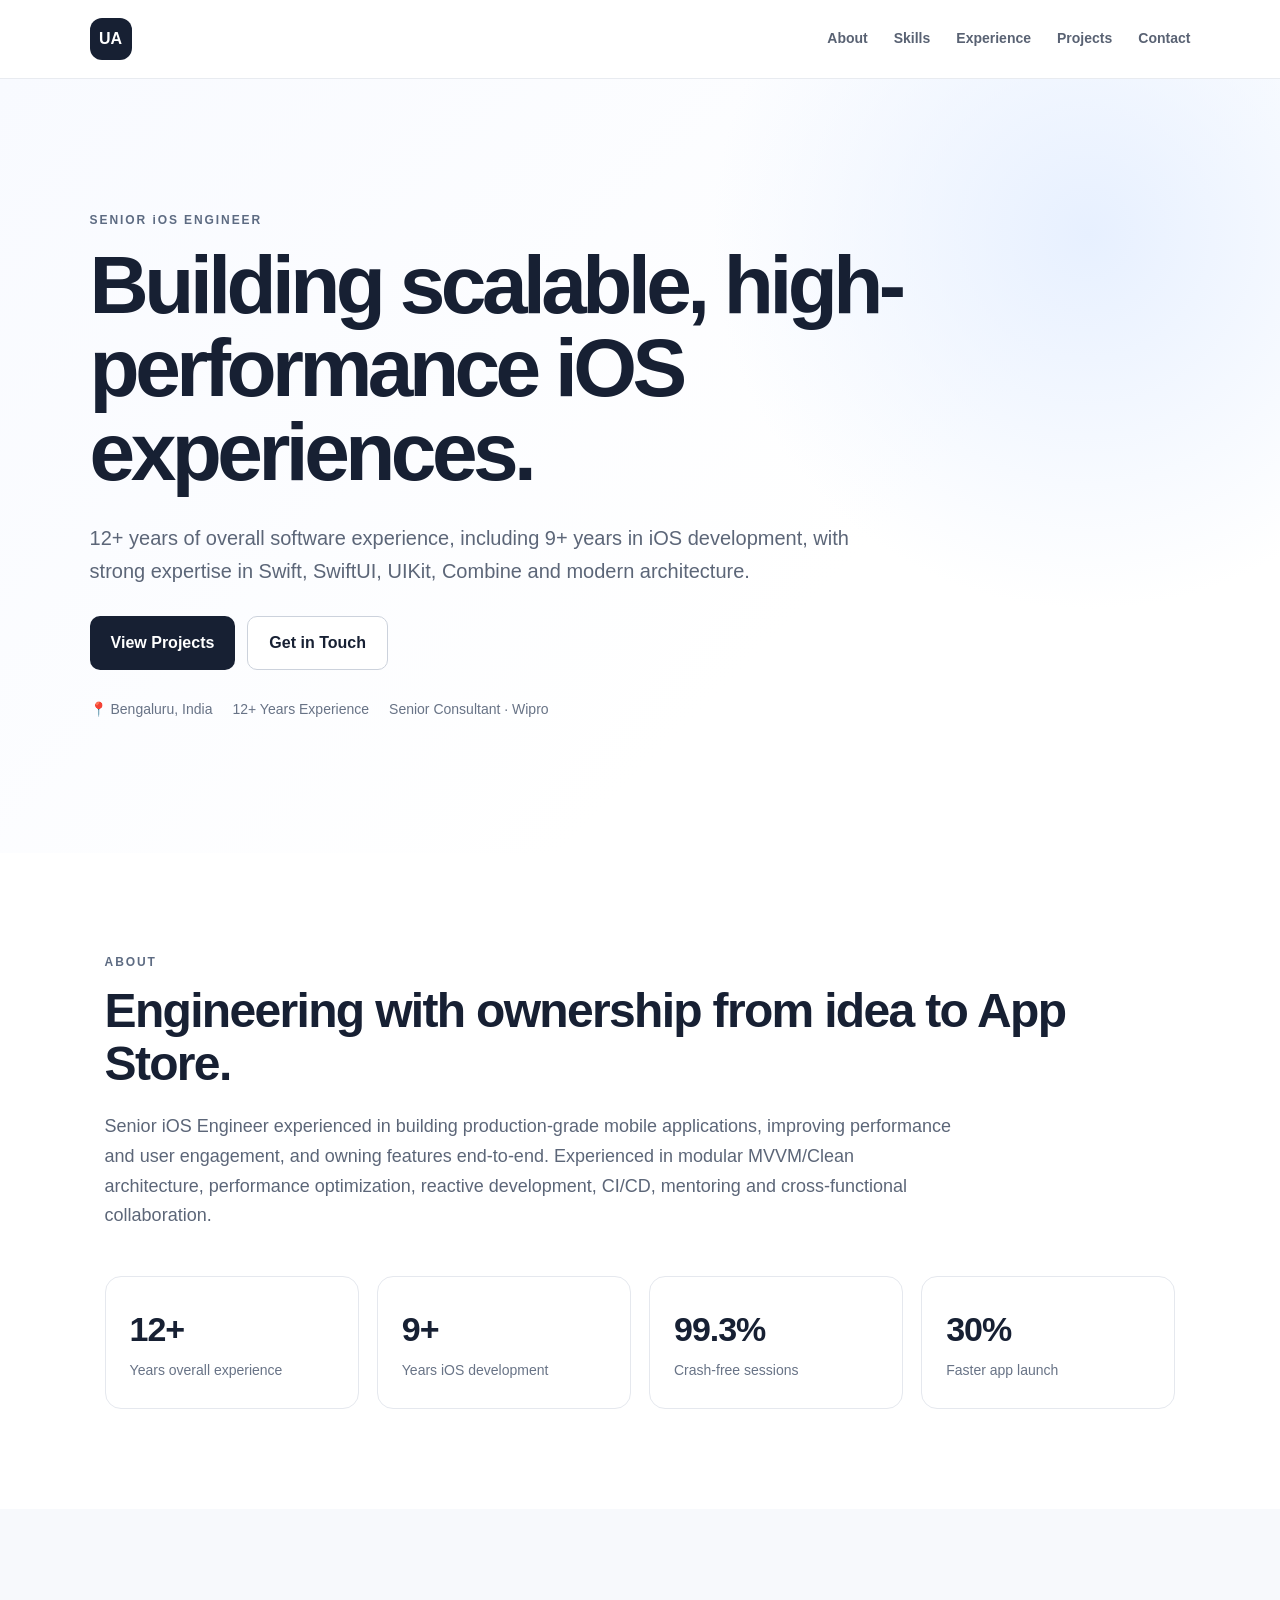
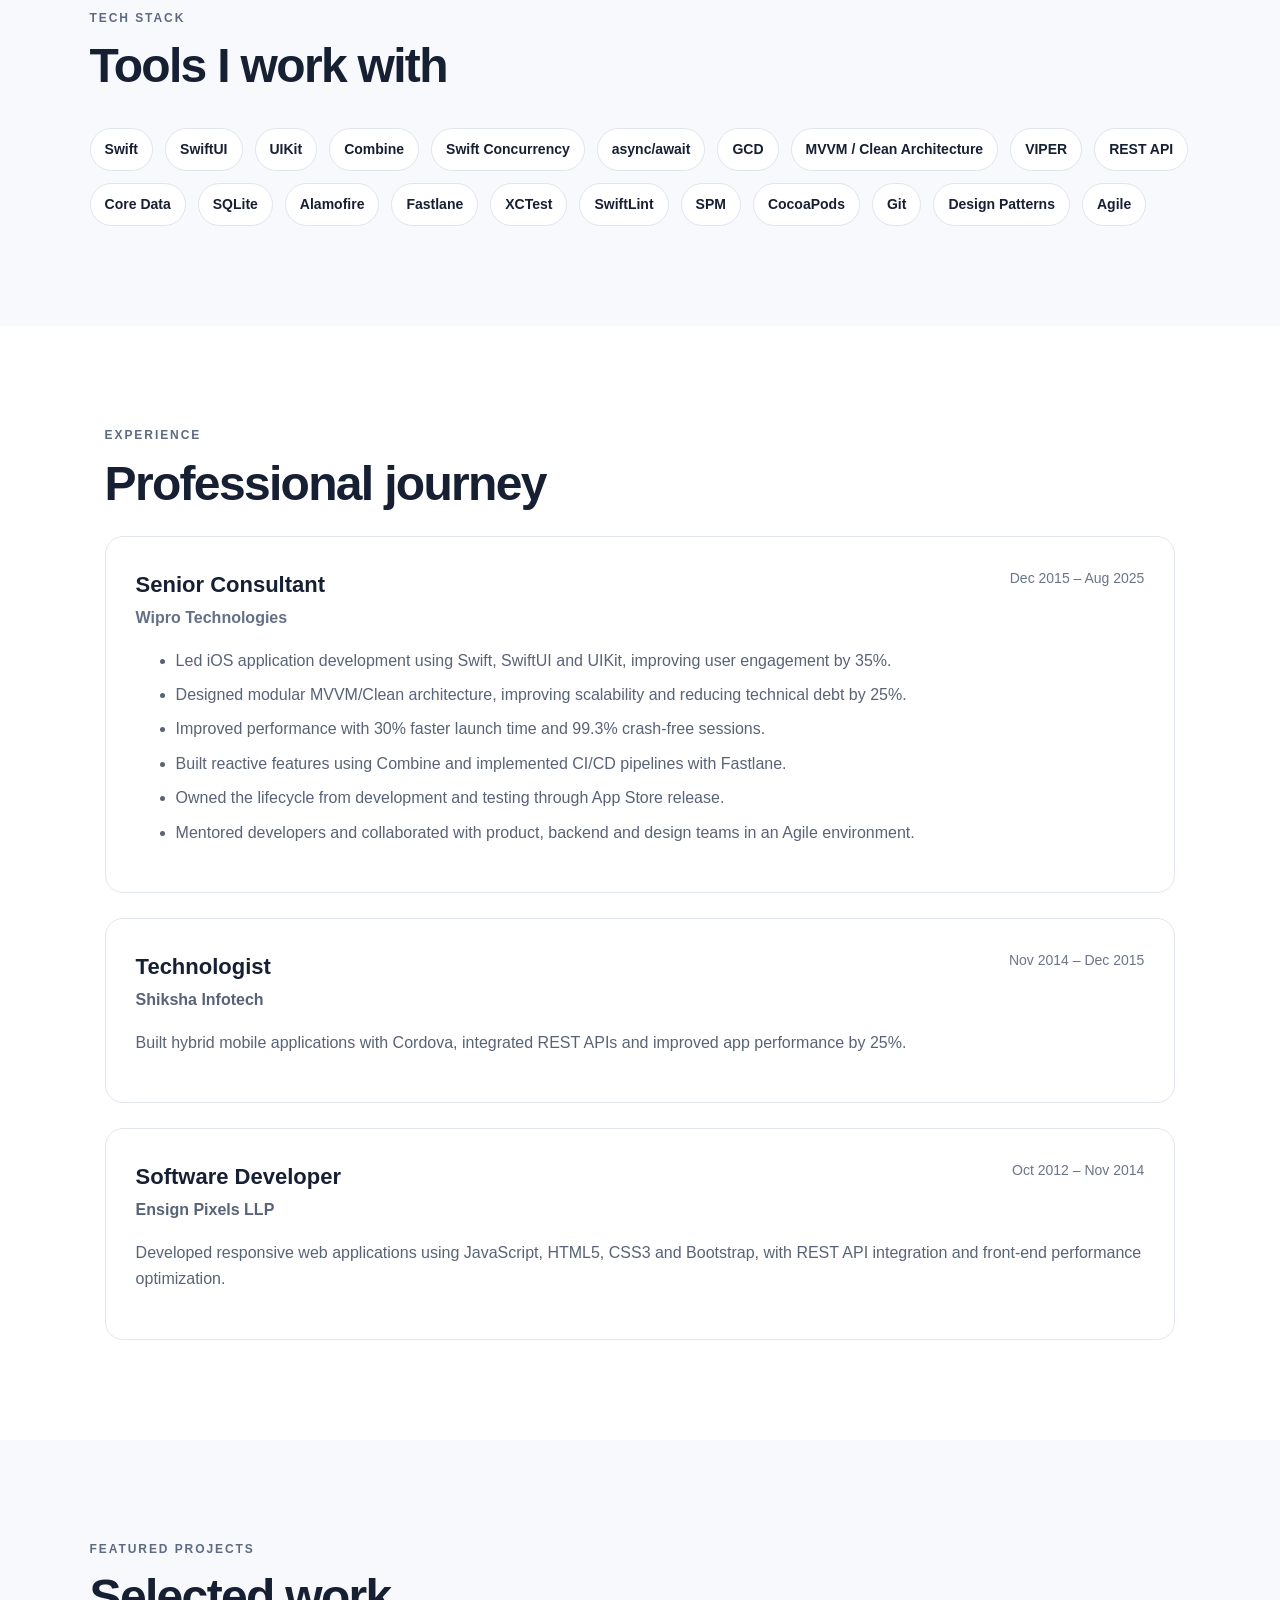
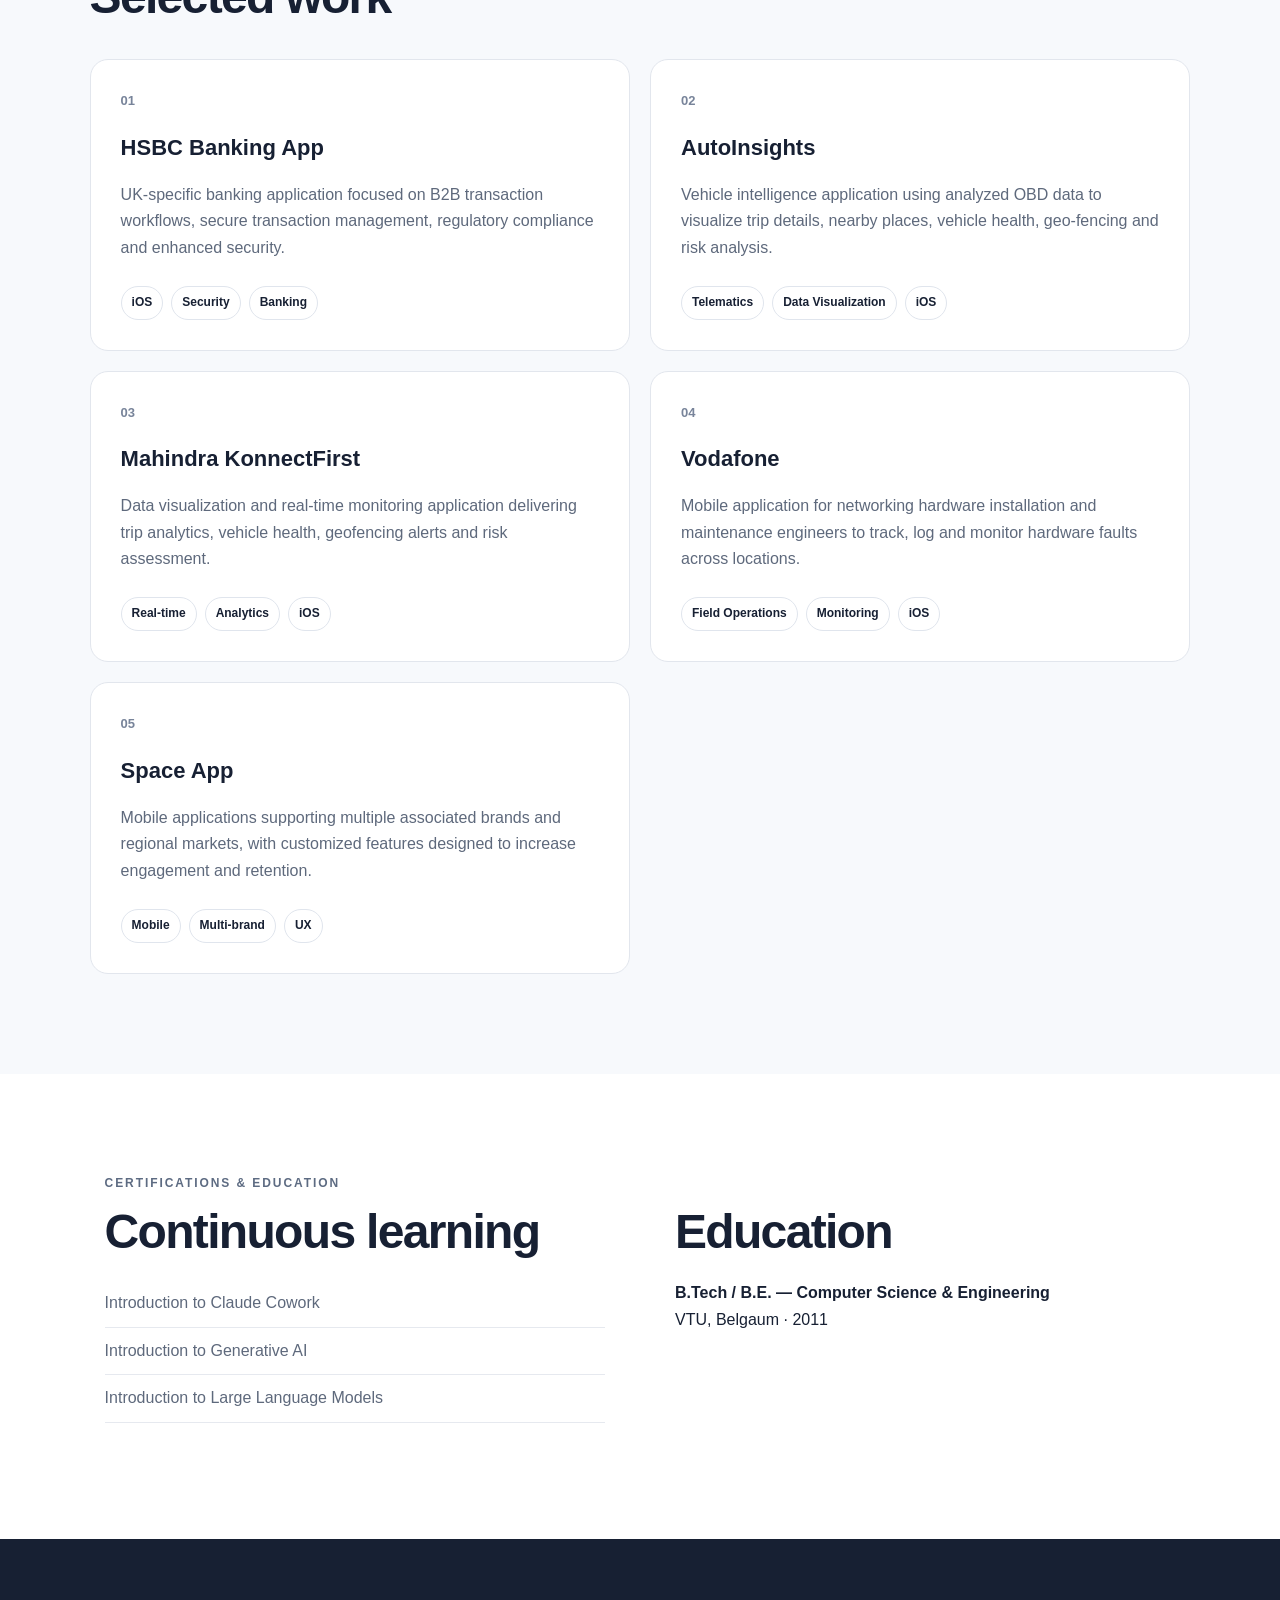
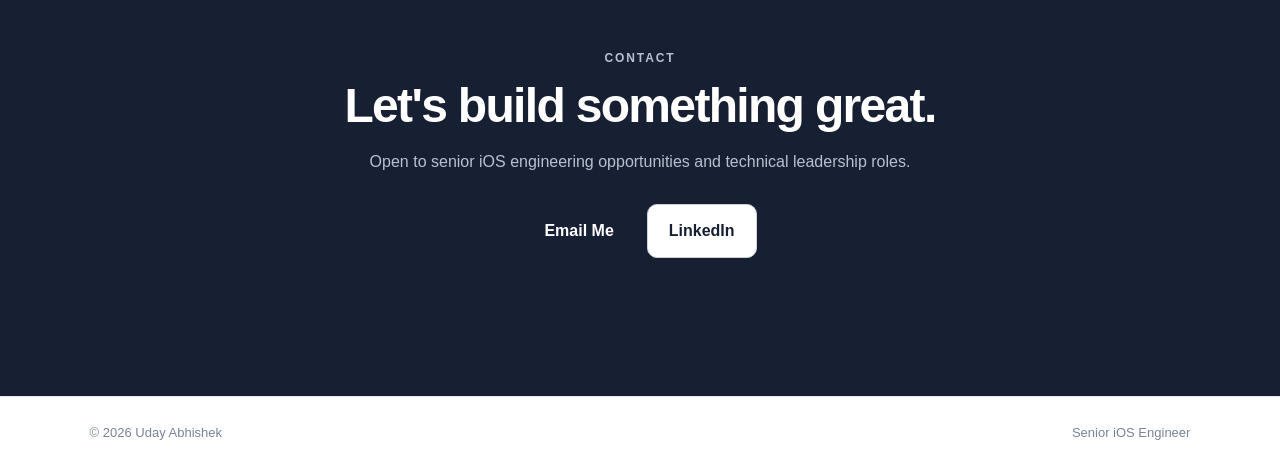
==== index.html @ 1e44cb46 "Add portfolio website Add portfolio website" ====
<!DOCTYPE html>
<html lang="en">
<head>
  <meta charset="UTF-8">
  <meta name="viewport" content="width=device-width, initial-scale=1.0">
  <meta name="description" content="Uday Abhishek — Senior iOS Engineer with 12+ years of experience.">
  <title>Uday Abhishek | Senior iOS Engineer</title>
  <link rel="stylesheet" href="style.css">
</head>
<body>
  <header class="nav">
    <a class="logo" href="#top">UA</a>
    <nav>
      <a href="#about">About</a>
      <a href="#skills">Skills</a>
      <a href="#experience">Experience</a>
      <a href="#projects">Projects</a>
      <a href="#contact">Contact</a>
    </nav>
  </header>

  <main id="top">
    <section class="hero">
      <div class="hero-content">
        <p class="eyebrow">SENIOR iOS ENGINEER</p>
        <h1>Building scalable, high-performance iOS experiences.</h1>
        <p class="lead">
          12+ years of overall software experience, including 9+ years in iOS development,
          with strong expertise in Swift, SwiftUI, UIKit, Combine and modern architecture.
        </p>
        <div class="actions">
          <a class="button primary" href="#projects">View Projects</a>
          <a class="button secondary" href="mailto:udayabhishek.in@gmail.com">Get in Touch</a>
        </div>
        <div class="quick-info">
          <span>📍 Bengaluru, India</span>
          <span>12+ Years Experience</span>
          <span>Senior Consultant · Wipro</span>
        </div>
      </div>
    </section>

    <section id="about" class="section">
      <p class="eyebrow">ABOUT</p>
      <h2>Engineering with ownership from idea to App Store.</h2>
      <p class="section-text">
        Senior iOS Engineer experienced in building production-grade mobile applications,
        improving performance and user engagement, and owning features end-to-end. Experienced
        in modular MVVM/Clean architecture, performance optimization, reactive development,
        CI/CD, mentoring and cross-functional collaboration.
      </p>
      <div class="stats">
        <div><strong>12+</strong><span>Years overall experience</span></div>
        <div><strong>9+</strong><span>Years iOS development</span></div>
        <div><strong>99.3%</strong><span>Crash-free sessions</span></div>
        <div><strong>30%</strong><span>Faster app launch</span></div>
      </div>
    </section>

    <section id="skills" class="section alt">
      <p class="eyebrow">TECH STACK</p>
      <h2>Tools I work with</h2>
      <div class="skill-grid">
        <span>Swift</span><span>SwiftUI</span><span>UIKit</span><span>Combine</span>
        <span>Swift Concurrency</span><span>async/await</span><span>GCD</span>
        <span>MVVM / Clean Architecture</span><span>VIPER</span><span>REST API</span>
        <span>Core Data</span><span>SQLite</span><span>Alamofire</span><span>Fastlane</span>
        <span>XCTest</span><span>SwiftLint</span><span>SPM</span><span>CocoaPods</span>
        <span>Git</span><span>Design Patterns</span><span>Agile</span>
      </div>
    </section>

    <section id="experience" class="section">
      <p class="eyebrow">EXPERIENCE</p>
      <h2>Professional journey</h2>

      <article class="timeline-card">
        <div class="timeline-head">
          <div><h3>Senior Consultant</h3><p>Wipro Technologies</p></div>
          <span>Dec 2015 – Aug 2025</span>
        </div>
        <ul>
          <li>Led iOS application development using Swift, SwiftUI and UIKit, improving user engagement by 35%.</li>
          <li>Designed modular MVVM/Clean architecture, improving scalability and reducing technical debt by 25%.</li>
          <li>Improved performance with 30% faster launch time and 99.3% crash-free sessions.</li>
          <li>Built reactive features using Combine and implemented CI/CD pipelines with Fastlane.</li>
          <li>Owned the lifecycle from development and testing through App Store release.</li>
          <li>Mentored developers and collaborated with product, backend and design teams in an Agile environment.</li>
        </ul>
      </article>

      <article class="timeline-card compact">
        <div class="timeline-head">
          <div><h3>Technologist</h3><p>Shiksha Infotech</p></div>
          <span>Nov 2014 – Dec 2015</span>
        </div>
        <p>Built hybrid mobile applications with Cordova, integrated REST APIs and improved app performance by 25%.</p>
      </article>

      <article class="timeline-card compact">
        <div class="timeline-head">
          <div><h3>Software Developer</h3><p>Ensign Pixels LLP</p></div>
          <span>Oct 2012 – Nov 2014</span>
        </div>
        <p>Developed responsive web applications using JavaScript, HTML5, CSS3 and Bootstrap, with REST API integration and front-end performance optimization.</p>
      </article>
    </section>

    <section id="projects" class="section alt">
      <p class="eyebrow">FEATURED PROJECTS</p>
      <h2>Selected work</h2>
      <div class="project-grid">
        <article class="project">
          <div class="project-number">01</div>
          <h3>HSBC Banking App</h3>
          <p>UK-specific banking application focused on B2B transaction workflows, secure transaction management, regulatory compliance and enhanced security.</p>
          <div class="tags"><span>iOS</span><span>Security</span><span>Banking</span></div>
        </article>

        <article class="project">
          <div class="project-number">02</div>
          <h3>AutoInsights</h3>
          <p>Vehicle intelligence application using analyzed OBD data to visualize trip details, nearby places, vehicle health, geo-fencing and risk analysis.</p>
          <div class="tags"><span>Telematics</span><span>Data Visualization</span><span>iOS</span></div>
        </article>

        <article class="project">
          <div class="project-number">03</div>
          <h3>Mahindra KonnectFirst</h3>
          <p>Data visualization and real-time monitoring application delivering trip analytics, vehicle health, geofencing alerts and risk assessment.</p>
          <div class="tags"><span>Real-time</span><span>Analytics</span><span>iOS</span></div>
        </article>

        <article class="project">
          <div class="project-number">04</div>
          <h3>Vodafone</h3>
          <p>Mobile application for networking hardware installation and maintenance engineers to track, log and monitor hardware faults across locations.</p>
          <div class="tags"><span>Field Operations</span><span>Monitoring</span><span>iOS</span></div>
        </article>

        <article class="project">
          <div class="project-number">05</div>
          <h3>Space App</h3>
          <p>Mobile applications supporting multiple associated brands and regional markets, with customized features designed to increase engagement and retention.</p>
          <div class="tags"><span>Mobile</span><span>Multi-brand</span><span>UX</span></div>
        </article>
      </div>
    </section>

    <section class="section">
      <p class="eyebrow">CERTIFICATIONS & EDUCATION</p>
      <div class="two-col">
        <div>
          <h2>Continuous learning</h2>
          <ul class="clean-list">
            <li>Introduction to Claude Cowork</li>
            <li>Introduction to Generative AI</li>
            <li>Introduction to Large Language Models</li>
          </ul>
        </div>
        <div>
          <h2>Education</h2>
          <p><strong>B.Tech / B.E. — Computer Science & Engineering</strong><br>VTU, Belgaum · 2011</p>
        </div>
      </div>
    </section>

    <section id="contact" class="contact">
      <p class="eyebrow">CONTACT</p>
      <h2>Let's build something great.</h2>
      <p>Open to senior iOS engineering opportunities and technical leadership roles.</p>
      <div class="actions">
        <a class="button primary" href="mailto:udayabhishek.in@gmail.com">Email Me</a>
        <a class="button secondary" href="https://www.linkedin.com/in/uday-abhishek" target="_blank" rel="noopener">LinkedIn</a>
      </div>
    </section>
  </main>

  <footer>
    <span>© 2026 Uday Abhishek</span>
    <span>Senior iOS Engineer</span>
  </footer>
</body>
</html>
---- style.css ----
* { box-sizing: border-box; }
html { scroll-behavior: smooth; }
body {
  margin: 0;
  font-family: Inter, -apple-system, BlinkMacSystemFont, "Segoe UI", sans-serif;
  color: #172033;
  background: #fff;
  line-height: 1.65;
}
a { color: inherit; text-decoration: none; }
.nav {
  position: sticky; top: 0; z-index: 10;
  display: flex; justify-content: space-between; align-items: center;
  padding: 18px 7%;
  background: rgba(255,255,255,.9);
  backdrop-filter: blur(12px);
  border-bottom: 1px solid #e8ebf0;
}
.logo {
  width: 42px; height: 42px; border-radius: 12px;
  display: grid; place-items: center;
  background: #172033; color: white; font-weight: 800;
}
.nav nav { display: flex; gap: 26px; font-size: 14px; font-weight: 600; color: #596273; }
.nav nav a:hover { color: #172033; }
.hero {
  min-height: 86vh; display: flex; align-items: center;
  padding: 90px 7%;
  background: radial-gradient(circle at 85% 20%, #e7f0ff 0, transparent 30%),
              linear-gradient(135deg, #f8faff 0%, #fff 65%);
}
.hero-content { max-width: 900px; }
.eyebrow { margin: 0 0 12px; font-size: 12px; letter-spacing: .16em; font-weight: 800; color: #5d6b82; }
h1 { margin: 0; max-width: 850px; font-size: clamp(44px, 7vw, 82px); line-height: 1.02; letter-spacing: -.055em; }
h2 { margin: 0 0 22px; font-size: clamp(32px, 4vw, 48px); line-height: 1.1; letter-spacing: -.035em; }
h3 { margin: 0; font-size: 22px; }
.lead { max-width: 760px; margin: 28px 0; font-size: 20px; color: #5c6678; }
.actions { display: flex; flex-wrap: wrap; gap: 12px; margin: 28px 0; }
.button {
  display: inline-flex; align-items: center; justify-content: center;
  padding: 13px 21px; border-radius: 10px; font-weight: 750;
  transition: transform .2s ease, box-shadow .2s ease;
}
.button:hover { transform: translateY(-2px); box-shadow: 0 8px 20px rgba(20,30,50,.12); }
.primary { background: #172033; color: white; }
.secondary { border: 1px solid #ccd2dc; background: white; }
.quick-info { display: flex; flex-wrap: wrap; gap: 20px; color: #687386; font-size: 14px; }
.section { padding: 100px 7%; max-width: 1250px; margin: auto; }
.alt { max-width: none; background: #f7f9fc; }
.alt > * { max-width: 1110px; margin-left: auto; margin-right: auto; }
.section-text { max-width: 850px; color: #5c6678; font-size: 18px; }
.stats { display: grid; grid-template-columns: repeat(4,1fr); gap: 18px; margin-top: 45px; }
.stats div { padding: 24px; border: 1px solid #e5e8ee; border-radius: 16px; background: white; }
.stats strong { display: block; font-size: 34px; letter-spacing: -.03em; }
.stats span { color: #687386; font-size: 14px; }
.skill-grid { display: flex; flex-wrap: wrap; gap: 12px; margin-top: 35px; }
.skill-grid span, .tags span {
  padding: 9px 14px; border-radius: 999px; background: white;
  border: 1px solid #e0e5ed; font-size: 14px; font-weight: 650;
}
.timeline-card {
  margin-top: 25px; padding: 30px; border: 1px solid #e2e6ed;
  border-radius: 18px; background: white;
}
.timeline-head { display: flex; justify-content: space-between; gap: 20px; align-items: start; }
.timeline-head p { margin: 2px 0 0; color: #647086; font-weight: 600; }
.timeline-head > span { color: #69758a; font-size: 14px; white-space: nowrap; }
.timeline-card li { margin: 8px 0; color: #586377; }
.compact p { color: #586377; }
.project-grid { display: grid; grid-template-columns: repeat(2,1fr); gap: 20px; margin-top: 35px; }
.project { padding: 30px; border: 1px solid #e2e6ed; border-radius: 18px; background: white; }
.project-number { font-size: 13px; font-weight: 800; color: #78849a; margin-bottom: 18px; }
.project p { color: #5e697c; min-height: 84px; }
.tags { display: flex; flex-wrap: wrap; gap: 8px; margin-top: 20px; }
.tags span { padding: 6px 10px; font-size: 12px; }
.two-col { display: grid; grid-template-columns: 1fr 1fr; gap: 70px; }
.clean-list { padding: 0; list-style: none; color: #5e697c; }
.clean-list li { padding: 10px 0; border-bottom: 1px solid #e6e9ef; }
.contact { padding: 110px 7%; text-align: center; background: #172033; color: white; }
.contact .eyebrow, .contact p { color: #b8c1d1; }
.contact h2 { max-width: 700px; margin: auto; }
.contact .actions { justify-content: center; }
.contact .secondary { color: #172033; }
footer { display:flex; justify-content:space-between; padding: 25px 7%; color:#7a8495; font-size:13px; border-top:1px solid #e6e9ef; }

@media (max-width: 800px) {
  .nav nav { display: none; }
  .hero { min-height: auto; padding: 80px 7%; }
  .stats, .project-grid, .two-col { grid-template-columns: 1fr 1fr; }
  .timeline-head { flex-direction: column; }
}
@media (max-width: 560px) {
  .stats, .project-grid, .two-col { grid-template-columns: 1fr; }
  .section { padding: 70px 6%; }
  .hero { padding: 65px 6%; }
  h1 { font-size: 48px; }
  .lead { font-size: 17px; }
  footer { flex-direction: column; gap: 6px; }
}
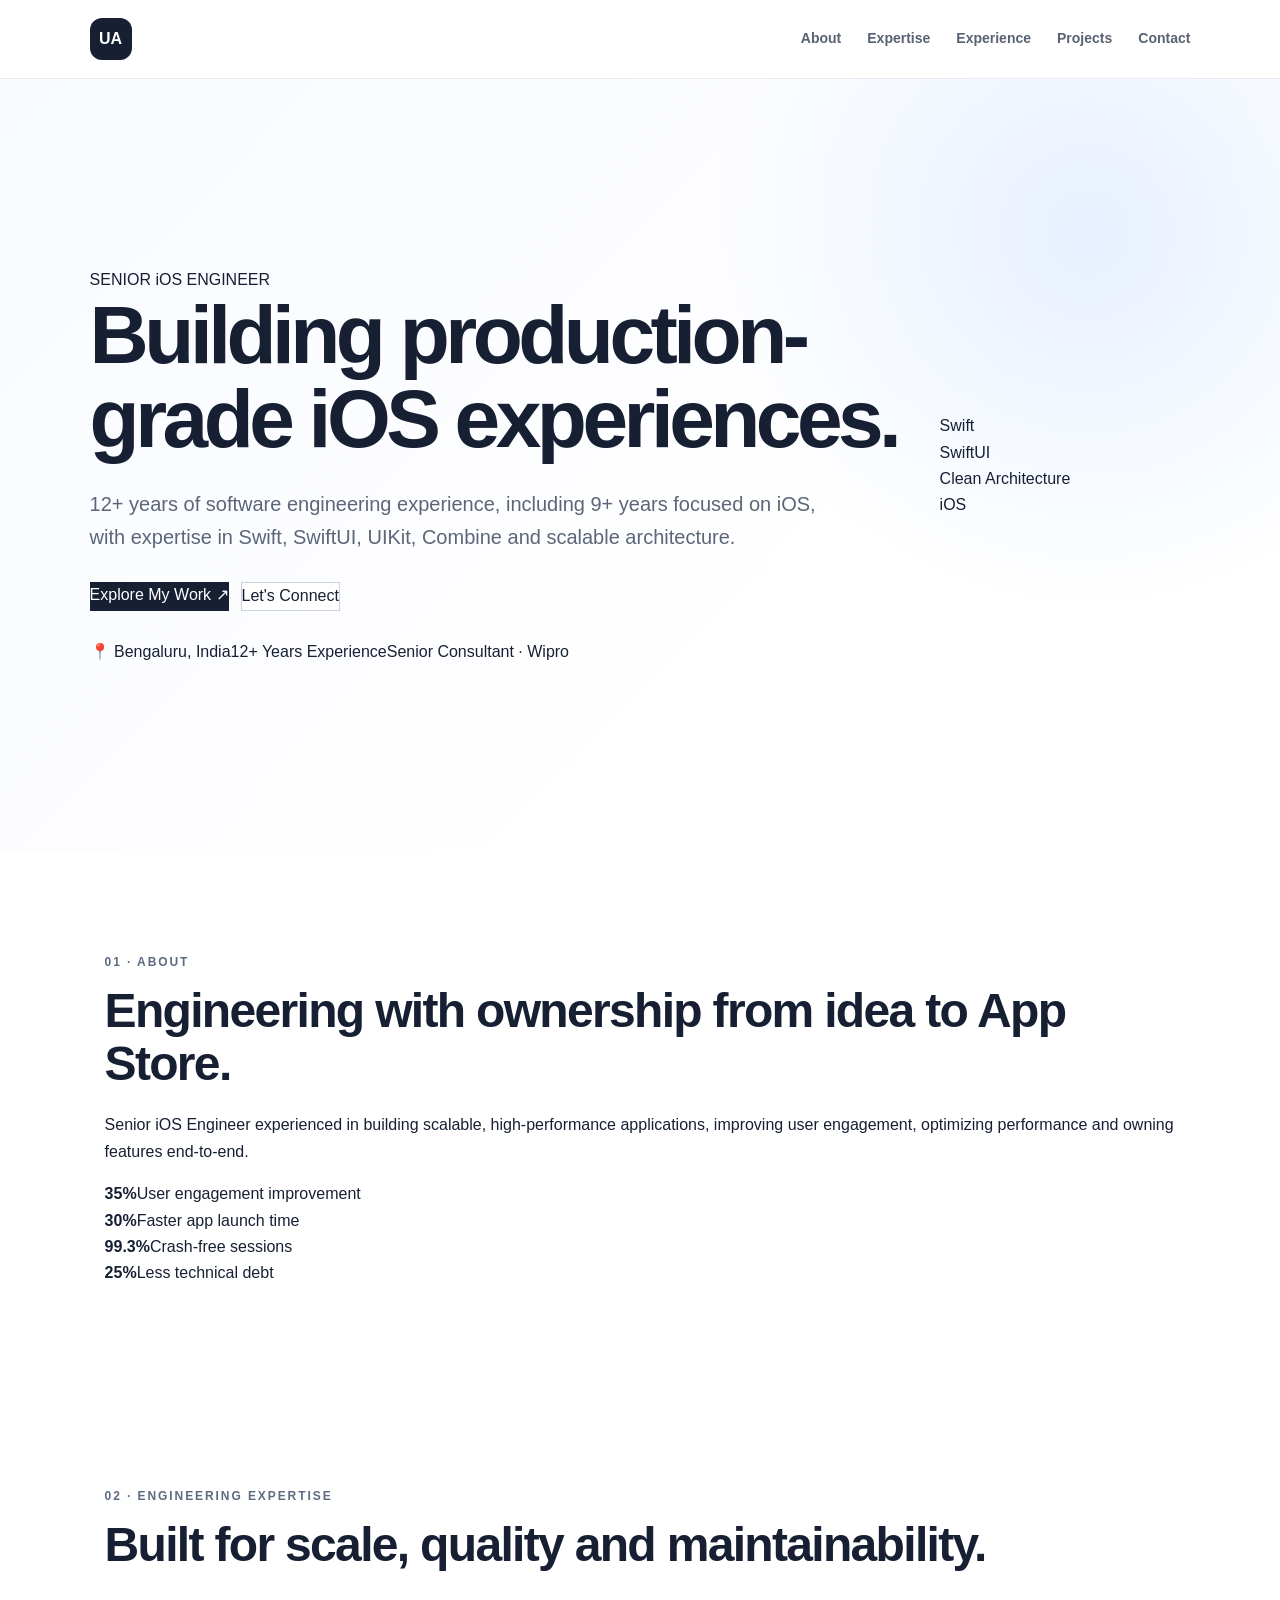
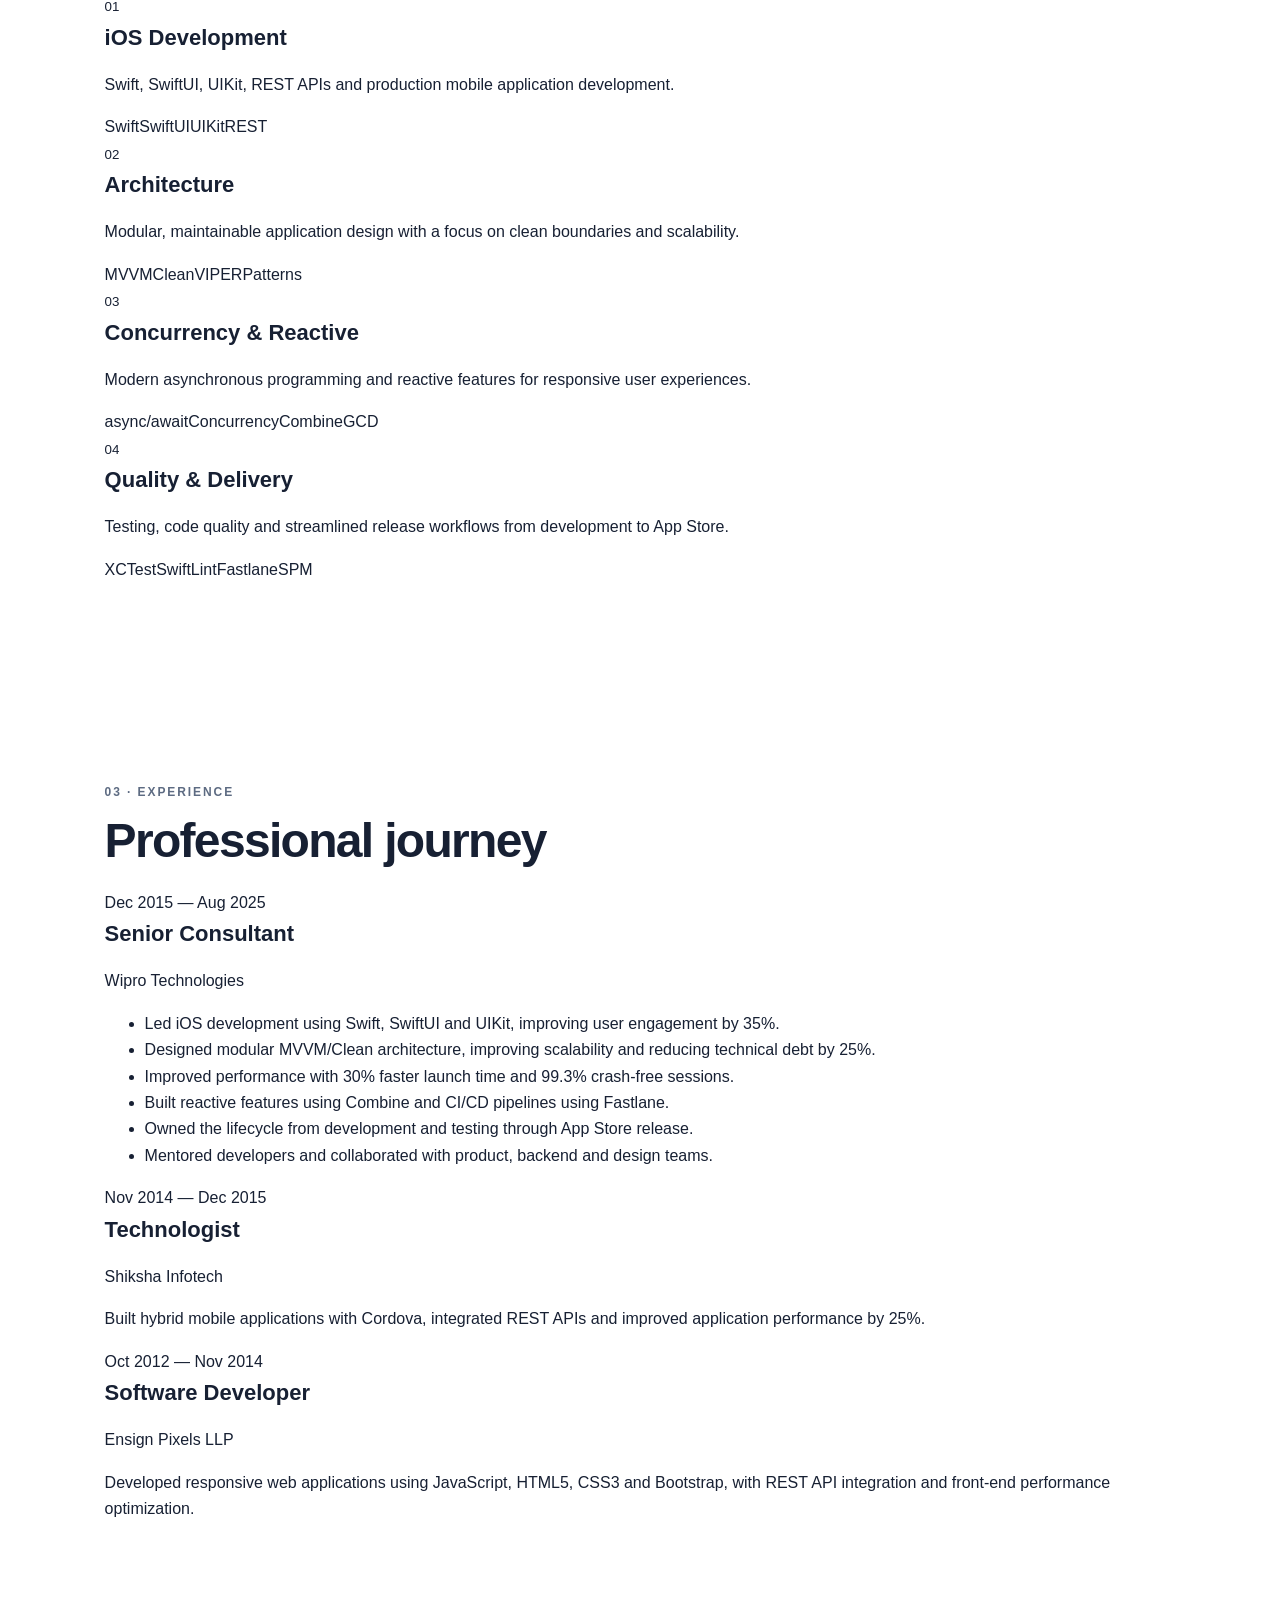
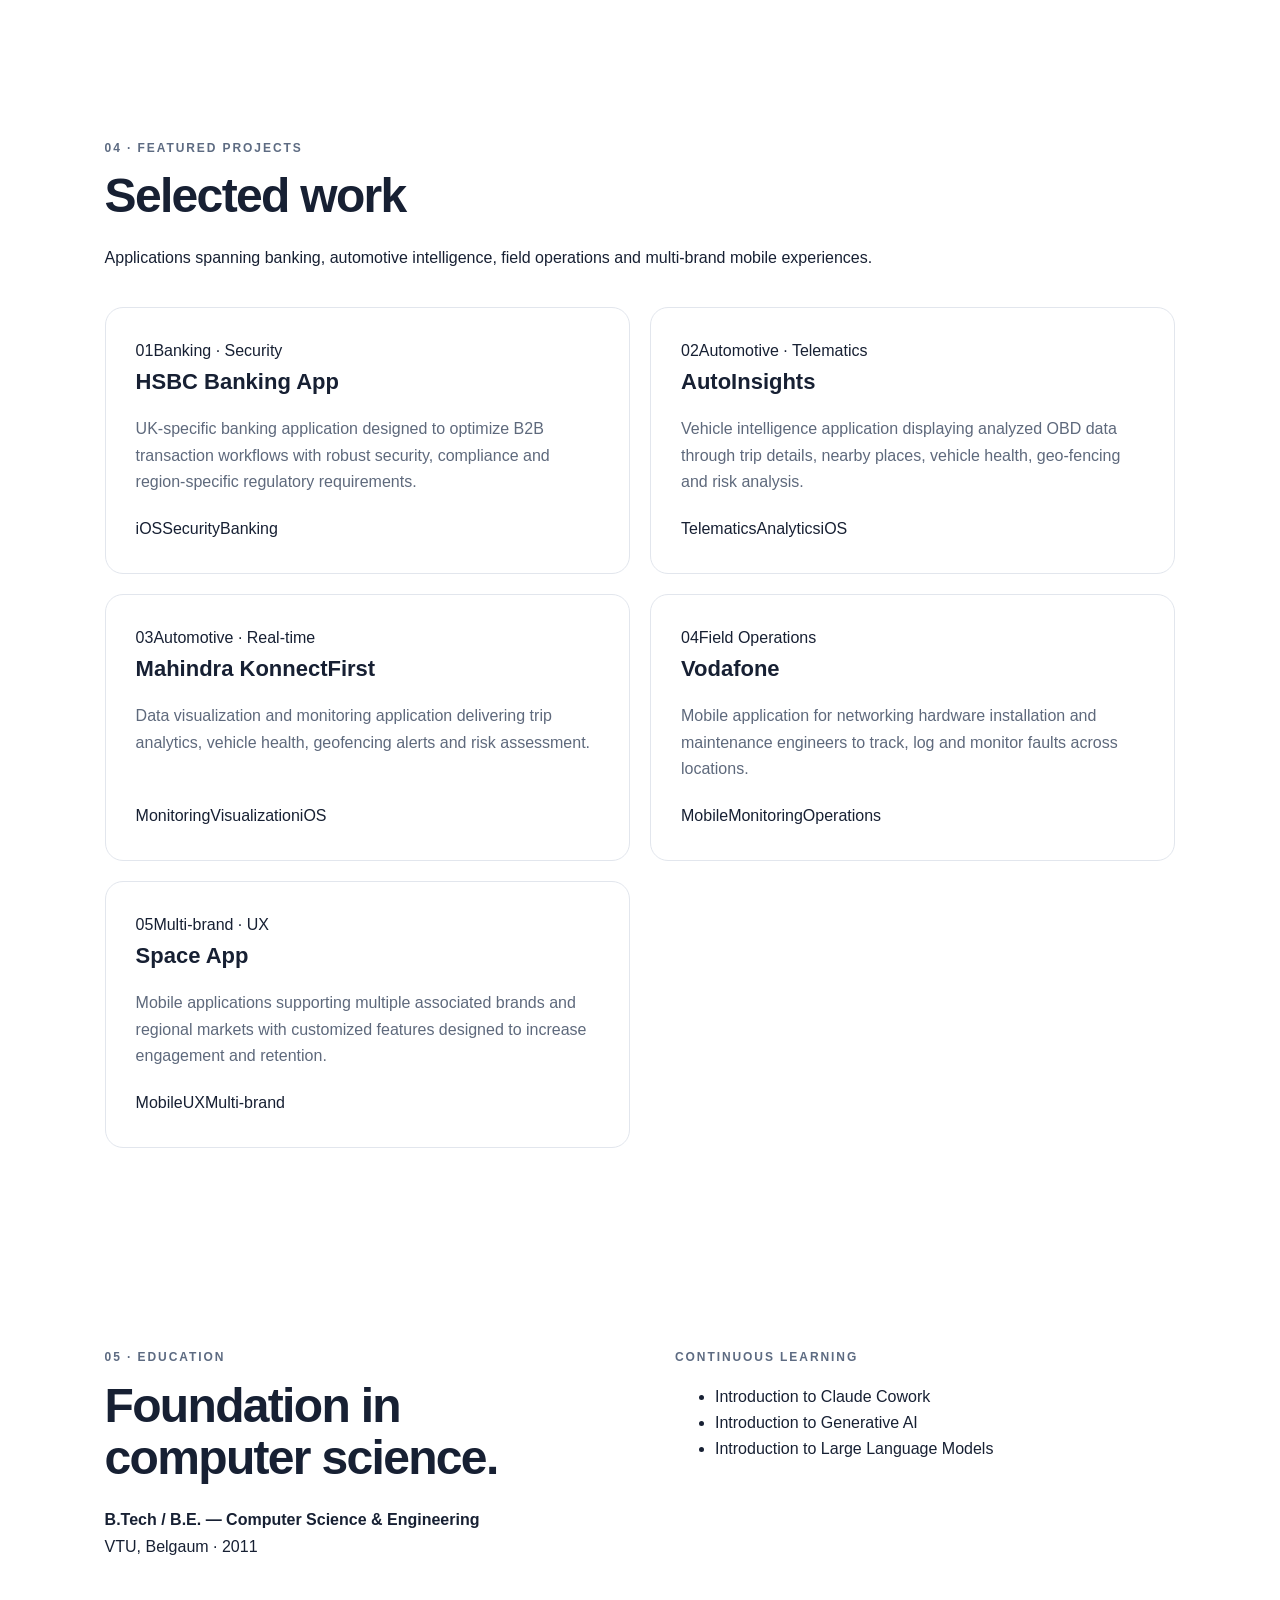
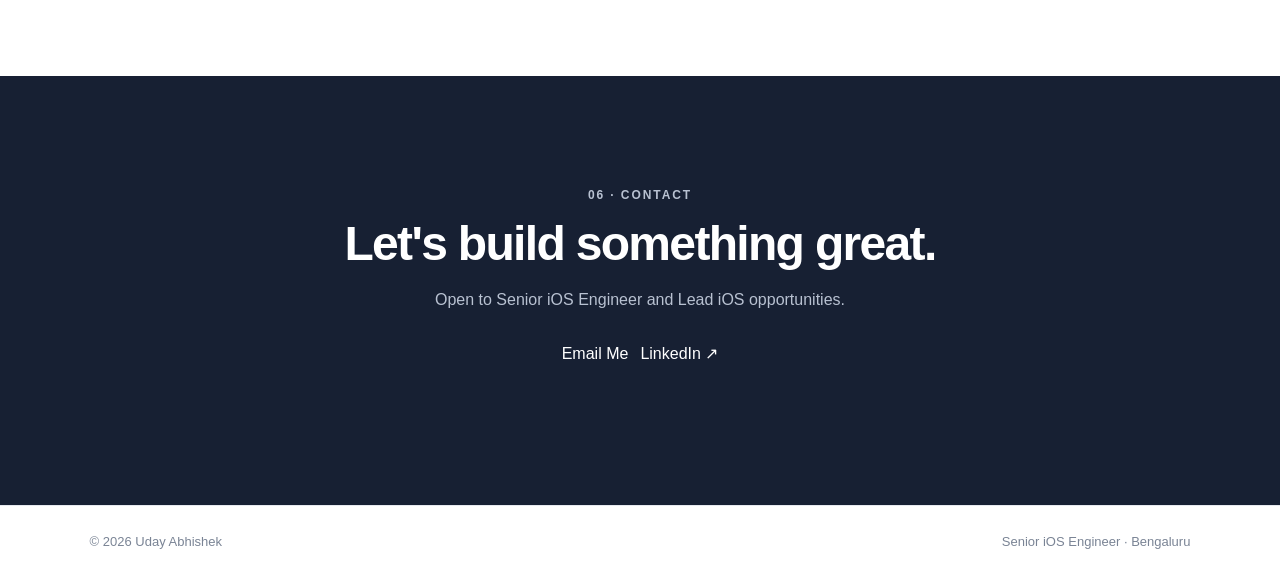
==== commit d529d556: "Refactor index.html for improved structure and content" ====
--- a/index.html
+++ b/index.html
@@ -1,184 +1,78 @@
-<!DOCTYPE html>
+<!doctype html>
 <html lang="en">
 <head>
-  <meta charset="UTF-8">
-  <meta name="viewport" content="width=device-width, initial-scale=1.0">
-  <meta name="description" content="Uday Abhishek — Senior iOS Engineer with 12+ years of experience.">
-  <title>Uday Abhishek | Senior iOS Engineer</title>
-  <link rel="stylesheet" href="style.css">
+<meta charset="utf-8">
+<meta name="viewport" content="width=device-width,initial-scale=1">
+<meta name="description" content="Uday Abhishek — Senior iOS Engineer with 12+ years of experience.">
+<title>Uday Abhishek | Senior iOS Engineer</title>
+<link rel="stylesheet" href="style.css">
 </head>
 <body>
-  <header class="nav">
-    <a class="logo" href="#top">UA</a>
-    <nav>
-      <a href="#about">About</a>
-      <a href="#skills">Skills</a>
-      <a href="#experience">Experience</a>
-      <a href="#projects">Projects</a>
-      <a href="#contact">Contact</a>
-    </nav>
-  </header>
+<header class="nav">
+<a class="logo" href="#top">UA</a>
+<nav><a href="#about">About</a><a href="#expertise">Expertise</a><a href="#experience">Experience</a><a href="#projects">Projects</a><a href="#contact">Contact</a></nav>
+</header>
 
-  <main id="top">
-    <section class="hero">
-      <div class="hero-content">
-        <p class="eyebrow">SENIOR iOS ENGINEER</p>
-        <h1>Building scalable, high-performance iOS experiences.</h1>
-        <p class="lead">
-          12+ years of overall software experience, including 9+ years in iOS development,
-          with strong expertise in Swift, SwiftUI, UIKit, Combine and modern architecture.
-        </p>
-        <div class="actions">
-          <a class="button primary" href="#projects">View Projects</a>
-          <a class="button secondary" href="mailto:udayabhishek.in@gmail.com">Get in Touch</a>
-        </div>
-        <div class="quick-info">
-          <span>📍 Bengaluru, India</span>
-          <span>12+ Years Experience</span>
-          <span>Senior Consultant · Wipro</span>
-        </div>
-      </div>
-    </section>
+<main id="top">
+<section class="hero">
+<div class="hero-inner reveal">
+<div class="badge">SENIOR iOS ENGINEER</div>
+<h1>Building <span>production-grade</span> iOS experiences.</h1>
+<p class="lead">12+ years of software engineering experience, including 9+ years focused on iOS, with expertise in Swift, SwiftUI, UIKit, Combine and scalable architecture.</p>
+<div class="actions"><a class="btn primary" href="#projects">Explore My Work ↗</a><a class="btn secondary" href="mailto:udayabhishek.in@gmail.com">Let's Connect</a></div>
+<div class="meta"><span>📍 Bengaluru, India</span><span>12+ Years Experience</span><span>Senior Consultant · Wipro</span></div>
+</div>
+<div class="orbit" aria-hidden="true"><div class="orb a">Swift</div><div class="orb b">SwiftUI</div><div class="orb c">Clean Architecture</div><div class="center">iOS</div></div>
+</section>
 
-    <section id="about" class="section">
-      <p class="eyebrow">ABOUT</p>
-      <h2>Engineering with ownership from idea to App Store.</h2>
-      <p class="section-text">
-        Senior iOS Engineer experienced in building production-grade mobile applications,
-        improving performance and user engagement, and owning features end-to-end. Experienced
-        in modular MVVM/Clean architecture, performance optimization, reactive development,
-        CI/CD, mentoring and cross-functional collaboration.
-      </p>
-      <div class="stats">
-        <div><strong>12+</strong><span>Years overall experience</span></div>
-        <div><strong>9+</strong><span>Years iOS development</span></div>
-        <div><strong>99.3%</strong><span>Crash-free sessions</span></div>
-        <div><strong>30%</strong><span>Faster app launch</span></div>
-      </div>
-    </section>
+<section id="about" class="section">
+<div class="section-head reveal"><div><p class="eyebrow">01 · ABOUT</p><h2>Engineering with ownership from idea to App Store.</h2></div><p class="intro">Senior iOS Engineer experienced in building scalable, high-performance applications, improving user engagement, optimizing performance and owning features end-to-end.</p></div>
+<div class="impact-grid">
+<div class="impact reveal"><strong>35%</strong><span>User engagement improvement</span></div>
+<div class="impact reveal"><strong>30%</strong><span>Faster app launch time</span></div>
+<div class="impact reveal"><strong>99.3%</strong><span>Crash-free sessions</span></div>
+<div class="impact reveal"><strong>25%</strong><span>Less technical debt</span></div>
+</div>
+</section>
 
-    <section id="skills" class="section alt">
-      <p class="eyebrow">TECH STACK</p>
-      <h2>Tools I work with</h2>
-      <div class="skill-grid">
-        <span>Swift</span><span>SwiftUI</span><span>UIKit</span><span>Combine</span>
-        <span>Swift Concurrency</span><span>async/await</span><span>GCD</span>
-        <span>MVVM / Clean Architecture</span><span>VIPER</span><span>REST API</span>
-        <span>Core Data</span><span>SQLite</span><span>Alamofire</span><span>Fastlane</span>
-        <span>XCTest</span><span>SwiftLint</span><span>SPM</span><span>CocoaPods</span>
-        <span>Git</span><span>Design Patterns</span><span>Agile</span>
-      </div>
-    </section>
+<section id="expertise" class="section dark">
+<div class="section-head reveal"><div><p class="eyebrow light">02 · ENGINEERING EXPERTISE</p><h2>Built for scale, quality and maintainability.</h2></div></div>
+<div class="expertise-grid">
+<article class="expertise reveal"><small>01</small><h3>iOS Development</h3><p>Swift, SwiftUI, UIKit, REST APIs and production mobile application development.</p><div class="chips"><span>Swift</span><span>SwiftUI</span><span>UIKit</span><span>REST</span></div></article>
+<article class="expertise reveal"><small>02</small><h3>Architecture</h3><p>Modular, maintainable application design with a focus on clean boundaries and scalability.</p><div class="chips"><span>MVVM</span><span>Clean</span><span>VIPER</span><span>Patterns</span></div></article>
+<article class="expertise reveal"><small>03</small><h3>Concurrency & Reactive</h3><p>Modern asynchronous programming and reactive features for responsive user experiences.</p><div class="chips"><span>async/await</span><span>Concurrency</span><span>Combine</span><span>GCD</span></div></article>
+<article class="expertise reveal"><small>04</small><h3>Quality & Delivery</h3><p>Testing, code quality and streamlined release workflows from development to App Store.</p><div class="chips"><span>XCTest</span><span>SwiftLint</span><span>Fastlane</span><span>SPM</span></div></article>
+</div>
+</section>
 
-    <section id="experience" class="section">
-      <p class="eyebrow">EXPERIENCE</p>
-      <h2>Professional journey</h2>
+<section id="experience" class="section">
+<p class="eyebrow">03 · EXPERIENCE</p><h2>Professional journey</h2>
+<div class="timeline">
+<article class="role reveal"><div class="date">Dec 2015 — Aug 2025</div><div><h3>Senior Consultant</h3><p class="company">Wipro Technologies</p><ul><li>Led iOS development using Swift, SwiftUI and UIKit, improving user engagement by 35%.</li><li>Designed modular MVVM/Clean architecture, improving scalability and reducing technical debt by 25%.</li><li>Improved performance with 30% faster launch time and 99.3% crash-free sessions.</li><li>Built reactive features using Combine and CI/CD pipelines using Fastlane.</li><li>Owned the lifecycle from development and testing through App Store release.</li><li>Mentored developers and collaborated with product, backend and design teams.</li></ul></div></article>
+<article class="role reveal"><div class="date">Nov 2014 — Dec 2015</div><div><h3>Technologist</h3><p class="company">Shiksha Infotech</p><p>Built hybrid mobile applications with Cordova, integrated REST APIs and improved application performance by 25%.</p></div></article>
+<article class="role reveal"><div class="date">Oct 2012 — Nov 2014</div><div><h3>Software Developer</h3><p class="company">Ensign Pixels LLP</p><p>Developed responsive web applications using JavaScript, HTML5, CSS3 and Bootstrap, with REST API integration and front-end performance optimization.</p></div></article>
+</div>
+</section>
 
-      <article class="timeline-card">
-        <div class="timeline-head">
-          <div><h3>Senior Consultant</h3><p>Wipro Technologies</p></div>
-          <span>Dec 2015 – Aug 2025</span>
-        </div>
-        <ul>
-          <li>Led iOS application development using Swift, SwiftUI and UIKit, improving user engagement by 35%.</li>
-          <li>Designed modular MVVM/Clean architecture, improving scalability and reducing technical debt by 25%.</li>
-          <li>Improved performance with 30% faster launch time and 99.3% crash-free sessions.</li>
-          <li>Built reactive features using Combine and implemented CI/CD pipelines with Fastlane.</li>
-          <li>Owned the lifecycle from development and testing through App Store release.</li>
-          <li>Mentored developers and collaborated with product, backend and design teams in an Agile environment.</li>
-        </ul>
-      </article>
+<section id="projects" class="section projects">
+<div class="section-head reveal"><div><p class="eyebrow">04 · FEATURED PROJECTS</p><h2>Selected work</h2></div><p class="intro">Applications spanning banking, automotive intelligence, field operations and multi-brand mobile experiences.</p></div>
+<div class="project-grid">
+<article class="project featured reveal"><div class="project-top"><span>01</span><span>Banking · Security</span></div><h3>HSBC Banking App</h3><p>UK-specific banking application designed to optimize B2B transaction workflows with robust security, compliance and region-specific regulatory requirements.</p><div class="chips"><span>iOS</span><span>Security</span><span>Banking</span></div></article>
+<article class="project reveal"><div class="project-top"><span>02</span><span>Automotive · Telematics</span></div><h3>AutoInsights</h3><p>Vehicle intelligence application displaying analyzed OBD data through trip details, nearby places, vehicle health, geo-fencing and risk analysis.</p><div class="chips"><span>Telematics</span><span>Analytics</span><span>iOS</span></div></article>
+<article class="project reveal"><div class="project-top"><span>03</span><span>Automotive · Real-time</span></div><h3>Mahindra KonnectFirst</h3><p>Data visualization and monitoring application delivering trip analytics, vehicle health, geofencing alerts and risk assessment.</p><div class="chips"><span>Monitoring</span><span>Visualization</span><span>iOS</span></div></article>
+<article class="project reveal"><div class="project-top"><span>04</span><span>Field Operations</span></div><h3>Vodafone</h3><p>Mobile application for networking hardware installation and maintenance engineers to track, log and monitor faults across locations.</p><div class="chips"><span>Mobile</span><span>Monitoring</span><span>Operations</span></div></article>
+<article class="project reveal"><div class="project-top"><span>05</span><span>Multi-brand · UX</span></div><h3>Space App</h3><p>Mobile applications supporting multiple associated brands and regional markets with customized features designed to increase engagement and retention.</p><div class="chips"><span>Mobile</span><span>UX</span><span>Multi-brand</span></div></article>
+</div>
+</section>
 
-      <article class="timeline-card compact">
-        <div class="timeline-head">
-          <div><h3>Technologist</h3><p>Shiksha Infotech</p></div>
-          <span>Nov 2014 – Dec 2015</span>
-        </div>
-        <p>Built hybrid mobile applications with Cordova, integrated REST APIs and improved app performance by 25%.</p>
-      </article>
+<section class="section"><div class="two-col reveal"><div><p class="eyebrow">05 · EDUCATION</p><h2>Foundation in computer science.</h2><p><strong>B.Tech / B.E. — Computer Science & Engineering</strong><br>VTU, Belgaum · 2011</p></div><div><p class="eyebrow">CONTINUOUS LEARNING</p><ul class="learning"><li>Introduction to Claude Cowork</li><li>Introduction to Generative AI</li><li>Introduction to Large Language Models</li></ul></div></div></section>
 
-      <article class="timeline-card compact">
-        <div class="timeline-head">
-          <div><h3>Software Developer</h3><p>Ensign Pixels LLP</p></div>
-          <span>Oct 2012 – Nov 2014</span>
-        </div>
-        <p>Developed responsive web applications using JavaScript, HTML5, CSS3 and Bootstrap, with REST API integration and front-end performance optimization.</p>
-      </article>
-    </section>
-
-    <section id="projects" class="section alt">
-      <p class="eyebrow">FEATURED PROJECTS</p>
-      <h2>Selected work</h2>
-      <div class="project-grid">
-        <article class="project">
-          <div class="project-number">01</div>
-          <h3>HSBC Banking App</h3>
-          <p>UK-specific banking application focused on B2B transaction workflows, secure transaction management, regulatory compliance and enhanced security.</p>
-          <div class="tags"><span>iOS</span><span>Security</span><span>Banking</span></div>
-        </article>
-
-        <article class="project">
-          <div class="project-number">02</div>
-          <h3>AutoInsights</h3>
-          <p>Vehicle intelligence application using analyzed OBD data to visualize trip details, nearby places, vehicle health, geo-fencing and risk analysis.</p>
-          <div class="tags"><span>Telematics</span><span>Data Visualization</span><span>iOS</span></div>
-        </article>
-
-        <article class="project">
-          <div class="project-number">03</div>
-          <h3>Mahindra KonnectFirst</h3>
-          <p>Data visualization and real-time monitoring application delivering trip analytics, vehicle health, geofencing alerts and risk assessment.</p>
-          <div class="tags"><span>Real-time</span><span>Analytics</span><span>iOS</span></div>
-        </article>
-
-        <article class="project">
-          <div class="project-number">04</div>
-          <h3>Vodafone</h3>
-          <p>Mobile application for networking hardware installation and maintenance engineers to track, log and monitor hardware faults across locations.</p>
-          <div class="tags"><span>Field Operations</span><span>Monitoring</span><span>iOS</span></div>
-        </article>
-
-        <article class="project">
-          <div class="project-number">05</div>
-          <h3>Space App</h3>
-          <p>Mobile applications supporting multiple associated brands and regional markets, with customized features designed to increase engagement and retention.</p>
-          <div class="tags"><span>Mobile</span><span>Multi-brand</span><span>UX</span></div>
-        </article>
-      </div>
-    </section>
-
-    <section class="section">
-      <p class="eyebrow">CERTIFICATIONS & EDUCATION</p>
-      <div class="two-col">
-        <div>
-          <h2>Continuous learning</h2>
-          <ul class="clean-list">
-            <li>Introduction to Claude Cowork</li>
-            <li>Introduction to Generative AI</li>
-            <li>Introduction to Large Language Models</li>
-          </ul>
-        </div>
-        <div>
-          <h2>Education</h2>
-          <p><strong>B.Tech / B.E. — Computer Science & Engineering</strong><br>VTU, Belgaum · 2011</p>
-        </div>
-      </div>
-    </section>
-
-    <section id="contact" class="contact">
-      <p class="eyebrow">CONTACT</p>
-      <h2>Let's build something great.</h2>
-      <p>Open to senior iOS engineering opportunities and technical leadership roles.</p>
-      <div class="actions">
-        <a class="button primary" href="mailto:udayabhishek.in@gmail.com">Email Me</a>
-        <a class="button secondary" href="https://www.linkedin.com/in/uday-abhishek" target="_blank" rel="noopener">LinkedIn</a>
-      </div>
-    </section>
-  </main>
-
-  <footer>
-    <span>© 2026 Uday Abhishek</span>
-    <span>Senior iOS Engineer</span>
-  </footer>
+<section id="contact" class="contact"><div class="reveal"><p class="eyebrow light">06 · CONTACT</p><h2>Let's build something great.</h2><p>Open to Senior iOS Engineer and Lead iOS opportunities.</p><div class="actions center"><a class="btn white" href="mailto:udayabhishek.in@gmail.com">Email Me</a><a class="btn outline" href="https://www.linkedin.com/in/uday-abhishek" target="_blank" rel="noopener">LinkedIn ↗</a></div></div></section>
+</main>
+<footer><span>© 2026 Uday Abhishek</span><span>Senior iOS Engineer · Bengaluru</span></footer>
+<script>
+const o=new IntersectionObserver(e=>e.forEach(x=>{if(x.isIntersecting)x.target.classList.add('visible')}),{threshold:.12});
+document.querySelectorAll('.reveal').forEach(x=>o.observe(x));
+</script>
 </body>
 </html>
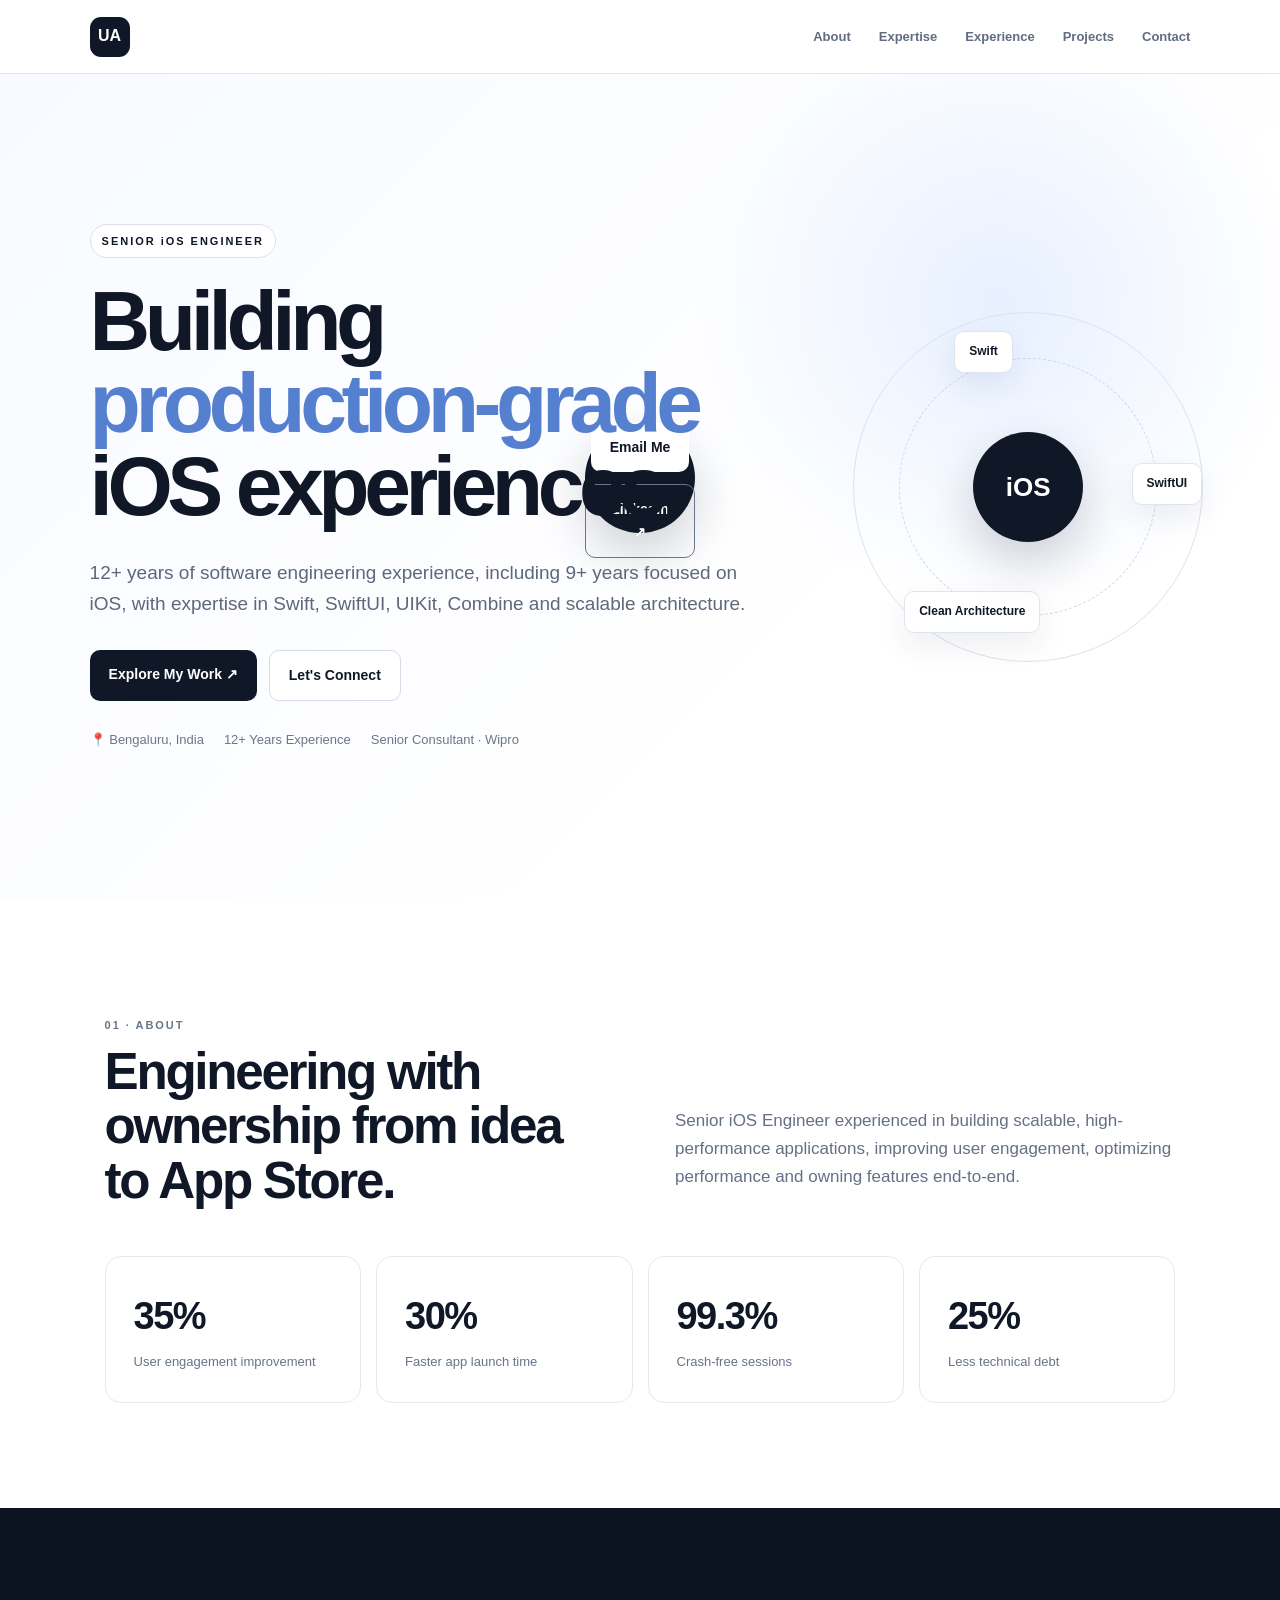
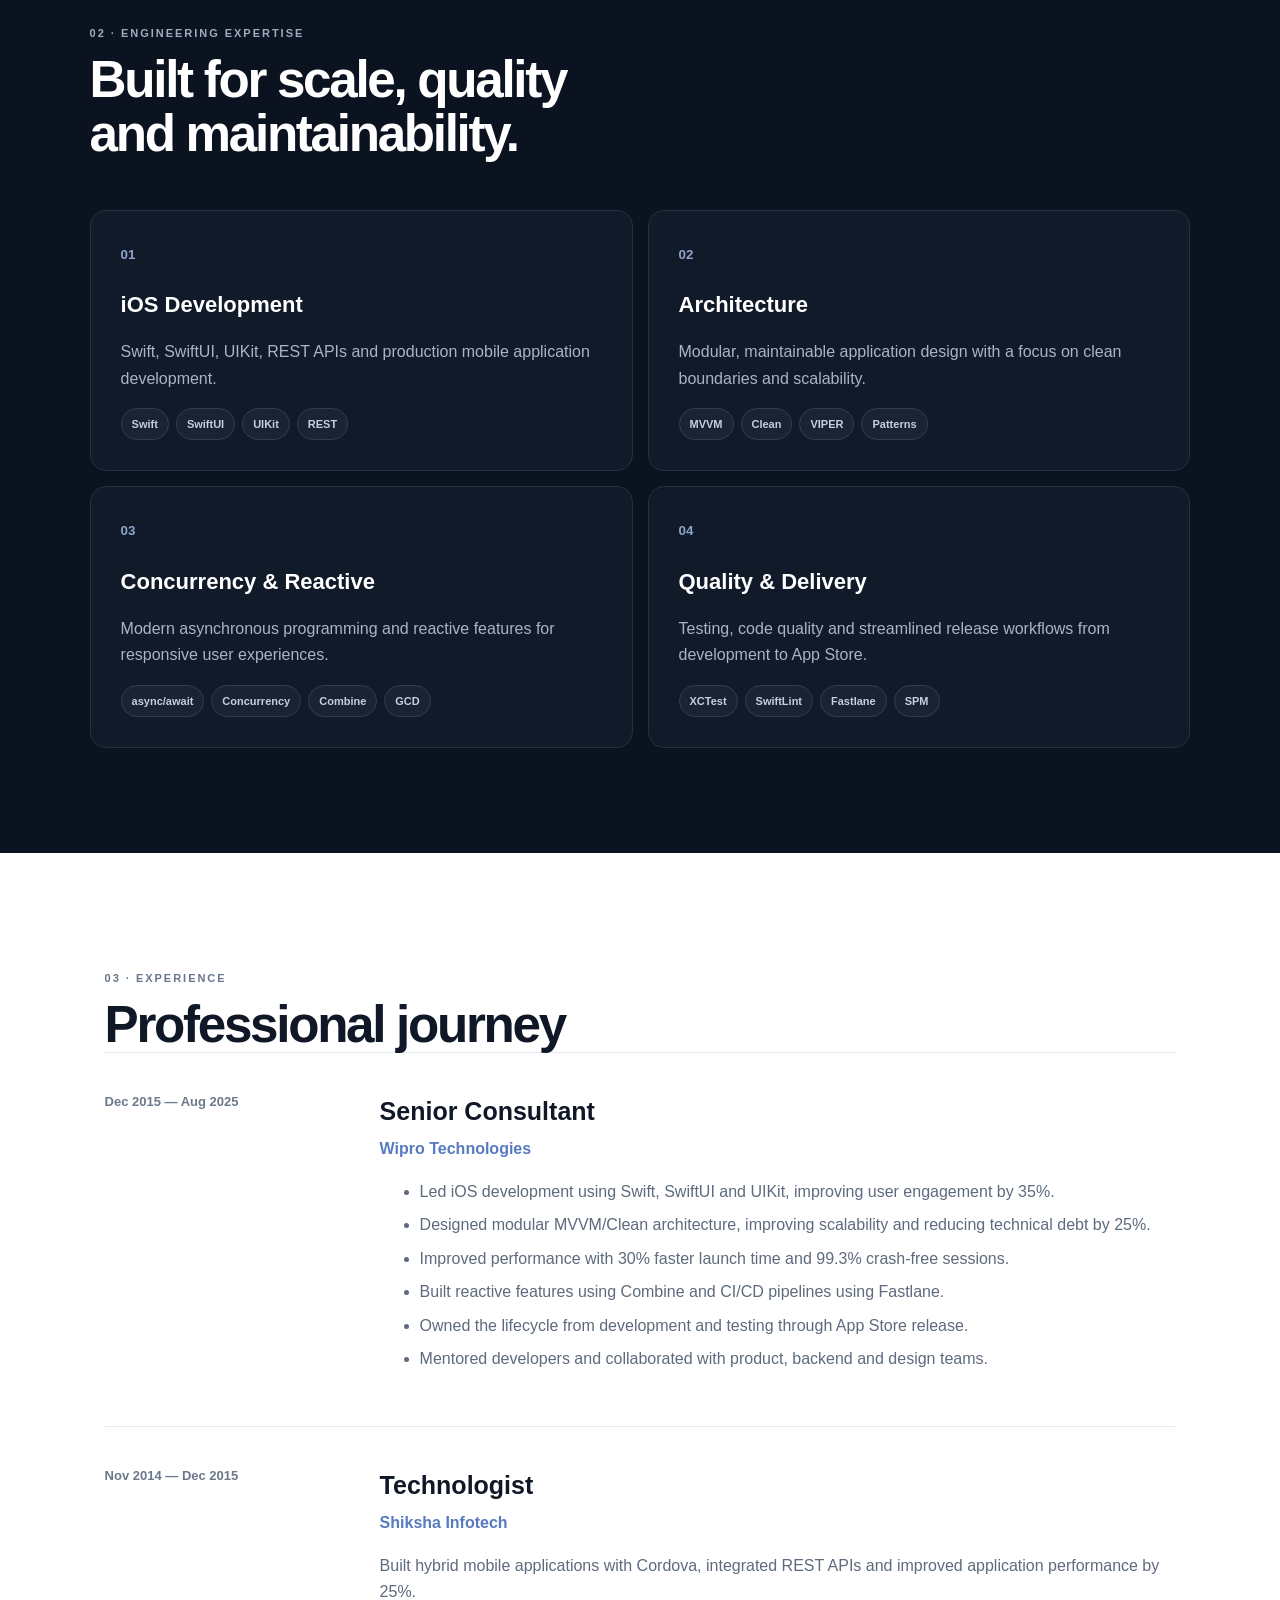
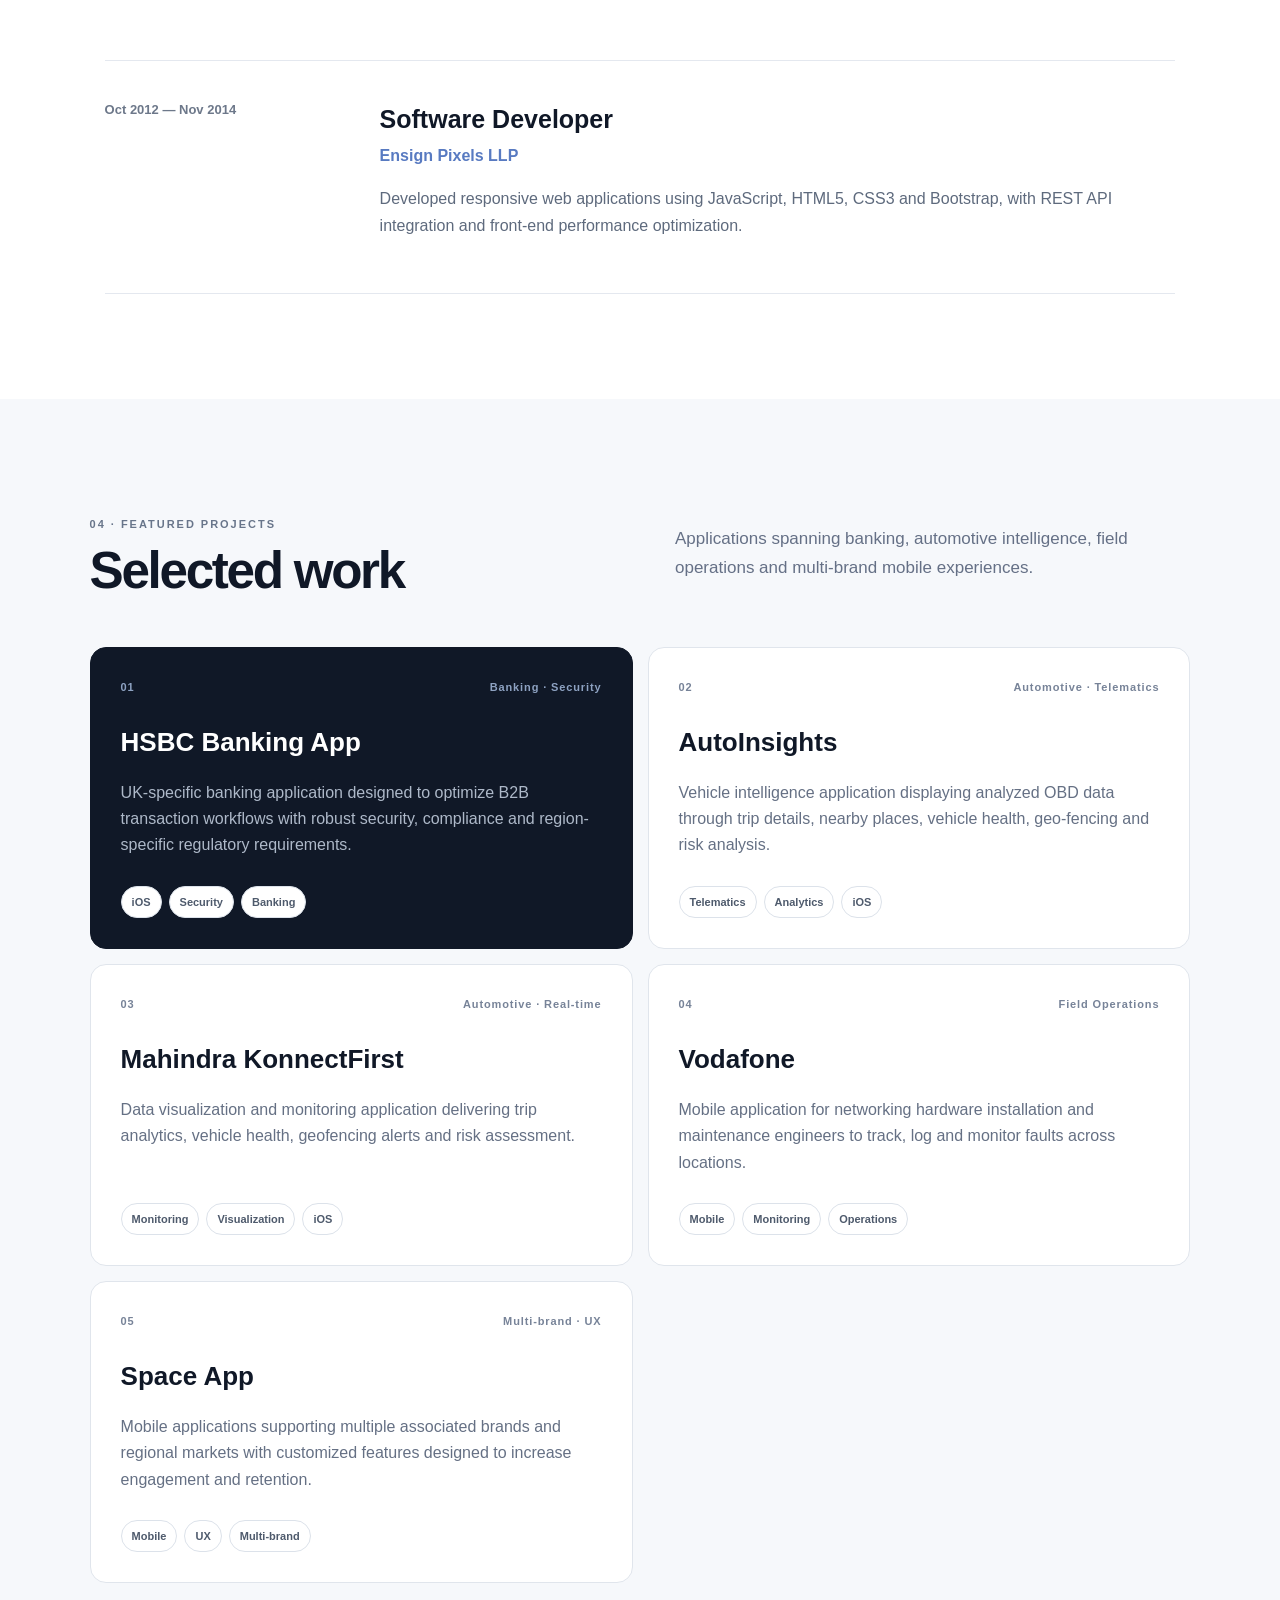
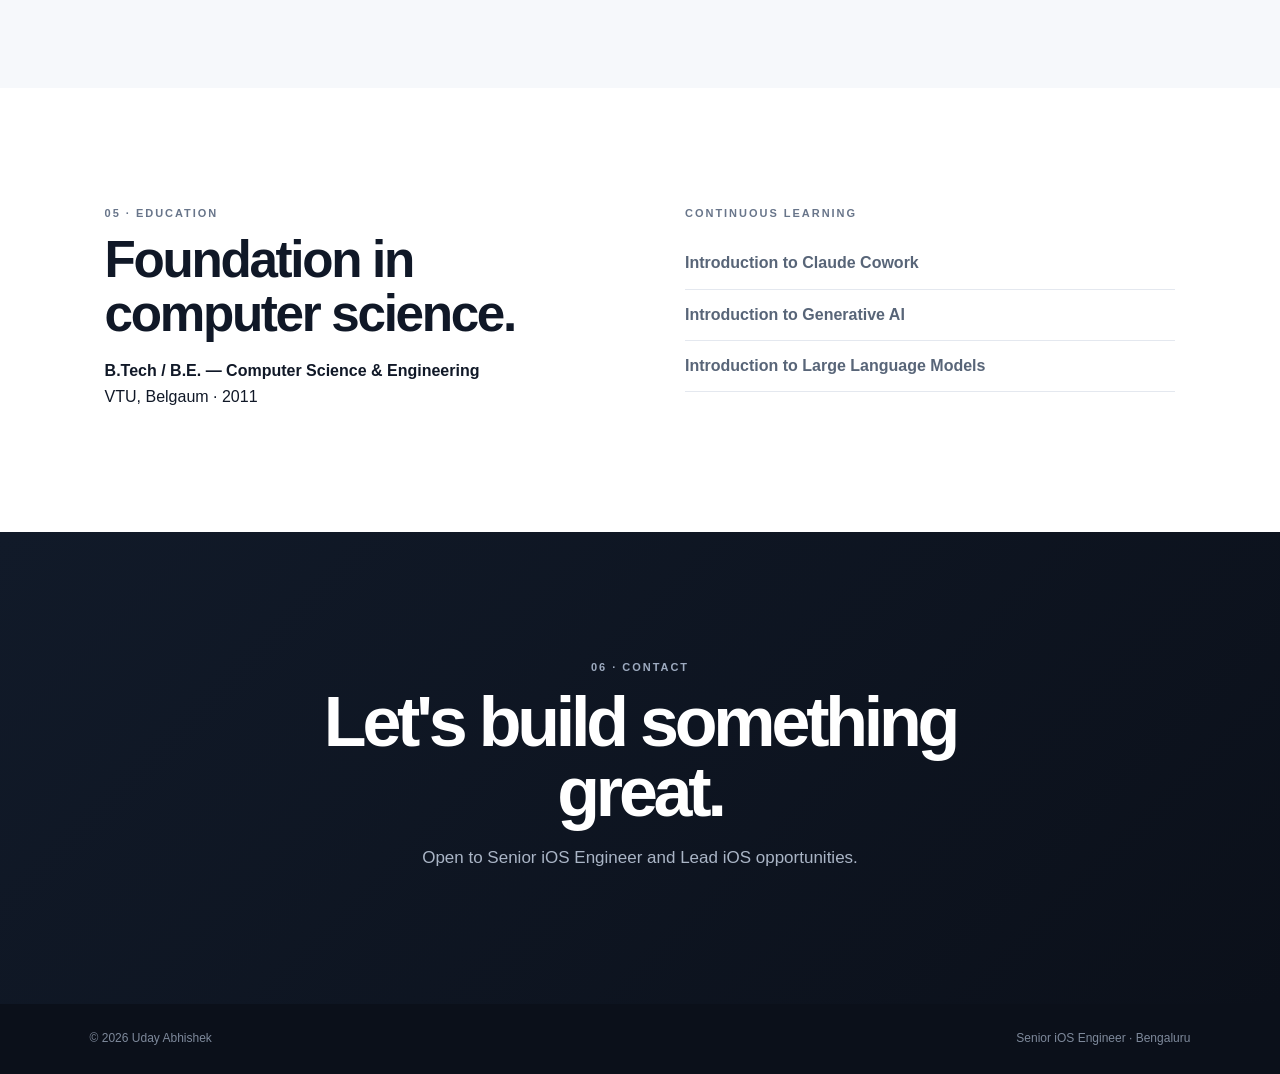
==== commit 24876b7b: "replacing html and css files" ====
--- a/index.html
+++ b/index.html
@@ -75,4 +75,4 @@
 document.querySelectorAll('.reveal').forEach(x=>o.observe(x));
 </script>
 </body>
-</html>
+</html>
--- a/style.css
+++ b/style.css
@@ -1,99 +1 @@
-* { box-sizing: border-box; }
-html { scroll-behavior: smooth; }
-body {
-  margin: 0;
-  font-family: Inter, -apple-system, BlinkMacSystemFont, "Segoe UI", sans-serif;
-  color: #172033;
-  background: #fff;
-  line-height: 1.65;
-}
-a { color: inherit; text-decoration: none; }
-.nav {
-  position: sticky; top: 0; z-index: 10;
-  display: flex; justify-content: space-between; align-items: center;
-  padding: 18px 7%;
-  background: rgba(255,255,255,.9);
-  backdrop-filter: blur(12px);
-  border-bottom: 1px solid #e8ebf0;
-}
-.logo {
-  width: 42px; height: 42px; border-radius: 12px;
-  display: grid; place-items: center;
-  background: #172033; color: white; font-weight: 800;
-}
-.nav nav { display: flex; gap: 26px; font-size: 14px; font-weight: 600; color: #596273; }
-.nav nav a:hover { color: #172033; }
-.hero {
-  min-height: 86vh; display: flex; align-items: center;
-  padding: 90px 7%;
-  background: radial-gradient(circle at 85% 20%, #e7f0ff 0, transparent 30%),
-              linear-gradient(135deg, #f8faff 0%, #fff 65%);
-}
-.hero-content { max-width: 900px; }
-.eyebrow { margin: 0 0 12px; font-size: 12px; letter-spacing: .16em; font-weight: 800; color: #5d6b82; }
-h1 { margin: 0; max-width: 850px; font-size: clamp(44px, 7vw, 82px); line-height: 1.02; letter-spacing: -.055em; }
-h2 { margin: 0 0 22px; font-size: clamp(32px, 4vw, 48px); line-height: 1.1; letter-spacing: -.035em; }
-h3 { margin: 0; font-size: 22px; }
-.lead { max-width: 760px; margin: 28px 0; font-size: 20px; color: #5c6678; }
-.actions { display: flex; flex-wrap: wrap; gap: 12px; margin: 28px 0; }
-.button {
-  display: inline-flex; align-items: center; justify-content: center;
-  padding: 13px 21px; border-radius: 10px; font-weight: 750;
-  transition: transform .2s ease, box-shadow .2s ease;
-}
-.button:hover { transform: translateY(-2px); box-shadow: 0 8px 20px rgba(20,30,50,.12); }
-.primary { background: #172033; color: white; }
-.secondary { border: 1px solid #ccd2dc; background: white; }
-.quick-info { display: flex; flex-wrap: wrap; gap: 20px; color: #687386; font-size: 14px; }
-.section { padding: 100px 7%; max-width: 1250px; margin: auto; }
-.alt { max-width: none; background: #f7f9fc; }
-.alt > * { max-width: 1110px; margin-left: auto; margin-right: auto; }
-.section-text { max-width: 850px; color: #5c6678; font-size: 18px; }
-.stats { display: grid; grid-template-columns: repeat(4,1fr); gap: 18px; margin-top: 45px; }
-.stats div { padding: 24px; border: 1px solid #e5e8ee; border-radius: 16px; background: white; }
-.stats strong { display: block; font-size: 34px; letter-spacing: -.03em; }
-.stats span { color: #687386; font-size: 14px; }
-.skill-grid { display: flex; flex-wrap: wrap; gap: 12px; margin-top: 35px; }
-.skill-grid span, .tags span {
-  padding: 9px 14px; border-radius: 999px; background: white;
-  border: 1px solid #e0e5ed; font-size: 14px; font-weight: 650;
-}
-.timeline-card {
-  margin-top: 25px; padding: 30px; border: 1px solid #e2e6ed;
-  border-radius: 18px; background: white;
-}
-.timeline-head { display: flex; justify-content: space-between; gap: 20px; align-items: start; }
-.timeline-head p { margin: 2px 0 0; color: #647086; font-weight: 600; }
-.timeline-head > span { color: #69758a; font-size: 14px; white-space: nowrap; }
-.timeline-card li { margin: 8px 0; color: #586377; }
-.compact p { color: #586377; }
-.project-grid { display: grid; grid-template-columns: repeat(2,1fr); gap: 20px; margin-top: 35px; }
-.project { padding: 30px; border: 1px solid #e2e6ed; border-radius: 18px; background: white; }
-.project-number { font-size: 13px; font-weight: 800; color: #78849a; margin-bottom: 18px; }
-.project p { color: #5e697c; min-height: 84px; }
-.tags { display: flex; flex-wrap: wrap; gap: 8px; margin-top: 20px; }
-.tags span { padding: 6px 10px; font-size: 12px; }
-.two-col { display: grid; grid-template-columns: 1fr 1fr; gap: 70px; }
-.clean-list { padding: 0; list-style: none; color: #5e697c; }
-.clean-list li { padding: 10px 0; border-bottom: 1px solid #e6e9ef; }
-.contact { padding: 110px 7%; text-align: center; background: #172033; color: white; }
-.contact .eyebrow, .contact p { color: #b8c1d1; }
-.contact h2 { max-width: 700px; margin: auto; }
-.contact .actions { justify-content: center; }
-.contact .secondary { color: #172033; }
-footer { display:flex; justify-content:space-between; padding: 25px 7%; color:#7a8495; font-size:13px; border-top:1px solid #e6e9ef; }
-
-@media (max-width: 800px) {
-  .nav nav { display: none; }
-  .hero { min-height: auto; padding: 80px 7%; }
-  .stats, .project-grid, .two-col { grid-template-columns: 1fr 1fr; }
-  .timeline-head { flex-direction: column; }
-}
-@media (max-width: 560px) {
-  .stats, .project-grid, .two-col { grid-template-columns: 1fr; }
-  .section { padding: 70px 6%; }
-  .hero { padding: 65px 6%; }
-  h1 { font-size: 48px; }
-  .lead { font-size: 17px; }
-  footer { flex-direction: column; gap: 6px; }
-}
+*{box-sizing:border-box}html{scroll-behavior:smooth}:root{--ink:#101827;--muted:#657086;--line:#e4e8ef;--soft:#f6f8fb;--dark:#0c1320;--blue:#557fcf}body{margin:0;color:var(--ink);background:#fff;font-family:Inter,-apple-system,BlinkMacSystemFont,"Segoe UI",sans-serif;line-height:1.65}a{text-decoration:none;color:inherit}.nav{height:74px;position:sticky;top:0;z-index:20;display:flex;align-items:center;justify-content:space-between;padding:0 7%;background:rgba(255,255,255,.88);backdrop-filter:blur(16px);border-bottom:1px solid var(--line)}.logo{width:40px;height:40px;display:grid;place-items:center;border-radius:11px;background:var(--ink);color:#fff;font-weight:850}.nav nav{display:flex;gap:28px;font-size:13px;font-weight:700;color:#626d80}.nav nav a:hover{color:var(--ink)}.hero{min-height:calc(100vh - 74px);padding:90px 7%;display:flex;align-items:center;position:relative;overflow:hidden;background:radial-gradient(circle at 78% 28%,#e7f0ff 0,transparent 26%),linear-gradient(135deg,#f8faff,#fff 65%)}.hero-inner{width:62%;max-width:900px;position:relative;z-index:2}.badge{display:inline-block;padding:7px 11px;border:1px solid #dbe2ed;border-radius:999px;background:#fff;margin-bottom:22px;font-size:11px;font-weight:850;letter-spacing:.18em}.hero h1{font-size:clamp(48px,6.6vw,84px);line-height:.98;letter-spacing:-.065em;margin:0;max-width:880px}.hero h1 span{color:var(--blue)}.lead{max-width:740px;margin:30px 0;color:#5d687b;font-size:19px}.actions{display:flex;gap:12px;flex-wrap:wrap;margin:28px 0}.center{justify-content:center}.btn{padding:13px 19px;border-radius:10px;font-weight:800;font-size:14px;transition:.22s}.btn:hover{transform:translateY(-2px);box-shadow:0 10px 25px #10182720}.primary{background:var(--ink);color:#fff}.secondary{background:#fff;border:1px solid #d6dce6}.white{background:#fff;color:var(--ink)}.outline{border:1px solid #69758a;color:#fff}.meta{display:flex;gap:20px;flex-wrap:wrap;color:#6b7688;font-size:13px;margin-top:25px}.orbit{position:absolute;right:6%;width:350px;height:350px;border:1px solid #dbe3ef;border-radius:50%}.orbit:before{content:"";position:absolute;inset:45px;border:1px dashed #ccd7e6;border-radius:50%}.center{position:absolute;left:50%;top:50%;transform:translate(-50%,-50%);width:110px;height:110px;border-radius:50%;display:grid;place-items:center;background:var(--ink);color:#fff;font-size:26px;font-weight:850;box-shadow:0 20px 50px #10182733}.orb{position:absolute;padding:10px 14px;border-radius:10px;background:#fff;border:1px solid #dfe5ee;box-shadow:0 12px 30px #14233c14;font-size:12px;font-weight:800}.a{top:18px;left:100px}.b{right:0;top:150px}.c{bottom:28px;left:50px}.section{padding:105px 7%;max-width:1250px;margin:auto}.eyebrow{font-size:11px;font-weight:850;letter-spacing:.18em;color:#68758a}.section-head{display:grid;grid-template-columns:1fr 1fr;gap:70px;align-items:end;margin-bottom:48px}.section h2{font-size:clamp(34px,4vw,52px);line-height:1.06;letter-spacing:-.045em;margin:8px 0 0}.intro{color:var(--muted);font-size:17px}.impact-grid{display:grid;grid-template-columns:repeat(4,1fr);gap:15px}.impact{padding:28px;border:1px solid var(--line);border-radius:16px;background:#fff}.impact strong{display:block;font-size:38px;letter-spacing:-.04em}.impact span{font-size:13px;color:#687488}.dark{max-width:none;background:var(--dark);color:#fff}.dark>*{max-width:1110px;margin-left:auto;margin-right:auto}.light{color:#9eabc0}.expertise-grid{display:grid;grid-template-columns:repeat(2,1fr);gap:15px}.expertise{padding:30px;border:1px solid #253043;border-radius:16px;background:#111a29}.expertise small{color:#8fa4c8;font-weight:800}.expertise h3{font-size:22px;margin:20px 0 7px}.expertise p{color:#a9b4c5}.chips{display:flex;gap:7px;flex-wrap:wrap}.chips span{padding:6px 10px;border:1px solid #dce2ea;border-radius:999px;font-size:11px;font-weight:750;background:#fff;color:#4e5a6c}.expertise .chips span{background:#192334;border-color:#303d51;color:#c5cfde}.timeline{border-top:1px solid var(--line)}.role{display:grid;grid-template-columns:230px 1fr;gap:45px;padding:38px 0;border-bottom:1px solid var(--line)}.date{font-size:13px;color:#6d788a;font-weight:700}.role h3{font-size:25px;margin:0}.company{color:#587ac1;font-weight:750;margin:3px 0 17px}.role li,.role p:not(.company){color:#5e6a7d}.role li{margin:7px 0}.projects{max-width:none;background:var(--soft)}.projects>*{max-width:1110px;margin-left:auto;margin-right:auto}.project-grid{display:grid;grid-template-columns:repeat(2,1fr);gap:15px}.project{padding:30px;border:1px solid #e0e5ec;background:#fff;border-radius:16px;transition:.25s}.project:hover{transform:translateY(-4px);box-shadow:0 18px 40px #1e2d4614}.featured{background:var(--ink);color:#fff;border-color:var(--ink)}.project-top{display:flex;justify-content:space-between;color:#778398;font-size:11px;font-weight:800;letter-spacing:.08em}.featured .project-top{color:#8ea2c2}.project h3{font-size:26px;margin:25px 0 10px}.project p{color:#657084;min-height:90px}.featured p{color:#aeb9c9}.learning{padding-left:0;padding-right:0;list-style:none}.two-col{display:grid;grid-template-columns:1fr 1fr;gap:90px}.learning li{padding:12px 0;border-bottom:1px solid var(--line);color:#586578;font-weight:650}.contact{padding:115px 7%;text-align:center;background:linear-gradient(135deg,#111a29,#0b101a);color:#fff}.contact>div{max-width:800px;margin:auto}.contact h2{font-size:clamp(42px,6vw,70px);line-height:1;letter-spacing:-.06em;margin:8px 0 15px}.contact p:not(.eyebrow){color:#aab5c6;font-size:17px}footer{display:flex;justify-content:space-between;padding:25px 7%;background:#0b101a;color:#7e899b;font-size:12px}.reveal{opacity:0;transform:translateY(18px);transition:opacity .7s ease,transform .7s ease}.reveal.visible{opacity:1;transform:none}@media(max-width:900px){.hero{padding-top:75px}.hero-inner{width:100%}.orbit{display:none}.section-head{grid-template-columns:1fr;gap:15px}.impact-grid{grid-template-columns:repeat(2,1fr)}}@media(max-width:650px){.nav{padding:0 6%}.nav nav{display:none}.hero{padding:65px 6%}.section{padding:75px 6%}.lead{font-size:17px}.impact-grid,.expertise-grid,.project-grid,.two-col{grid-template-columns:1fr}.role{grid-template-columns:1fr;gap:8px}.meta{flex-direction:column;gap:6px}.project p{min-height:0}footer{padding:22px 6%;flex-direction:column;gap:5px}}@media(prefers-reduced-motion:reduce){html{scroll-behavior:auto}.reveal{opacity:1;transform:none;transition:none}.project,.btn{transition:none}}
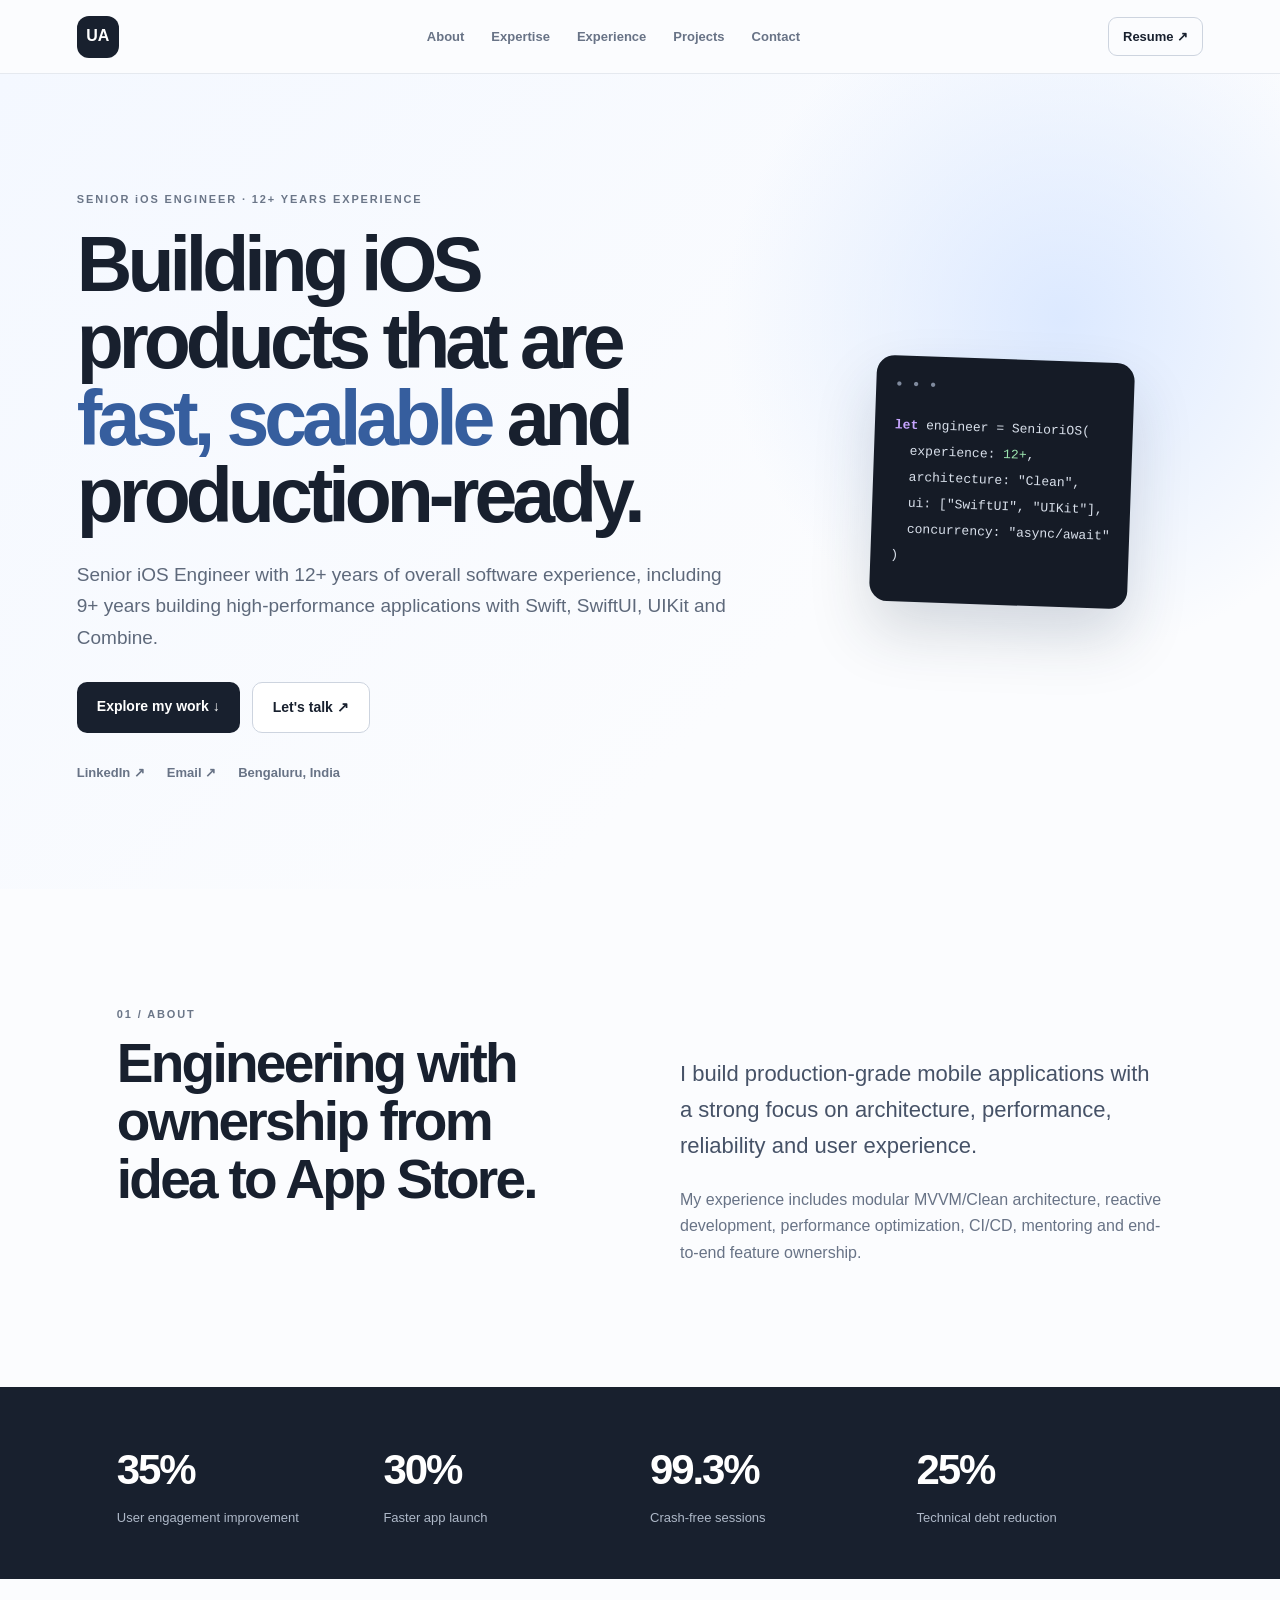
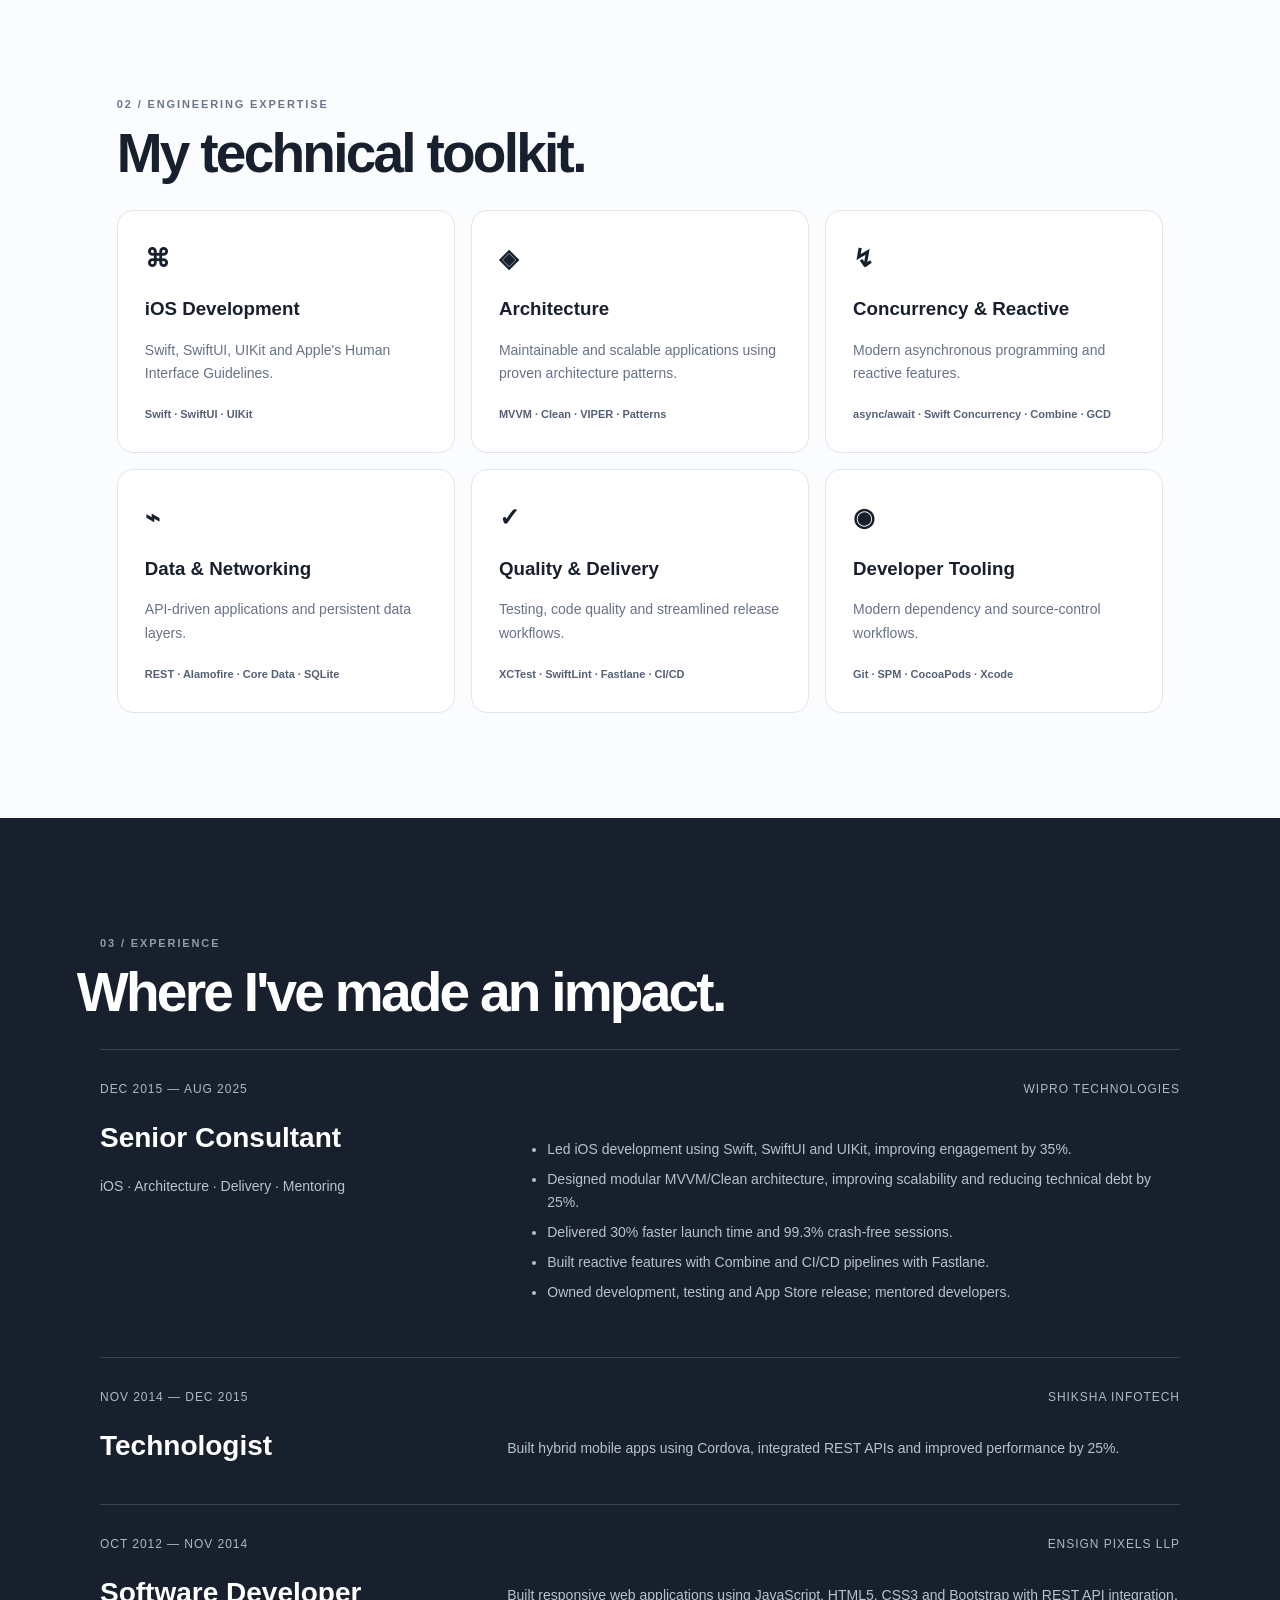
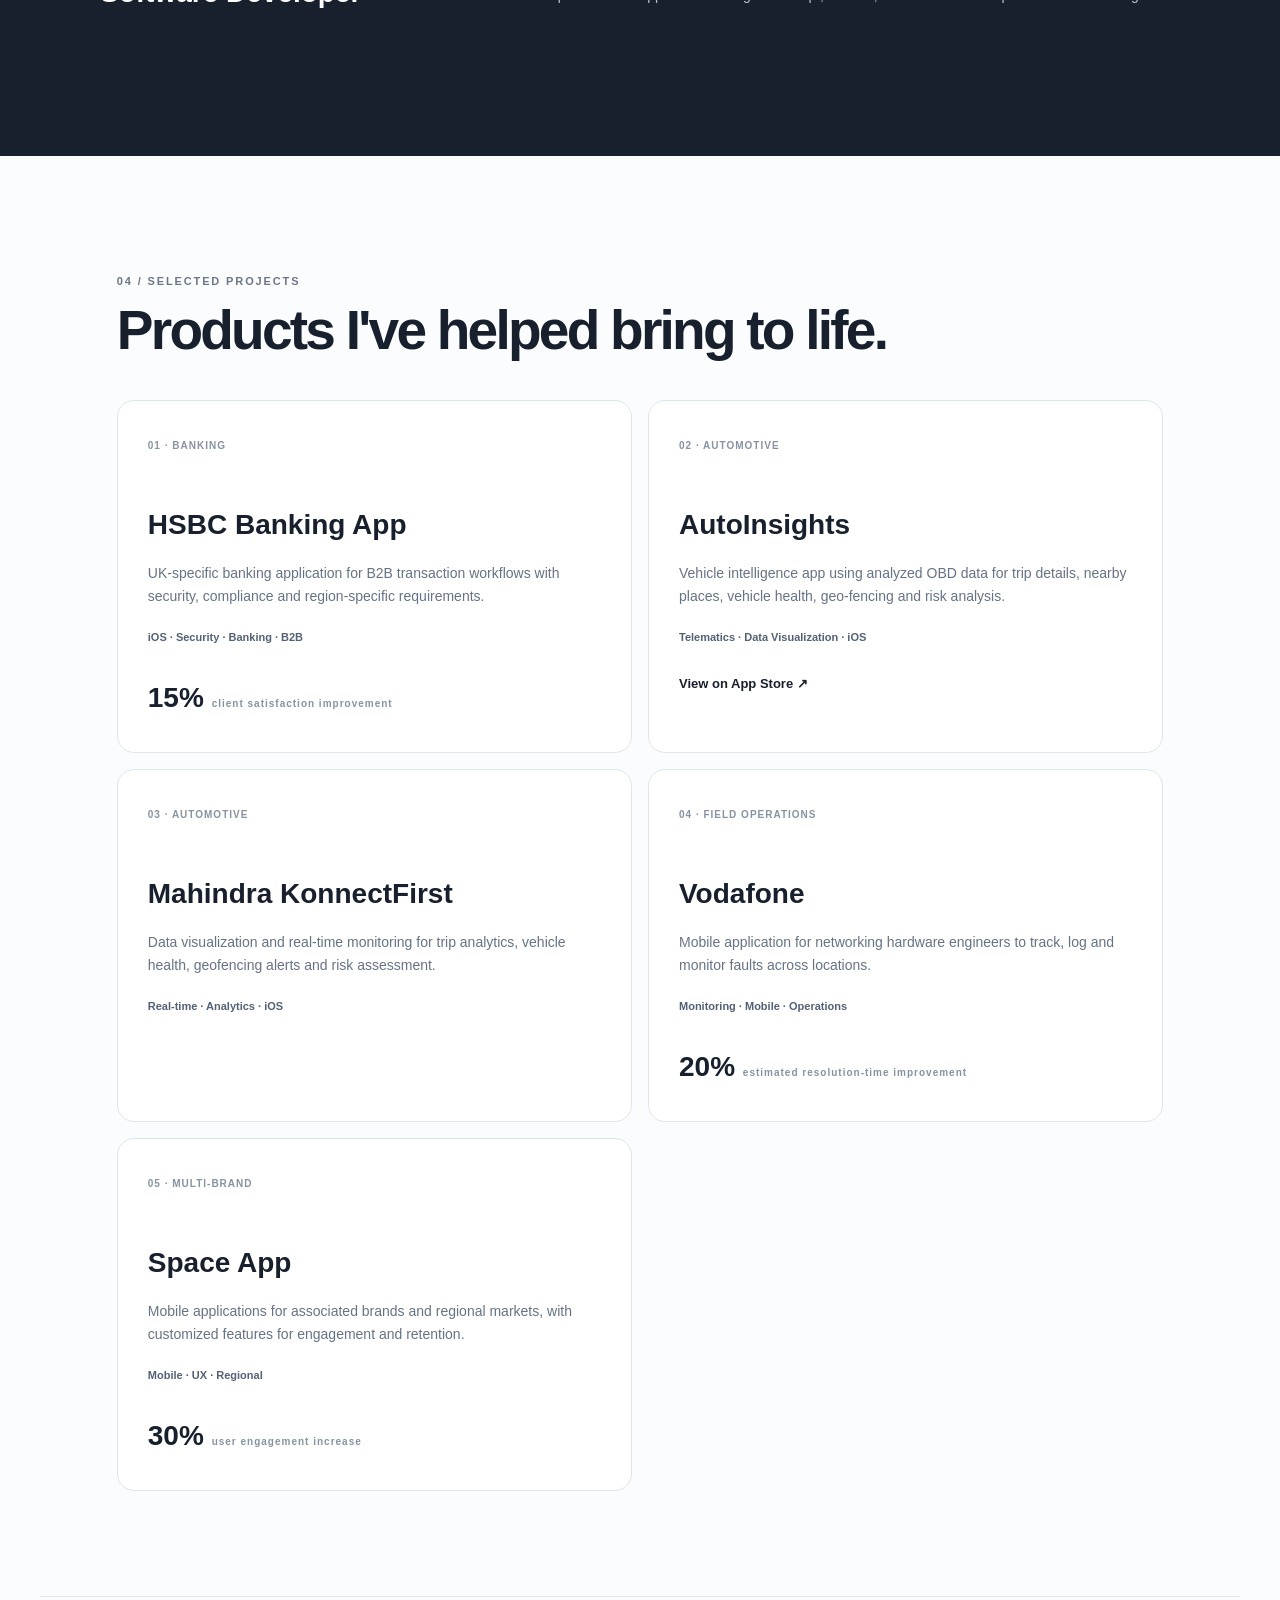
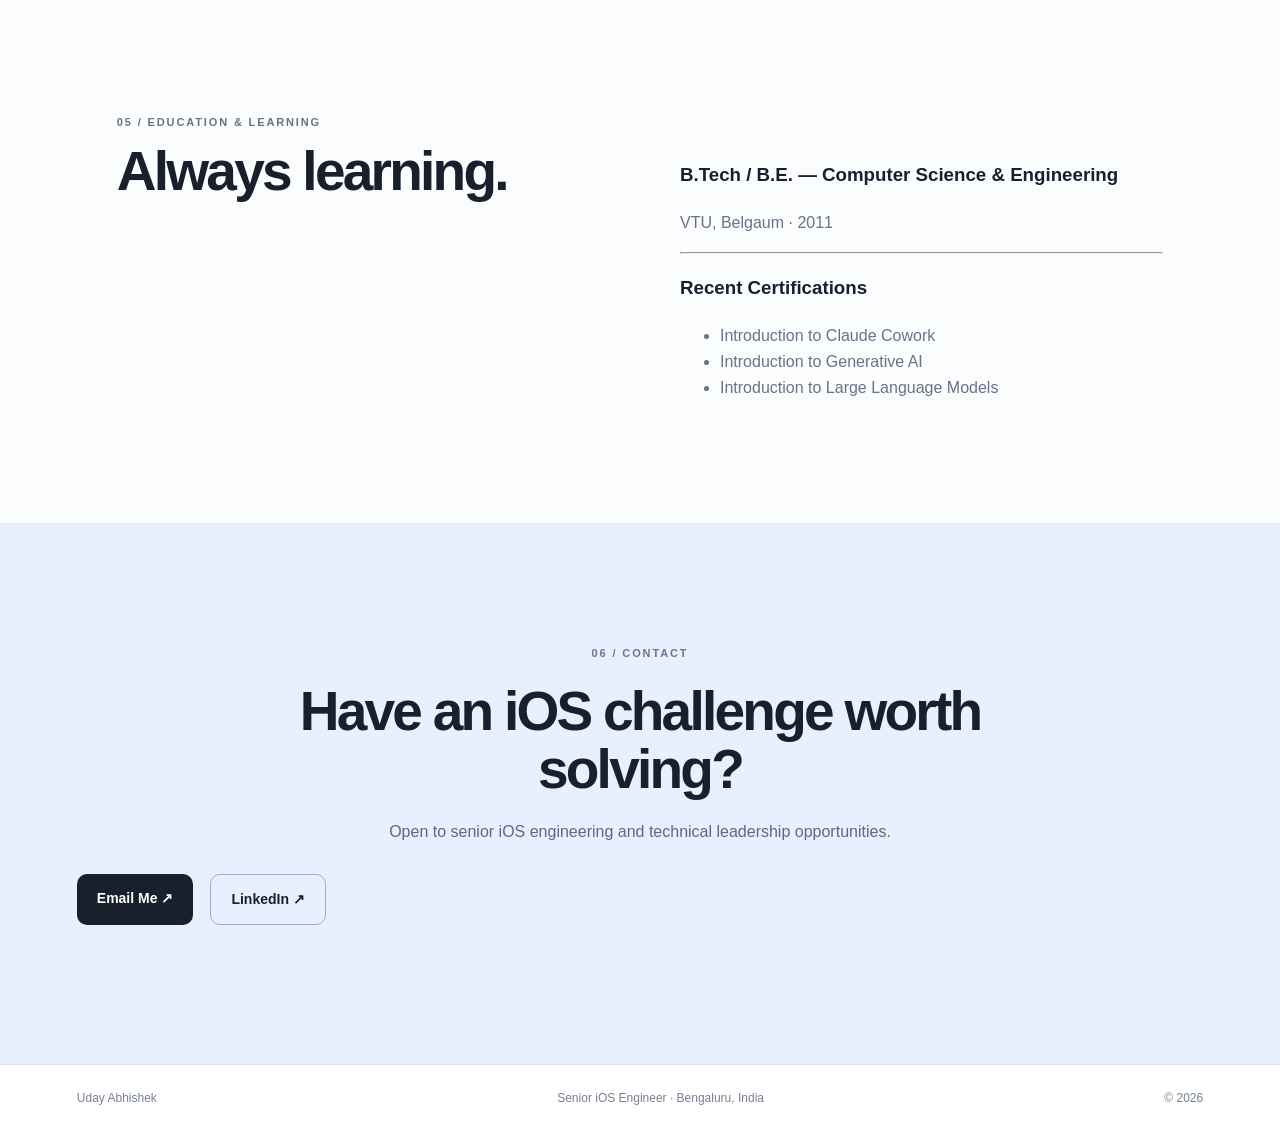
==== commit 11d45b0b: "replacing files" ====
--- a/index.html
+++ b/index.html
@@ -3,76 +3,77 @@
 <head>
 <meta charset="utf-8">
 <meta name="viewport" content="width=device-width,initial-scale=1">
-<meta name="description" content="Uday Abhishek — Senior iOS Engineer with 12+ years of experience.">
+<meta name="description" content="Uday Abhishek — Senior iOS Engineer with 12+ years of software experience.">
 <title>Uday Abhishek | Senior iOS Engineer</title>
 <link rel="stylesheet" href="style.css">
 </head>
 <body>
 <header class="nav">
-<a class="logo" href="#top">UA</a>
+<a class="brand" href="#top">UA</a>
 <nav><a href="#about">About</a><a href="#expertise">Expertise</a><a href="#experience">Experience</a><a href="#projects">Projects</a><a href="#contact">Contact</a></nav>
+<a class="navbtn" href="uday_resume.pdf" download>Resume ↗</a>
 </header>
 
-<main id="top">
-<section class="hero">
-<div class="hero-inner reveal">
-<div class="badge">SENIOR iOS ENGINEER</div>
-<h1>Building <span>production-grade</span> iOS experiences.</h1>
-<p class="lead">12+ years of software engineering experience, including 9+ years focused on iOS, with expertise in Swift, SwiftUI, UIKit, Combine and scalable architecture.</p>
-<div class="actions"><a class="btn primary" href="#projects">Explore My Work ↗</a><a class="btn secondary" href="mailto:udayabhishek.in@gmail.com">Let's Connect</a></div>
-<div class="meta"><span>📍 Bengaluru, India</span><span>12+ Years Experience</span><span>Senior Consultant · Wipro</span></div>
+<section class="hero" id="top">
+<div class="heroText">
+<p class="eyebrow">SENIOR iOS ENGINEER · 12+ YEARS EXPERIENCE</p>
+<h1>Building iOS products that are <em>fast, scalable</em> and production-ready.</h1>
+<p class="lead">Senior iOS Engineer with 12+ years of overall software experience, including 9+ years building high-performance applications with Swift, SwiftUI, UIKit and Combine.</p>
+<div class="actions"><a class="btn primary" href="#projects">Explore my work ↓</a><a class="btn secondary" href="mailto:udayabhishek.in@gmail.com">Let's talk ↗</a></div>
+<div class="links"><a href="https://www.linkedin.com/in/uday-abhishek" target="_blank">LinkedIn ↗</a><a href="mailto:udayabhishek.in@gmail.com">Email ↗</a><span>Bengaluru, India</span></div>
 </div>
-<div class="orbit" aria-hidden="true"><div class="orb a">Swift</div><div class="orb b">SwiftUI</div><div class="orb c">Clean Architecture</div><div class="center">iOS</div></div>
+<div class="codebox"><div class="dots">● ● ●</div><pre><b>let</b> engineer = SenioriOS(
+  experience: <i>12+</i>,
+  architecture: "Clean",
+  ui: ["SwiftUI", "UIKit"],
+  concurrency: "async/await"
+)</pre></div>
 </section>
 
-<section id="about" class="section">
-<div class="section-head reveal"><div><p class="eyebrow">01 · ABOUT</p><h2>Engineering with ownership from idea to App Store.</h2></div><p class="intro">Senior iOS Engineer experienced in building scalable, high-performance applications, improving user engagement, optimizing performance and owning features end-to-end.</p></div>
-<div class="impact-grid">
-<div class="impact reveal"><strong>35%</strong><span>User engagement improvement</span></div>
-<div class="impact reveal"><strong>30%</strong><span>Faster app launch time</span></div>
-<div class="impact reveal"><strong>99.3%</strong><span>Crash-free sessions</span></div>
-<div class="impact reveal"><strong>25%</strong><span>Less technical debt</span></div>
+<section class="section" id="about">
+<p class="label">01 / ABOUT</p><div class="two">
+<h2>Engineering with ownership from idea to App Store.</h2>
+<div><p class="large">I build production-grade mobile applications with a strong focus on architecture, performance, reliability and user experience.</p><p>My experience includes modular MVVM/Clean architecture, reactive development, performance optimization, CI/CD, mentoring and end-to-end feature ownership.</p></div>
 </div>
 </section>
 
-<section id="expertise" class="section dark">
-<div class="section-head reveal"><div><p class="eyebrow light">02 · ENGINEERING EXPERTISE</p><h2>Built for scale, quality and maintainability.</h2></div></div>
-<div class="expertise-grid">
-<article class="expertise reveal"><small>01</small><h3>iOS Development</h3><p>Swift, SwiftUI, UIKit, REST APIs and production mobile application development.</p><div class="chips"><span>Swift</span><span>SwiftUI</span><span>UIKit</span><span>REST</span></div></article>
-<article class="expertise reveal"><small>02</small><h3>Architecture</h3><p>Modular, maintainable application design with a focus on clean boundaries and scalability.</p><div class="chips"><span>MVVM</span><span>Clean</span><span>VIPER</span><span>Patterns</span></div></article>
-<article class="expertise reveal"><small>03</small><h3>Concurrency & Reactive</h3><p>Modern asynchronous programming and reactive features for responsive user experiences.</p><div class="chips"><span>async/await</span><span>Concurrency</span><span>Combine</span><span>GCD</span></div></article>
-<article class="expertise reveal"><small>04</small><h3>Quality & Delivery</h3><p>Testing, code quality and streamlined release workflows from development to App Store.</p><div class="chips"><span>XCTest</span><span>SwiftLint</span><span>Fastlane</span><span>SPM</span></div></article>
-</div>
+<section class="impact"><div class="impactGrid">
+<div><b>35%</b><span>User engagement improvement</span></div>
+<div><b>30%</b><span>Faster app launch</span></div>
+<div><b>99.3%</b><span>Crash-free sessions</span></div>
+<div><b>25%</b><span>Technical debt reduction</span></div>
+</div></section>
+
+<section class="section" id="expertise">
+<p class="label">02 / ENGINEERING EXPERTISE</p><h2>My technical toolkit.</h2>
+<div class="cards">
+<article><strong>⌘</strong><h3>iOS Development</h3><p>Swift, SwiftUI, UIKit and Apple's Human Interface Guidelines.</p><div class="tags">Swift · SwiftUI · UIKit</div></article>
+<article><strong>◈</strong><h3>Architecture</h3><p>Maintainable and scalable applications using proven architecture patterns.</p><div class="tags">MVVM · Clean · VIPER · Patterns</div></article>
+<article><strong>↯</strong><h3>Concurrency & Reactive</h3><p>Modern asynchronous programming and reactive features.</p><div class="tags">async/await · Swift Concurrency · Combine · GCD</div></article>
+<article><strong>⌁</strong><h3>Data & Networking</h3><p>API-driven applications and persistent data layers.</p><div class="tags">REST · Alamofire · Core Data · SQLite</div></article>
+<article><strong>✓</strong><h3>Quality & Delivery</h3><p>Testing, code quality and streamlined release workflows.</p><div class="tags">XCTest · SwiftLint · Fastlane · CI/CD</div></article>
+<article><strong>◉</strong><h3>Developer Tooling</h3><p>Modern dependency and source-control workflows.</p><div class="tags">Git · SPM · CocoaPods · Xcode</div></article>
+</div></section>
+
+<section class="dark section" id="experience">
+<p class="label">03 / EXPERIENCE</p><h2>Where I've made an impact.</h2>
+<div class="job"><div class="meta"><span>Dec 2015 — Aug 2025</span><span>Wipro Technologies</span></div><div class="jobgrid"><div><h3>Senior Consultant</h3><p>iOS · Architecture · Delivery · Mentoring</p></div><ul><li>Led iOS development using Swift, SwiftUI and UIKit, improving engagement by 35%.</li><li>Designed modular MVVM/Clean architecture, improving scalability and reducing technical debt by 25%.</li><li>Delivered 30% faster launch time and 99.3% crash-free sessions.</li><li>Built reactive features with Combine and CI/CD pipelines with Fastlane.</li><li>Owned development, testing and App Store release; mentored developers.</li></ul></div></div>
+<div class="job"><div class="meta"><span>Nov 2014 — Dec 2015</span><span>Shiksha Infotech</span></div><div class="jobgrid"><h3>Technologist</h3><p>Built hybrid mobile apps using Cordova, integrated REST APIs and improved performance by 25%.</p></div></div>
+<div class="job"><div class="meta"><span>Oct 2012 — Nov 2014</span><span>Ensign Pixels LLP</span></div><div class="jobgrid"><h3>Software Developer</h3><p>Built responsive web applications using JavaScript, HTML5, CSS3 and Bootstrap with REST API integration.</p></div></div>
 </section>
 
-<section id="experience" class="section">
-<p class="eyebrow">03 · EXPERIENCE</p><h2>Professional journey</h2>
-<div class="timeline">
-<article class="role reveal"><div class="date">Dec 2015 — Aug 2025</div><div><h3>Senior Consultant</h3><p class="company">Wipro Technologies</p><ul><li>Led iOS development using Swift, SwiftUI and UIKit, improving user engagement by 35%.</li><li>Designed modular MVVM/Clean architecture, improving scalability and reducing technical debt by 25%.</li><li>Improved performance with 30% faster launch time and 99.3% crash-free sessions.</li><li>Built reactive features using Combine and CI/CD pipelines using Fastlane.</li><li>Owned the lifecycle from development and testing through App Store release.</li><li>Mentored developers and collaborated with product, backend and design teams.</li></ul></div></article>
-<article class="role reveal"><div class="date">Nov 2014 — Dec 2015</div><div><h3>Technologist</h3><p class="company">Shiksha Infotech</p><p>Built hybrid mobile applications with Cordova, integrated REST APIs and improved application performance by 25%.</p></div></article>
-<article class="role reveal"><div class="date">Oct 2012 — Nov 2014</div><div><h3>Software Developer</h3><p class="company">Ensign Pixels LLP</p><p>Developed responsive web applications using JavaScript, HTML5, CSS3 and Bootstrap, with REST API integration and front-end performance optimization.</p></div></article>
-</div>
-</section>
+<section class="section" id="projects">
+<p class="label">04 / SELECTED PROJECTS</p><h2>Products I've helped bring to life.</h2>
+<div class="projects">
+<article><small>01 · BANKING</small><h3>HSBC Banking App</h3><p>UK-specific banking application for B2B transaction workflows with security, compliance and region-specific requirements.</p><div class="tags">iOS · Security · Banking · B2B</div><b class="result">15% <small>client satisfaction improvement</small></b></article>
+<article><small>02 · AUTOMOTIVE</small><h3>AutoInsights</h3><p>Vehicle intelligence app using analyzed OBD data for trip details, nearby places, vehicle health, geo-fencing and risk analysis.</p><div class="tags">Telematics · Data Visualization · iOS</div><a class="projectlink" href="https://apps.apple.com/us/app/wipro-autoinsights/id1281864911" target="_blank">View on App Store ↗</a></article>
+<article><small>03 · AUTOMOTIVE</small><h3>Mahindra KonnectFirst</h3><p>Data visualization and real-time monitoring for trip analytics, vehicle health, geofencing alerts and risk assessment.</p><div class="tags">Real-time · Analytics · iOS</div></article>
+<article><small>04 · FIELD OPERATIONS</small><h3>Vodafone</h3><p>Mobile application for networking hardware engineers to track, log and monitor faults across locations.</p><div class="tags">Monitoring · Mobile · Operations</div><b class="result">20% <small>estimated resolution-time improvement</small></b></article>
+<article><small>05 · MULTI-BRAND</small><h3>Space App</h3><p>Mobile applications for associated brands and regional markets, with customized features for engagement and retention.</p><div class="tags">Mobile · UX · Regional</div><b class="result">30% <small>user engagement increase</small></b></article>
+</div></section>
 
-<section id="projects" class="section projects">
-<div class="section-head reveal"><div><p class="eyebrow">04 · FEATURED PROJECTS</p><h2>Selected work</h2></div><p class="intro">Applications spanning banking, automotive intelligence, field operations and multi-brand mobile experiences.</p></div>
-<div class="project-grid">
-<article class="project featured reveal"><div class="project-top"><span>01</span><span>Banking · Security</span></div><h3>HSBC Banking App</h3><p>UK-specific banking application designed to optimize B2B transaction workflows with robust security, compliance and region-specific regulatory requirements.</p><div class="chips"><span>iOS</span><span>Security</span><span>Banking</span></div></article>
-<article class="project reveal"><div class="project-top"><span>02</span><span>Automotive · Telematics</span></div><h3>AutoInsights</h3><p>Vehicle intelligence application displaying analyzed OBD data through trip details, nearby places, vehicle health, geo-fencing and risk analysis.</p><div class="chips"><span>Telematics</span><span>Analytics</span><span>iOS</span></div></article>
-<article class="project reveal"><div class="project-top"><span>03</span><span>Automotive · Real-time</span></div><h3>Mahindra KonnectFirst</h3><p>Data visualization and monitoring application delivering trip analytics, vehicle health, geofencing alerts and risk assessment.</p><div class="chips"><span>Monitoring</span><span>Visualization</span><span>iOS</span></div></article>
-<article class="project reveal"><div class="project-top"><span>04</span><span>Field Operations</span></div><h3>Vodafone</h3><p>Mobile application for networking hardware installation and maintenance engineers to track, log and monitor faults across locations.</p><div class="chips"><span>Mobile</span><span>Monitoring</span><span>Operations</span></div></article>
-<article class="project reveal"><div class="project-top"><span>05</span><span>Multi-brand · UX</span></div><h3>Space App</h3><p>Mobile applications supporting multiple associated brands and regional markets with customized features designed to increase engagement and retention.</p><div class="chips"><span>Mobile</span><span>UX</span><span>Multi-brand</span></div></article>
-</div>
-</section>
+<section class="section education"><p class="label">05 / EDUCATION & LEARNING</p><div class="two"><h2>Always learning.</h2><div><h3>B.Tech / B.E. — Computer Science & Engineering</h3><p>VTU, Belgaum · 2011</p><hr><h3>Recent Certifications</h3><ul><li>Introduction to Claude Cowork</li><li>Introduction to Generative AI</li><li>Introduction to Large Language Models</li></ul></div></div></section>
 
-<section class="section"><div class="two-col reveal"><div><p class="eyebrow">05 · EDUCATION</p><h2>Foundation in computer science.</h2><p><strong>B.Tech / B.E. — Computer Science & Engineering</strong><br>VTU, Belgaum · 2011</p></div><div><p class="eyebrow">CONTINUOUS LEARNING</p><ul class="learning"><li>Introduction to Claude Cowork</li><li>Introduction to Generative AI</li><li>Introduction to Large Language Models</li></ul></div></div></section>
-
-<section id="contact" class="contact"><div class="reveal"><p class="eyebrow light">06 · CONTACT</p><h2>Let's build something great.</h2><p>Open to Senior iOS Engineer and Lead iOS opportunities.</p><div class="actions center"><a class="btn white" href="mailto:udayabhishek.in@gmail.com">Email Me</a><a class="btn outline" href="https://www.linkedin.com/in/uday-abhishek" target="_blank" rel="noopener">LinkedIn ↗</a></div></div></section>
-</main>
-<footer><span>© 2026 Uday Abhishek</span><span>Senior iOS Engineer · Bengaluru</span></footer>
-<script>
-const o=new IntersectionObserver(e=>e.forEach(x=>{if(x.isIntersecting)x.target.classList.add('visible')}),{threshold:.12});
-document.querySelectorAll('.reveal').forEach(x=>o.observe(x));
-</script>
-</body>
-</html>+<section class="contact" id="contact"><p class="label">06 / CONTACT</p><h2>Have an iOS challenge worth solving?</h2><p>Open to senior iOS engineering and technical leadership opportunities.</p><div class="actions"><a class="btn light" href="mailto:udayabhishek.in@gmail.com">Email Me ↗</a><a class="btn outline" href="https://www.linkedin.com/in/uday-abhishek" target="_blank">LinkedIn ↗</a></div></section>
+<footer><span>Uday Abhishek</span><span>Senior iOS Engineer · Bengaluru, India</span><span>© 2026</span></footer>
+</body></html>
--- a/style.css
+++ b/style.css
@@ -1 +1 @@
-*{box-sizing:border-box}html{scroll-behavior:smooth}:root{--ink:#101827;--muted:#657086;--line:#e4e8ef;--soft:#f6f8fb;--dark:#0c1320;--blue:#557fcf}body{margin:0;color:var(--ink);background:#fff;font-family:Inter,-apple-system,BlinkMacSystemFont,"Segoe UI",sans-serif;line-height:1.65}a{text-decoration:none;color:inherit}.nav{height:74px;position:sticky;top:0;z-index:20;display:flex;align-items:center;justify-content:space-between;padding:0 7%;background:rgba(255,255,255,.88);backdrop-filter:blur(16px);border-bottom:1px solid var(--line)}.logo{width:40px;height:40px;display:grid;place-items:center;border-radius:11px;background:var(--ink);color:#fff;font-weight:850}.nav nav{display:flex;gap:28px;font-size:13px;font-weight:700;color:#626d80}.nav nav a:hover{color:var(--ink)}.hero{min-height:calc(100vh - 74px);padding:90px 7%;display:flex;align-items:center;position:relative;overflow:hidden;background:radial-gradient(circle at 78% 28%,#e7f0ff 0,transparent 26%),linear-gradient(135deg,#f8faff,#fff 65%)}.hero-inner{width:62%;max-width:900px;position:relative;z-index:2}.badge{display:inline-block;padding:7px 11px;border:1px solid #dbe2ed;border-radius:999px;background:#fff;margin-bottom:22px;font-size:11px;font-weight:850;letter-spacing:.18em}.hero h1{font-size:clamp(48px,6.6vw,84px);line-height:.98;letter-spacing:-.065em;margin:0;max-width:880px}.hero h1 span{color:var(--blue)}.lead{max-width:740px;margin:30px 0;color:#5d687b;font-size:19px}.actions{display:flex;gap:12px;flex-wrap:wrap;margin:28px 0}.center{justify-content:center}.btn{padding:13px 19px;border-radius:10px;font-weight:800;font-size:14px;transition:.22s}.btn:hover{transform:translateY(-2px);box-shadow:0 10px 25px #10182720}.primary{background:var(--ink);color:#fff}.secondary{background:#fff;border:1px solid #d6dce6}.white{background:#fff;color:var(--ink)}.outline{border:1px solid #69758a;color:#fff}.meta{display:flex;gap:20px;flex-wrap:wrap;color:#6b7688;font-size:13px;margin-top:25px}.orbit{position:absolute;right:6%;width:350px;height:350px;border:1px solid #dbe3ef;border-radius:50%}.orbit:before{content:"";position:absolute;inset:45px;border:1px dashed #ccd7e6;border-radius:50%}.center{position:absolute;left:50%;top:50%;transform:translate(-50%,-50%);width:110px;height:110px;border-radius:50%;display:grid;place-items:center;background:var(--ink);color:#fff;font-size:26px;font-weight:850;box-shadow:0 20px 50px #10182733}.orb{position:absolute;padding:10px 14px;border-radius:10px;background:#fff;border:1px solid #dfe5ee;box-shadow:0 12px 30px #14233c14;font-size:12px;font-weight:800}.a{top:18px;left:100px}.b{right:0;top:150px}.c{bottom:28px;left:50px}.section{padding:105px 7%;max-width:1250px;margin:auto}.eyebrow{font-size:11px;font-weight:850;letter-spacing:.18em;color:#68758a}.section-head{display:grid;grid-template-columns:1fr 1fr;gap:70px;align-items:end;margin-bottom:48px}.section h2{font-size:clamp(34px,4vw,52px);line-height:1.06;letter-spacing:-.045em;margin:8px 0 0}.intro{color:var(--muted);font-size:17px}.impact-grid{display:grid;grid-template-columns:repeat(4,1fr);gap:15px}.impact{padding:28px;border:1px solid var(--line);border-radius:16px;background:#fff}.impact strong{display:block;font-size:38px;letter-spacing:-.04em}.impact span{font-size:13px;color:#687488}.dark{max-width:none;background:var(--dark);color:#fff}.dark>*{max-width:1110px;margin-left:auto;margin-right:auto}.light{color:#9eabc0}.expertise-grid{display:grid;grid-template-columns:repeat(2,1fr);gap:15px}.expertise{padding:30px;border:1px solid #253043;border-radius:16px;background:#111a29}.expertise small{color:#8fa4c8;font-weight:800}.expertise h3{font-size:22px;margin:20px 0 7px}.expertise p{color:#a9b4c5}.chips{display:flex;gap:7px;flex-wrap:wrap}.chips span{padding:6px 10px;border:1px solid #dce2ea;border-radius:999px;font-size:11px;font-weight:750;background:#fff;color:#4e5a6c}.expertise .chips span{background:#192334;border-color:#303d51;color:#c5cfde}.timeline{border-top:1px solid var(--line)}.role{display:grid;grid-template-columns:230px 1fr;gap:45px;padding:38px 0;border-bottom:1px solid var(--line)}.date{font-size:13px;color:#6d788a;font-weight:700}.role h3{font-size:25px;margin:0}.company{color:#587ac1;font-weight:750;margin:3px 0 17px}.role li,.role p:not(.company){color:#5e6a7d}.role li{margin:7px 0}.projects{max-width:none;background:var(--soft)}.projects>*{max-width:1110px;margin-left:auto;margin-right:auto}.project-grid{display:grid;grid-template-columns:repeat(2,1fr);gap:15px}.project{padding:30px;border:1px solid #e0e5ec;background:#fff;border-radius:16px;transition:.25s}.project:hover{transform:translateY(-4px);box-shadow:0 18px 40px #1e2d4614}.featured{background:var(--ink);color:#fff;border-color:var(--ink)}.project-top{display:flex;justify-content:space-between;color:#778398;font-size:11px;font-weight:800;letter-spacing:.08em}.featured .project-top{color:#8ea2c2}.project h3{font-size:26px;margin:25px 0 10px}.project p{color:#657084;min-height:90px}.featured p{color:#aeb9c9}.learning{padding-left:0;padding-right:0;list-style:none}.two-col{display:grid;grid-template-columns:1fr 1fr;gap:90px}.learning li{padding:12px 0;border-bottom:1px solid var(--line);color:#586578;font-weight:650}.contact{padding:115px 7%;text-align:center;background:linear-gradient(135deg,#111a29,#0b101a);color:#fff}.contact>div{max-width:800px;margin:auto}.contact h2{font-size:clamp(42px,6vw,70px);line-height:1;letter-spacing:-.06em;margin:8px 0 15px}.contact p:not(.eyebrow){color:#aab5c6;font-size:17px}footer{display:flex;justify-content:space-between;padding:25px 7%;background:#0b101a;color:#7e899b;font-size:12px}.reveal{opacity:0;transform:translateY(18px);transition:opacity .7s ease,transform .7s ease}.reveal.visible{opacity:1;transform:none}@media(max-width:900px){.hero{padding-top:75px}.hero-inner{width:100%}.orbit{display:none}.section-head{grid-template-columns:1fr;gap:15px}.impact-grid{grid-template-columns:repeat(2,1fr)}}@media(max-width:650px){.nav{padding:0 6%}.nav nav{display:none}.hero{padding:65px 6%}.section{padding:75px 6%}.lead{font-size:17px}.impact-grid,.expertise-grid,.project-grid,.two-col{grid-template-columns:1fr}.role{grid-template-columns:1fr;gap:8px}.meta{flex-direction:column;gap:6px}.project p{min-height:0}footer{padding:22px 6%;flex-direction:column;gap:5px}}@media(prefers-reduced-motion:reduce){html{scroll-behavior:auto}.reveal{opacity:1;transform:none;transition:none}.project,.btn{transition:none}}+*{box-sizing:border-box}html{scroll-behavior:smooth}body{margin:0;font-family:Inter,-apple-system,BlinkMacSystemFont,"Segoe UI",sans-serif;color:#18202e;background:#fbfcfe;line-height:1.65}a{text-decoration:none;color:inherit}.nav{position:sticky;top:0;z-index:10;height:74px;padding:0 6%;display:flex;align-items:center;justify-content:space-between;background:#fbfcfeda;backdrop-filter:blur(16px);border-bottom:1px solid #e5e9ef}.brand{display:grid;place-items:center;width:42px;height:42px;border-radius:12px;background:#18202e;color:white;font-weight:850}.nav nav{display:flex;gap:27px;color:#687386;font-size:13px;font-weight:700}.navbtn{border:1px solid #cdd4df;border-radius:9px;padding:8px 14px;font-size:13px;font-weight:800}.hero{padding:105px 6%;display:grid;grid-template-columns:1.25fr .75fr;gap:55px;align-items:center;min-height:84vh;background:radial-gradient(circle at 83% 30%,#dce9ff,transparent 28%),linear-gradient(135deg,#f4f8ff,#fbfcfe 65%)}.heroText{max-width:900px;margin:auto}.eyebrow,.label{font-size:11px;letter-spacing:.17em;font-weight:850;color:#6b7688}.hero h1{font-size:clamp(45px,6.1vw,77px);line-height:1;letter-spacing:-.065em;margin:18px 0 25px}.hero em{font-style:normal;color:#365e9e}.lead{font-size:19px;color:#5e697b;max-width:760px}.actions{display:flex;gap:12px;flex-wrap:wrap;margin:29px 0}.btn{padding:13px 20px;border-radius:10px;font-size:14px;font-weight:800;display:inline-block}.primary{background:#18202e;color:white}.secondary{background:white;border:1px solid #cdd4df}.links{display:flex;gap:22px;flex-wrap:wrap;color:#687386;font-size:13px;font-weight:650}.codebox{max-width:440px;background:#151b26;color:#d9e0eb;border-radius:18px;padding:20px;box-shadow:0 30px 60px #26364a2b;transform:rotate(2deg);margin:auto}.dots{color:#7f8a9d;letter-spacing:4px;margin-bottom:20px;font-size:10px}.codebox pre{white-space:pre-wrap;font:13px/2 "SFMono-Regular",Consolas,monospace}.codebox b{color:#c8a6ff}.codebox i{color:#9ee7b1;font-style:normal}.section{max-width:1200px;margin:auto;padding:105px 6%}.two{display:grid;grid-template-columns:1fr 1fr;gap:80px}.section h2,.contact h2{font-size:clamp(35px,4.4vw,55px);line-height:1.06;letter-spacing:-.05em;margin:0 0 28px}.large{font-size:22px;color:#465267}.two p:not(.large),.education p,.education li{color:#687386}.impact{background:#18202e;color:white}.impactGrid{max-width:1200px;margin:auto;padding:48px 6%;display:grid;grid-template-columns:repeat(4,1fr);gap:20px}.impact b{display:block;font-size:42px;letter-spacing:-.05em}.impact span{color:#aeb8c8;font-size:13px}.cards{display:grid;grid-template-columns:repeat(3,1fr);gap:16px}.cards article{background:white;border:1px solid #e0e5ed;border-radius:16px;padding:27px;transition:.2s}.cards article:hover,.projects article:hover{transform:translateY(-4px);box-shadow:0 16px 35px #1c273a12}.cards strong{font-size:25px}.cards h3{margin:15px 0 6px}.cards p,.projects p{color:#667286;font-size:14px}.tags{margin-top:18px;color:#536076;font-size:11px;font-weight:750;line-height:2}.dark{max-width:none;background:#18202e;color:white}.dark>*{max-width:1080px;margin-left:auto;margin-right:auto}.dark .label{color:#909bad}.job{border-top:1px solid #394352;padding:30px 0}.meta{display:flex;justify-content:space-between;color:#aeb8c8;font-size:12px;text-transform:uppercase;letter-spacing:.08em}.jobgrid{display:grid;grid-template-columns:.7fr 1.3fr;gap:45px;margin-top:15px}.job h3{font-size:28px;margin:0}.job p,.job li{color:#b8c1ce;font-size:14px}.job li{margin:7px 0}.projects{display:grid;grid-template-columns:repeat(2,1fr);gap:16px;margin-top:40px}.projects article{background:white;border:1px solid #e0e5ed;border-radius:17px;padding:30px;transition:.2s}.projects article small{font-size:10px;color:#8792a3;font-weight:850;letter-spacing:.1em}.projects h3{font-size:28px;margin:45px 0 10px}.result{display:block;font-size:28px;margin-top:27px}.result small{font-size:11px;color:#687386;font-weight:650}.projectlink{display:inline-block;margin-top:25px;font-size:13px;font-weight:800}.education{border-top:1px solid #e3e7ee}.contact{padding:110px 6%;text-align:center;background:#e8f0ff}.contact h2{max-width:850px;margin:20px auto}.contact p:not(.label){color:#5e697b}.light{background:#18202e;color:white}.outline{border:1px solid #a4b0c2;margin-left:5px}footer{display:flex;justify-content:space-between;padding:24px 6%;font-size:12px;color:#758094;border-top:1px solid #dfe4eb;background:white}@media(max-width:850px){.nav nav{display:none}.hero,.two,.jobgrid{grid-template-columns:1fr}.hero{padding-top:75px}.impactGrid{grid-template-columns:repeat(2,1fr)}.cards{grid-template-columns:1fr 1fr}.projects{grid-template-columns:1fr}}@media(max-width:560px){.hero{padding:65px 5%}.hero h1{font-size:48px}.section{padding:75px 5%}.cards{grid-template-columns:1fr}.meta{flex-direction:column;gap:5px}.impactGrid{padding:40px 5%}footer{flex-direction:column;gap:6px;padding:22px 5%}}
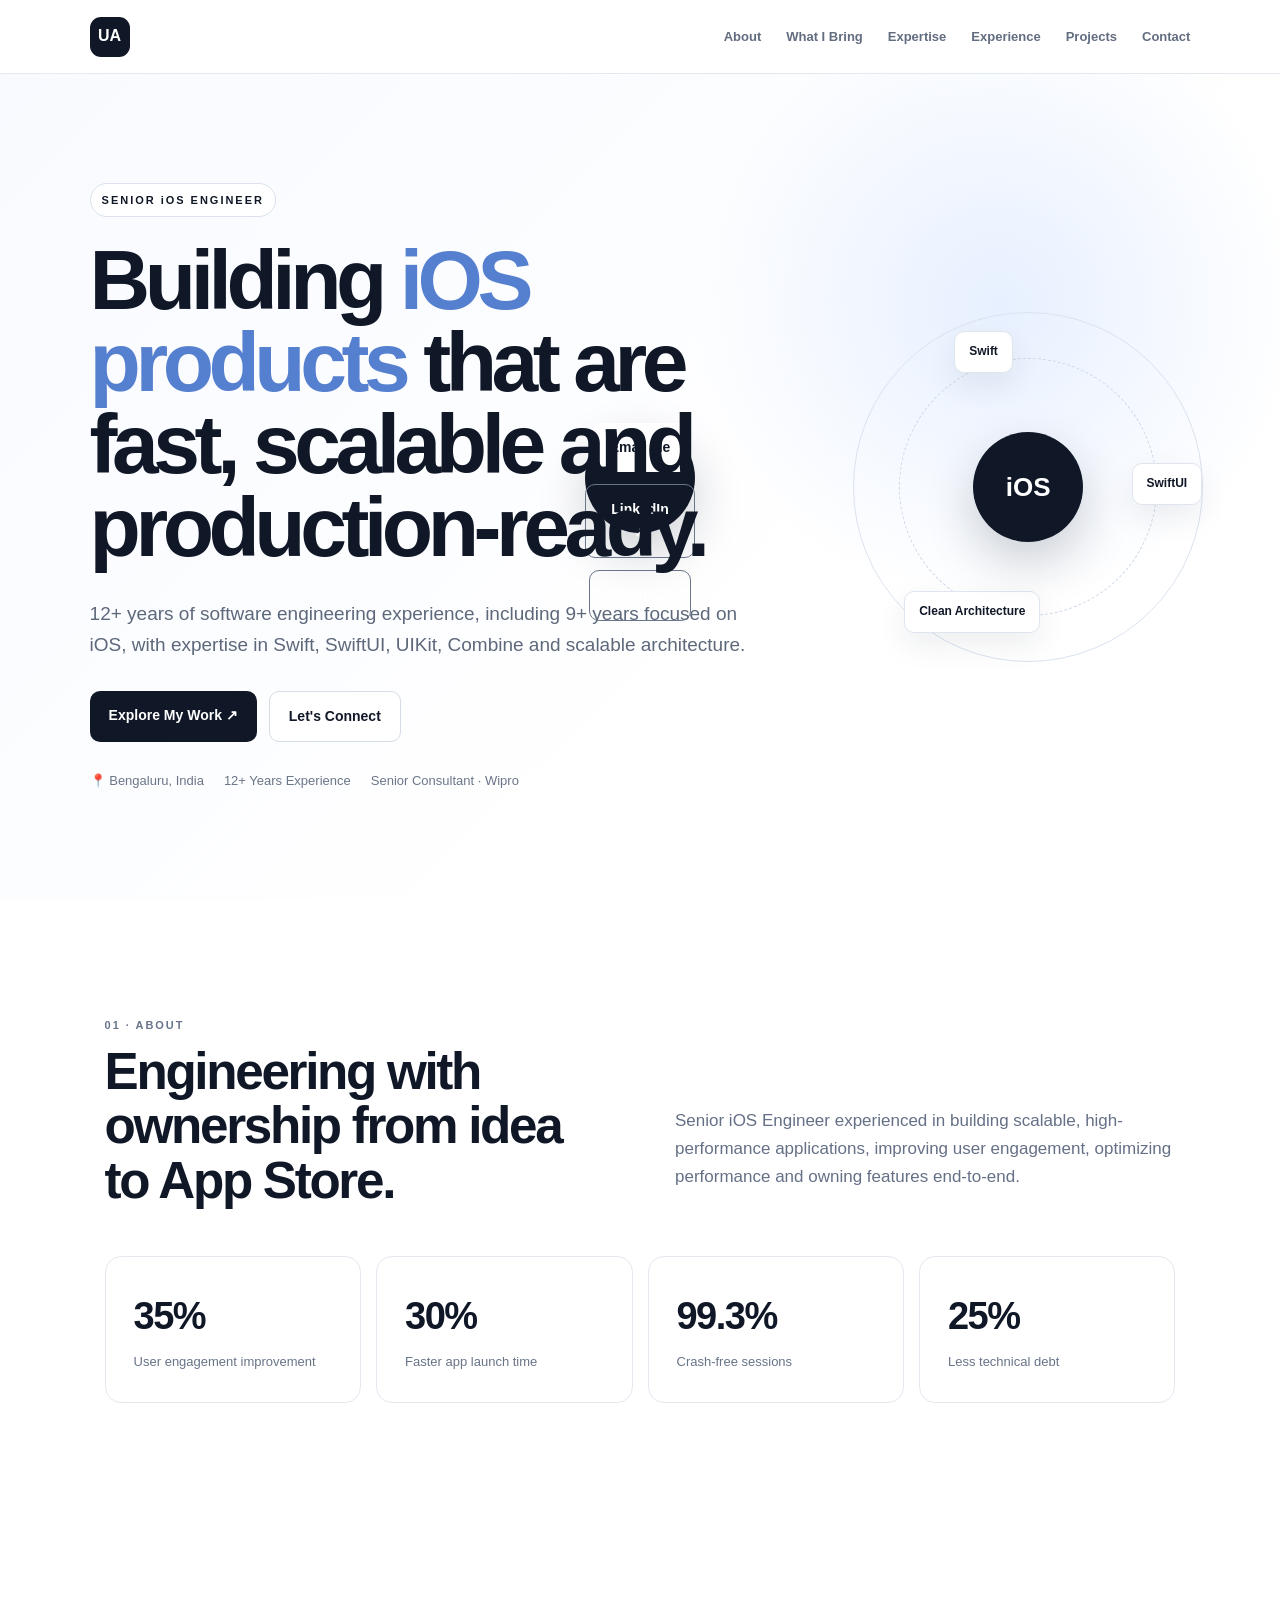
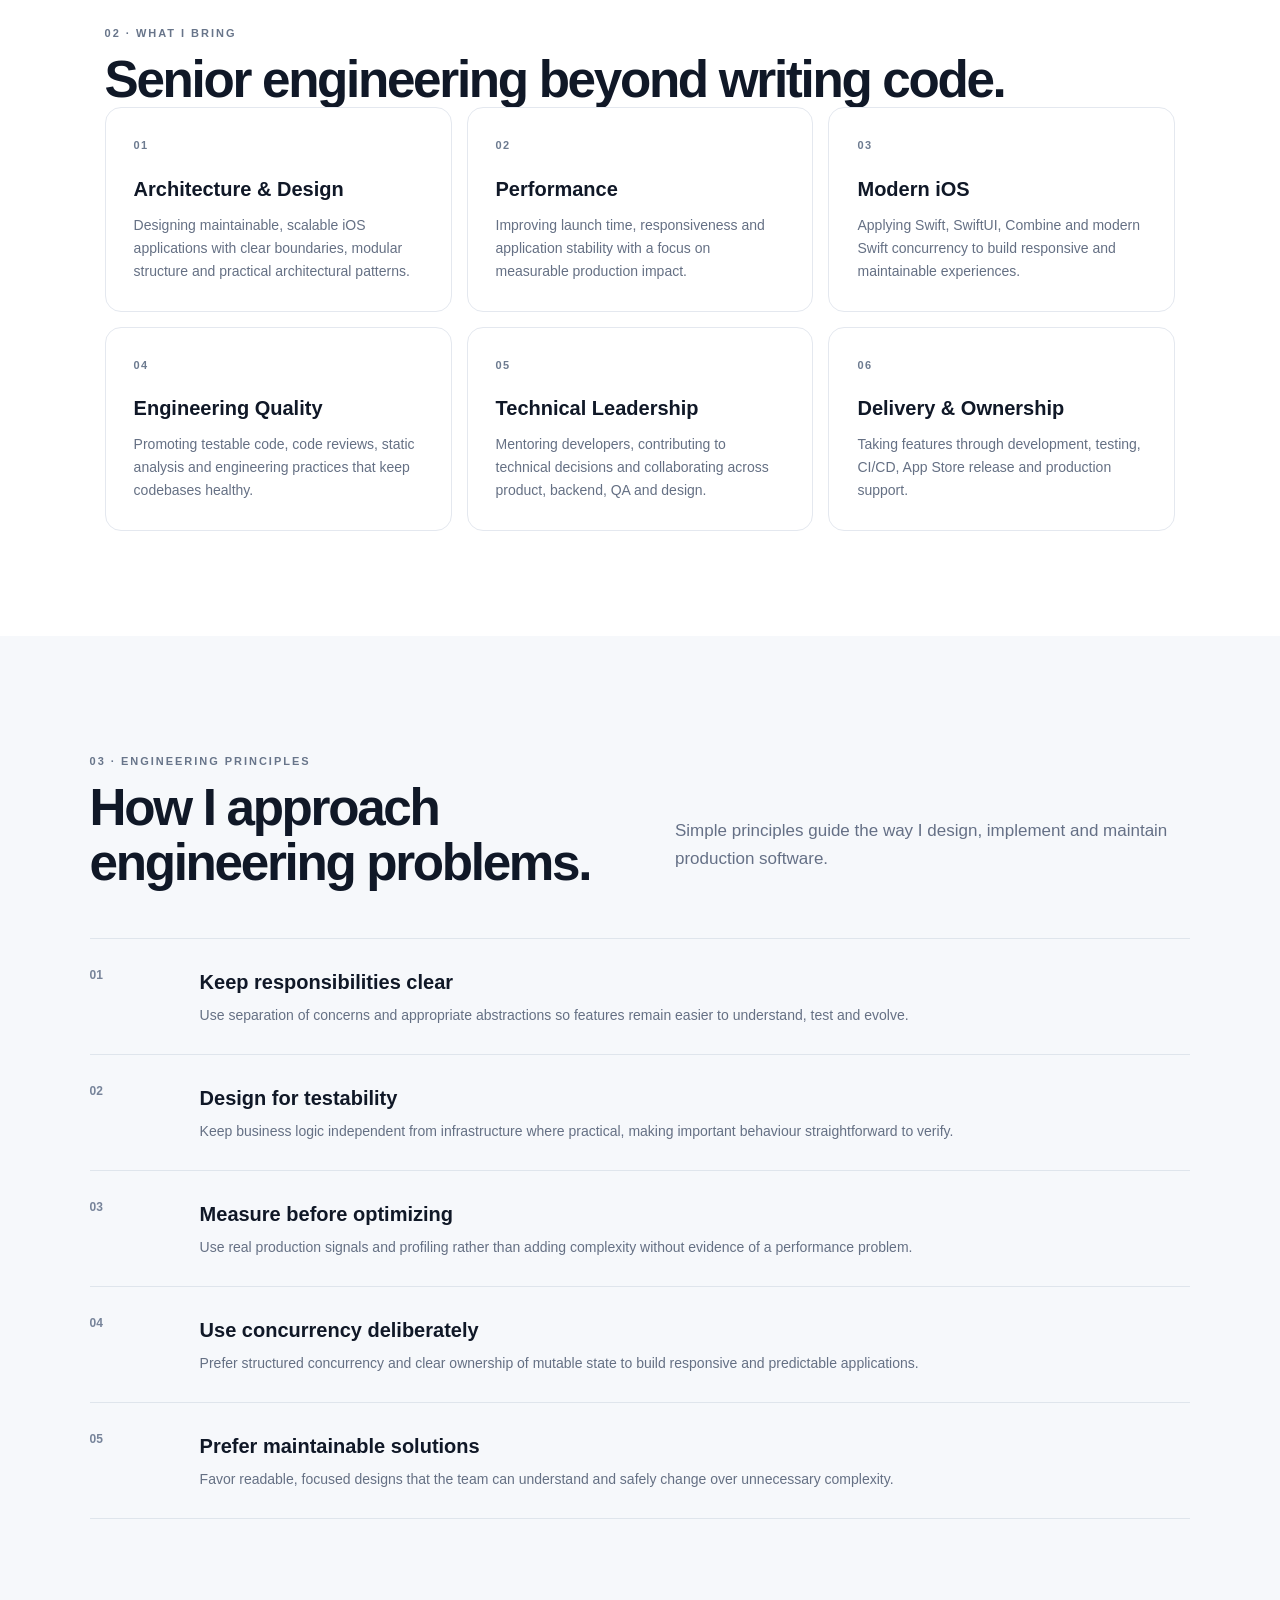
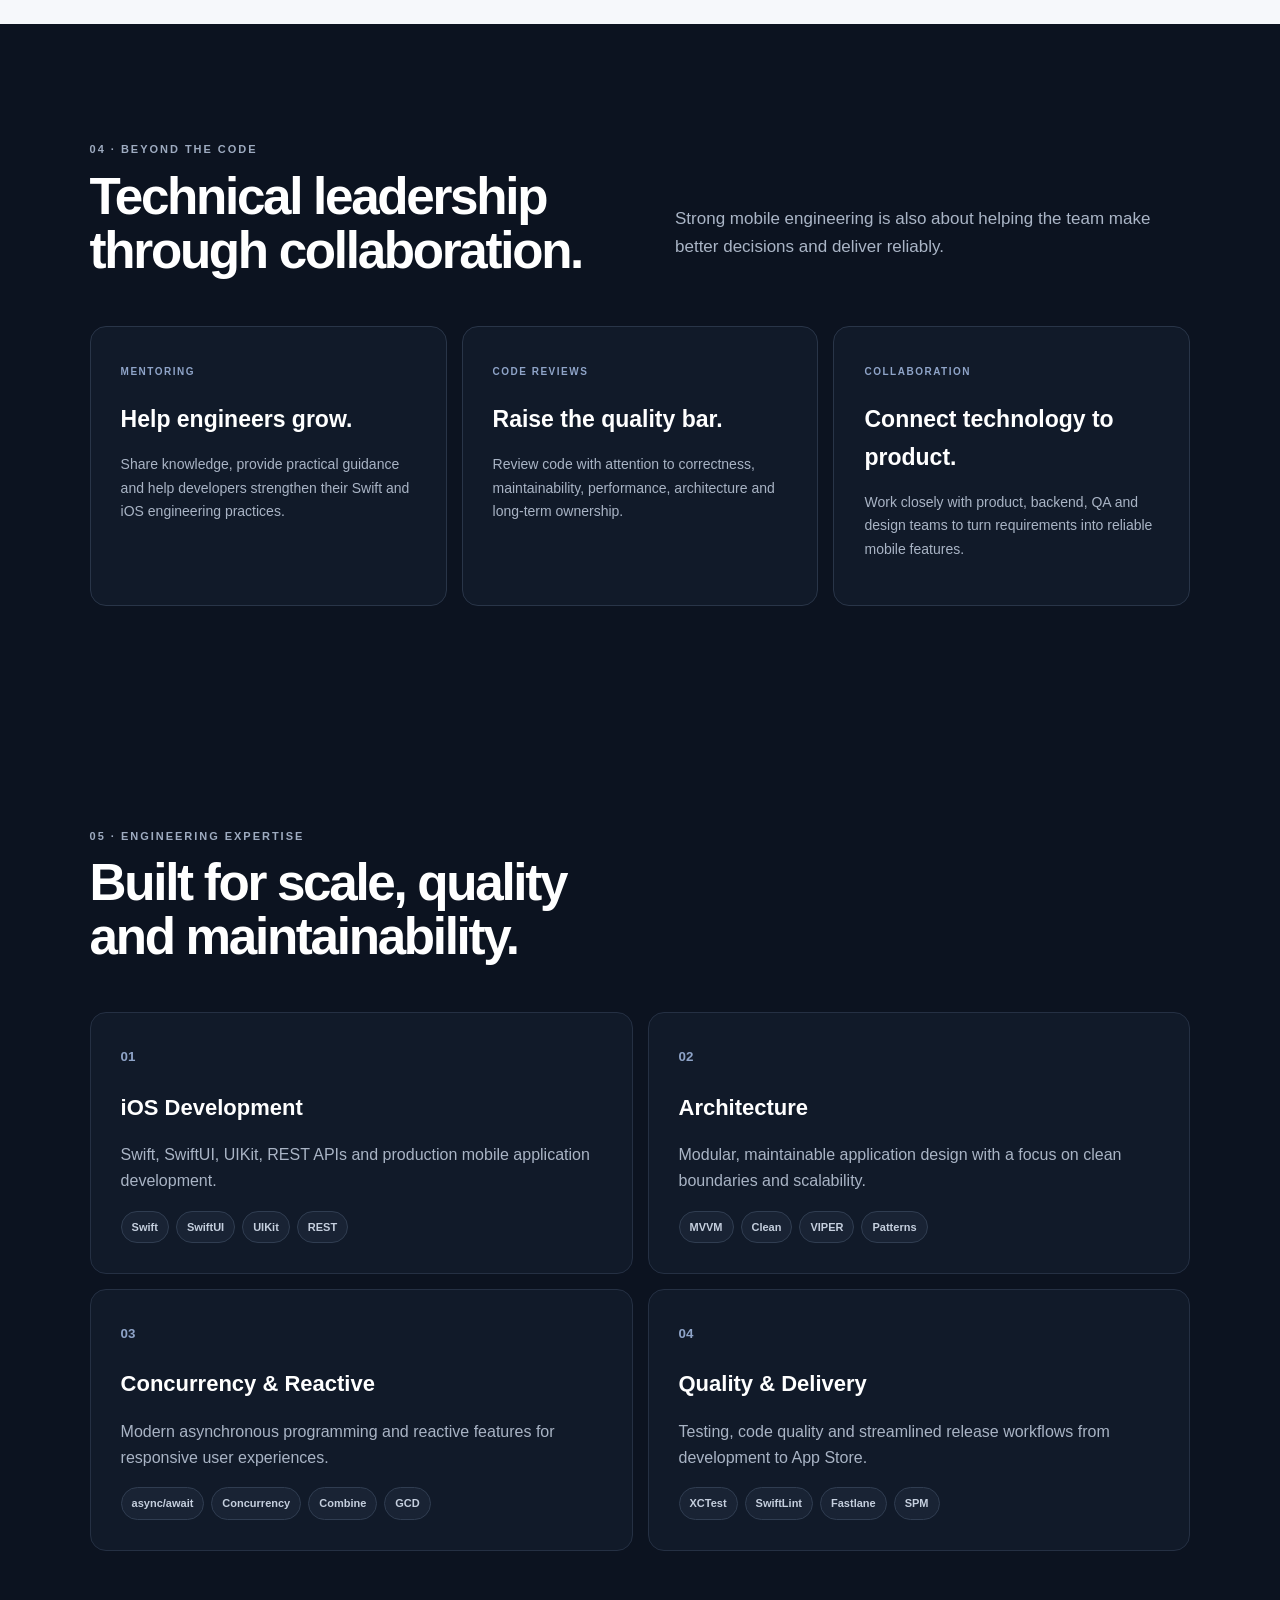
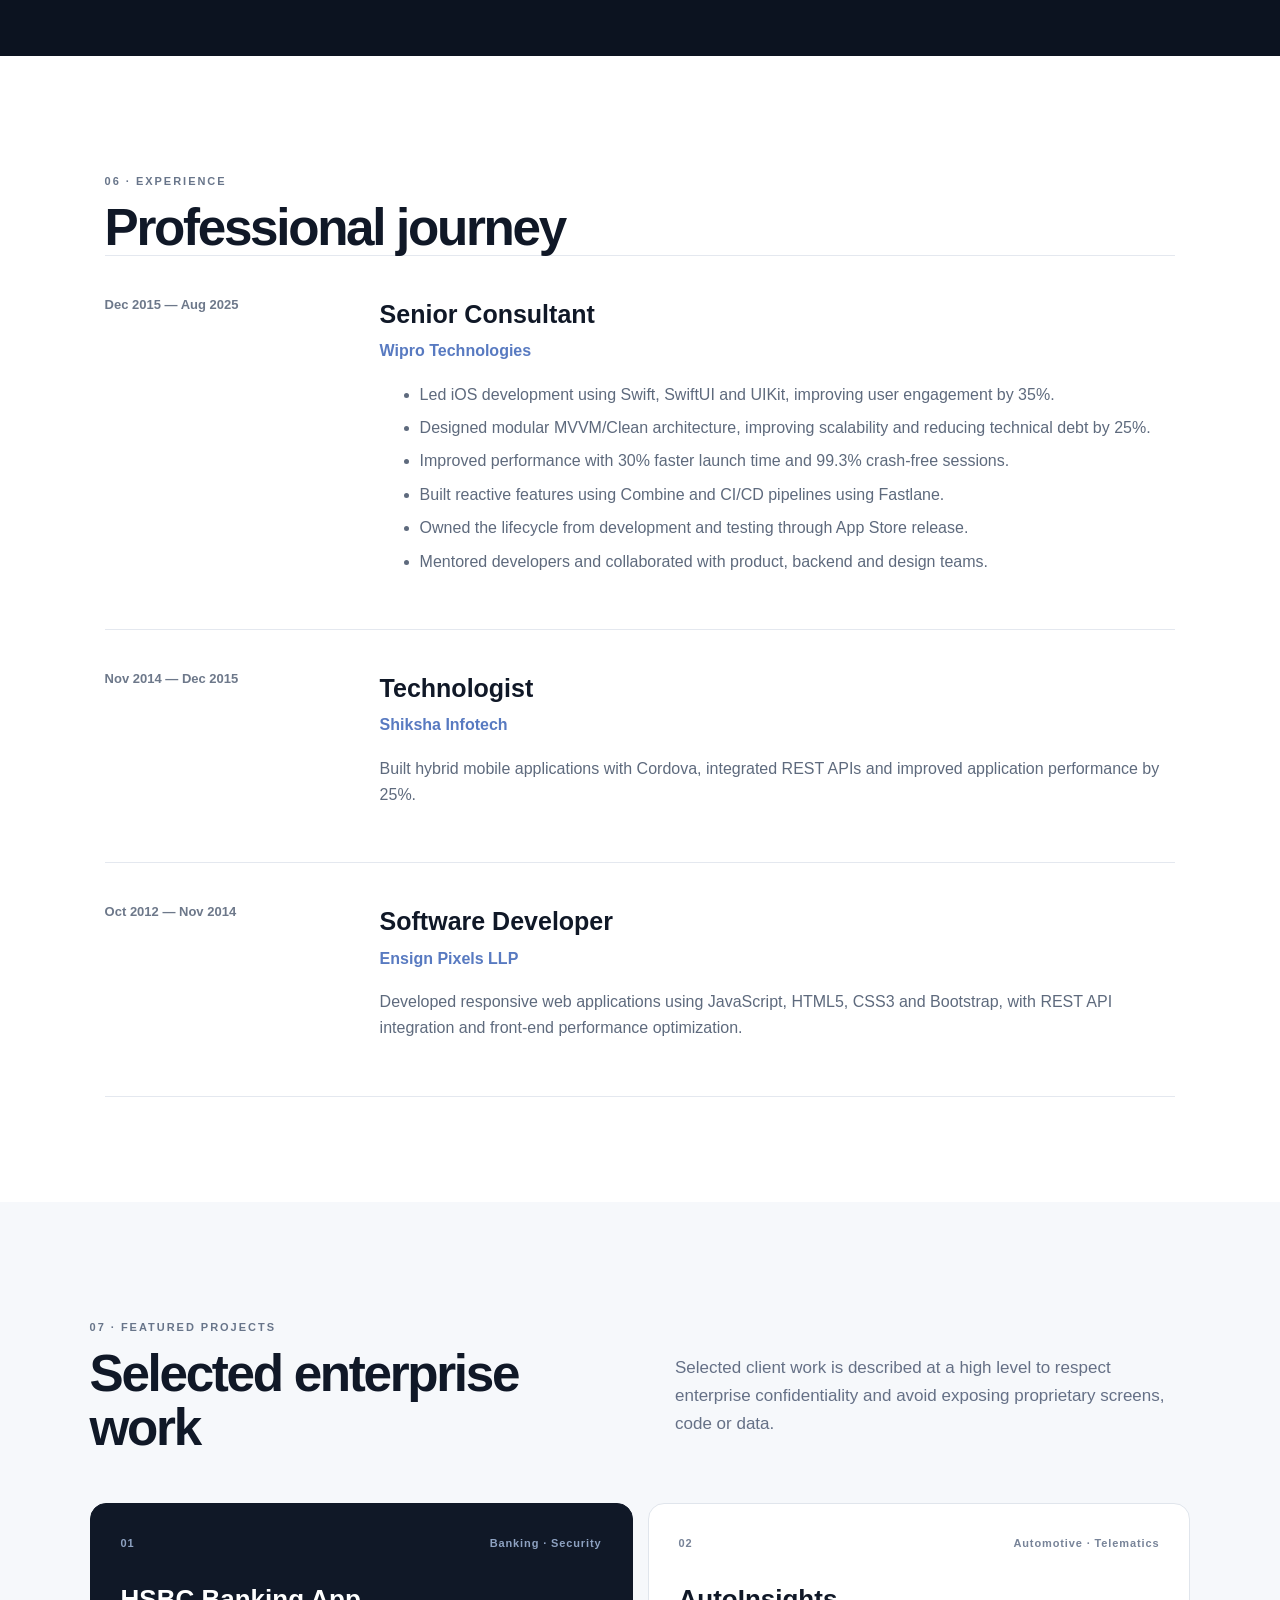
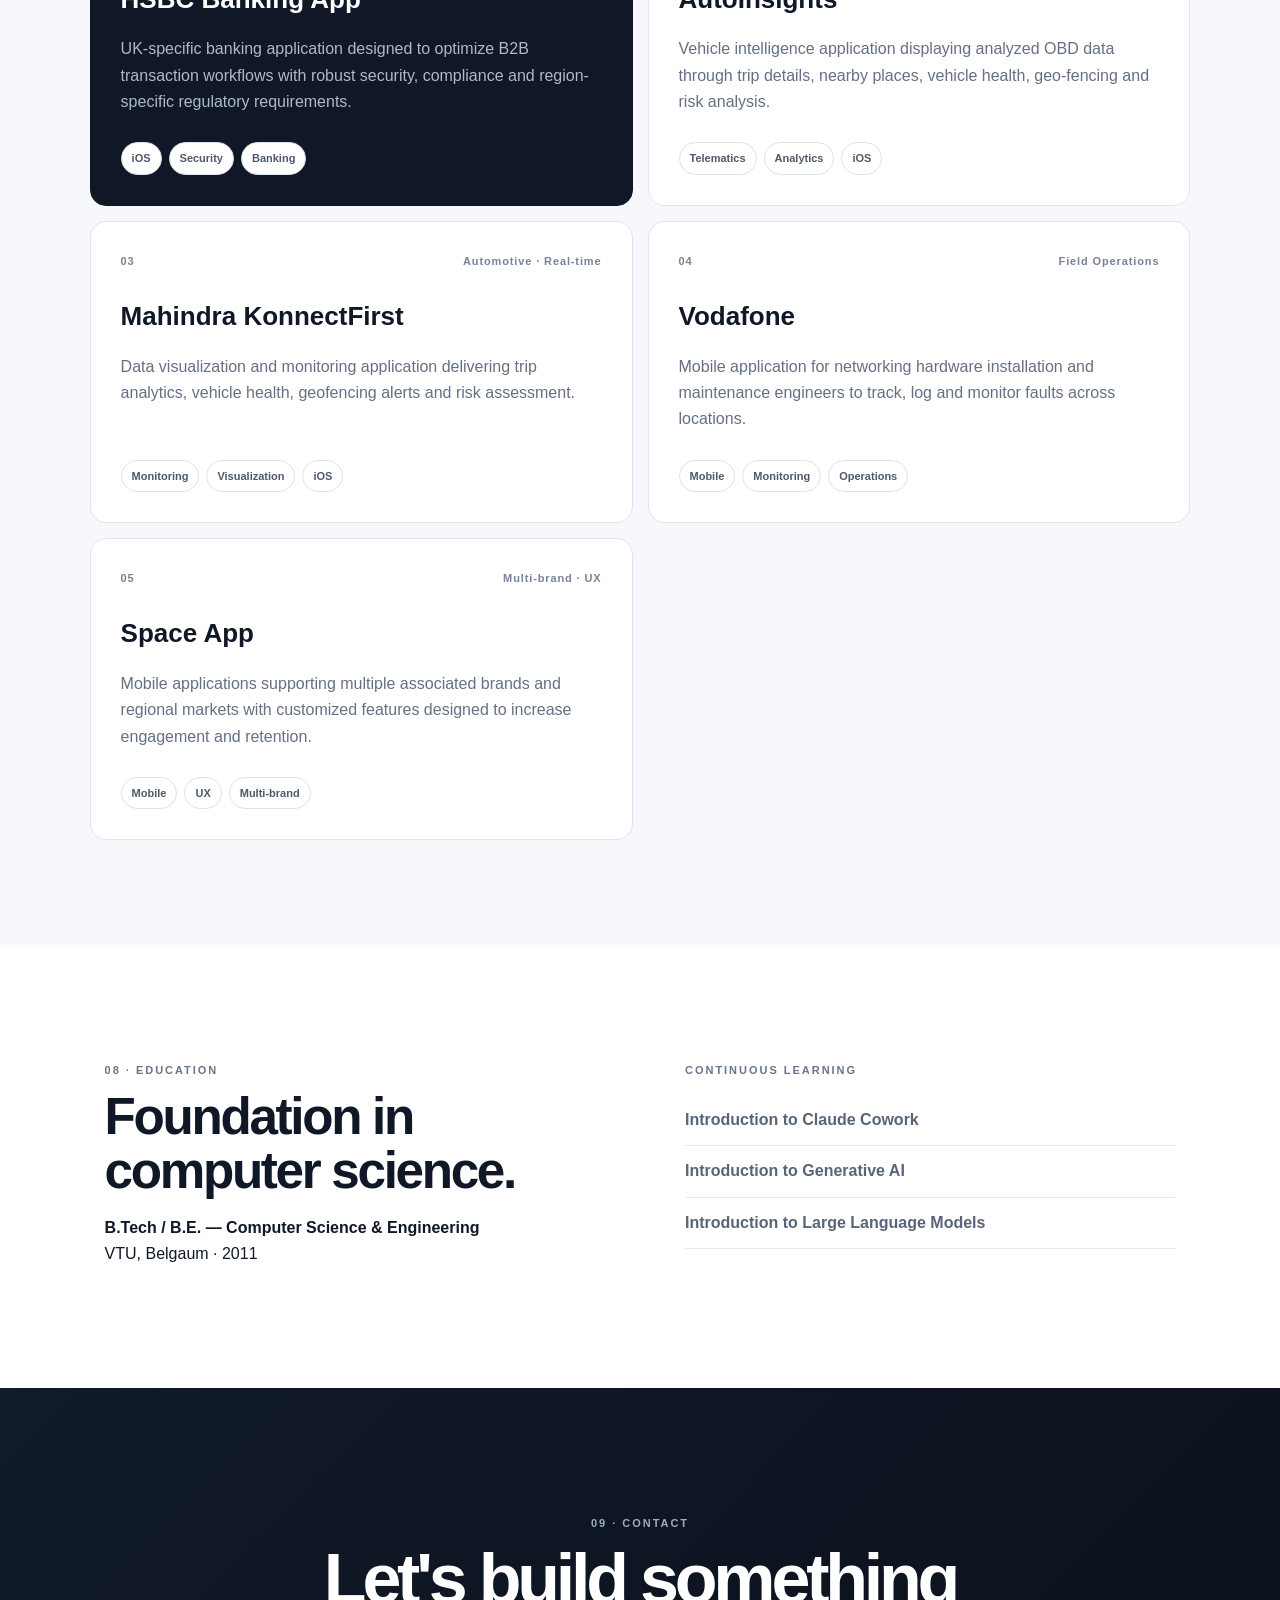
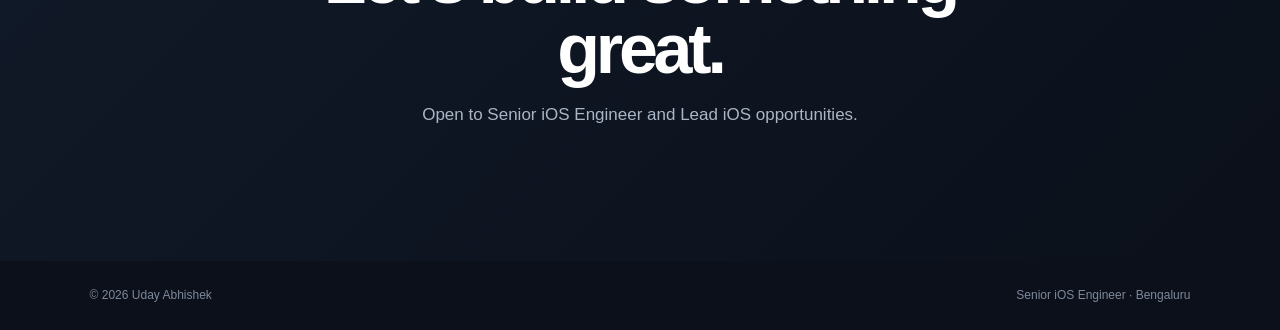
==== commit e3c11bcd: "Content updates and minor fixes" ====
--- a/index.html
+++ b/index.html
@@ -3,77 +3,117 @@
 <head>
 <meta charset="utf-8">
 <meta name="viewport" content="width=device-width,initial-scale=1">
-<meta name="description" content="Uday Abhishek — Senior iOS Engineer with 12+ years of software experience.">
 <title>Uday Abhishek | Senior iOS Engineer</title>
 <link rel="stylesheet" href="style.css">
 </head>
 <body>
 <header class="nav">
-<a class="brand" href="#top">UA</a>
-<nav><a href="#about">About</a><a href="#expertise">Expertise</a><a href="#experience">Experience</a><a href="#projects">Projects</a><a href="#contact">Contact</a></nav>
-<a class="navbtn" href="uday_resume.pdf" download>Resume ↗</a>
+<a class="logo" href="#top">UA</a>
+<nav>
+<a href="#about">About</a><a href="#bring">What I Bring</a><a href="#expertise">Expertise</a>
+<a href="#experience">Experience</a><a href="#projects">Projects</a><a href="#contact">Contact</a>
+</nav>
 </header>
 
-<section class="hero" id="top">
-<div class="heroText">
-<p class="eyebrow">SENIOR iOS ENGINEER · 12+ YEARS EXPERIENCE</p>
-<h1>Building iOS products that are <em>fast, scalable</em> and production-ready.</h1>
-<p class="lead">Senior iOS Engineer with 12+ years of overall software experience, including 9+ years building high-performance applications with Swift, SwiftUI, UIKit and Combine.</p>
-<div class="actions"><a class="btn primary" href="#projects">Explore my work ↓</a><a class="btn secondary" href="mailto:udayabhishek.in@gmail.com">Let's talk ↗</a></div>
-<div class="links"><a href="https://www.linkedin.com/in/uday-abhishek" target="_blank">LinkedIn ↗</a><a href="mailto:udayabhishek.in@gmail.com">Email ↗</a><span>Bengaluru, India</span></div>
+<main id="top">
+<section class="hero">
+<div class="hero-inner reveal">
+<div class="badge">SENIOR iOS ENGINEER</div>
+<h1>Building <span>iOS products</span> that are fast, scalable and production-ready.</h1>
+<p class="lead">12+ years of software engineering experience, including 9+ years focused on iOS, with expertise in Swift, SwiftUI, UIKit, Combine and scalable architecture.</p>
+<div class="actions">
+<a class="btn primary" href="#projects">Explore My Work ↗</a>
+<a class="btn secondary" href="mailto:udayabhishek.in@gmail.com">Let's Connect</a>
 </div>
-<div class="codebox"><div class="dots">● ● ●</div><pre><b>let</b> engineer = SenioriOS(
-  experience: <i>12+</i>,
-  architecture: "Clean",
-  ui: ["SwiftUI", "UIKit"],
-  concurrency: "async/await"
-)</pre></div>
+<div class="meta"><span>📍 Bengaluru, India</span><span>12+ Years Experience</span><span>Senior Consultant · Wipro</span></div>
+</div>
+<div class="orbit" aria-hidden="true"><div class="orb a">Swift</div><div class="orb b">SwiftUI</div><div class="orb c">Clean Architecture</div><div class="center">iOS</div></div>
 </section>
 
-<section class="section" id="about">
-<p class="label">01 / ABOUT</p><div class="two">
-<h2>Engineering with ownership from idea to App Store.</h2>
-<div><p class="large">I build production-grade mobile applications with a strong focus on architecture, performance, reliability and user experience.</p><p>My experience includes modular MVVM/Clean architecture, reactive development, performance optimization, CI/CD, mentoring and end-to-end feature ownership.</p></div>
+<section id="about" class="section">
+<div class="section-head reveal"><div><p class="eyebrow">01 · ABOUT</p><h2>Engineering with ownership from idea to App Store.</h2></div>
+<p class="intro">Senior iOS Engineer experienced in building scalable, high-performance applications, improving user engagement, optimizing performance and owning features end-to-end.</p></div>
+<div class="impact-grid">
+<div class="impact reveal"><strong>35%</strong><span>User engagement improvement</span></div>
+<div class="impact reveal"><strong>30%</strong><span>Faster app launch time</span></div>
+<div class="impact reveal"><strong>99.3%</strong><span>Crash-free sessions</span></div>
+<div class="impact reveal"><strong>25%</strong><span>Less technical debt</span></div>
 </div>
 </section>
 
-<section class="impact"><div class="impactGrid">
-<div><b>35%</b><span>User engagement improvement</span></div>
-<div><b>30%</b><span>Faster app launch</span></div>
-<div><b>99.3%</b><span>Crash-free sessions</span></div>
-<div><b>25%</b><span>Technical debt reduction</span></div>
-</div></section>
-
-<section class="section" id="expertise">
-<p class="label">02 / ENGINEERING EXPERTISE</p><h2>My technical toolkit.</h2>
-<div class="cards">
-<article><strong>⌘</strong><h3>iOS Development</h3><p>Swift, SwiftUI, UIKit and Apple's Human Interface Guidelines.</p><div class="tags">Swift · SwiftUI · UIKit</div></article>
-<article><strong>◈</strong><h3>Architecture</h3><p>Maintainable and scalable applications using proven architecture patterns.</p><div class="tags">MVVM · Clean · VIPER · Patterns</div></article>
-<article><strong>↯</strong><h3>Concurrency & Reactive</h3><p>Modern asynchronous programming and reactive features.</p><div class="tags">async/await · Swift Concurrency · Combine · GCD</div></article>
-<article><strong>⌁</strong><h3>Data & Networking</h3><p>API-driven applications and persistent data layers.</p><div class="tags">REST · Alamofire · Core Data · SQLite</div></article>
-<article><strong>✓</strong><h3>Quality & Delivery</h3><p>Testing, code quality and streamlined release workflows.</p><div class="tags">XCTest · SwiftLint · Fastlane · CI/CD</div></article>
-<article><strong>◉</strong><h3>Developer Tooling</h3><p>Modern dependency and source-control workflows.</p><div class="tags">Git · SPM · CocoaPods · Xcode</div></article>
-</div></section>
-
-<section class="dark section" id="experience">
-<p class="label">03 / EXPERIENCE</p><h2>Where I've made an impact.</h2>
-<div class="job"><div class="meta"><span>Dec 2015 — Aug 2025</span><span>Wipro Technologies</span></div><div class="jobgrid"><div><h3>Senior Consultant</h3><p>iOS · Architecture · Delivery · Mentoring</p></div><ul><li>Led iOS development using Swift, SwiftUI and UIKit, improving engagement by 35%.</li><li>Designed modular MVVM/Clean architecture, improving scalability and reducing technical debt by 25%.</li><li>Delivered 30% faster launch time and 99.3% crash-free sessions.</li><li>Built reactive features with Combine and CI/CD pipelines with Fastlane.</li><li>Owned development, testing and App Store release; mentored developers.</li></ul></div></div>
-<div class="job"><div class="meta"><span>Nov 2014 — Dec 2015</span><span>Shiksha Infotech</span></div><div class="jobgrid"><h3>Technologist</h3><p>Built hybrid mobile apps using Cordova, integrated REST APIs and improved performance by 25%.</p></div></div>
-<div class="job"><div class="meta"><span>Oct 2012 — Nov 2014</span><span>Ensign Pixels LLP</span></div><div class="jobgrid"><h3>Software Developer</h3><p>Built responsive web applications using JavaScript, HTML5, CSS3 and Bootstrap with REST API integration.</p></div></div>
+<section id="bring" class="section">
+<p class="eyebrow">02 · WHAT I BRING</p>
+<h2 class="section-title">Senior engineering beyond writing code.</h2>
+<div class="bring-grid">
+<article class="bring-card reveal"><div class="number">01</div><h3>Architecture & Design</h3><p>Designing maintainable, scalable iOS applications with clear boundaries, modular structure and practical architectural patterns.</p></article>
+<article class="bring-card reveal"><div class="number">02</div><h3>Performance</h3><p>Improving launch time, responsiveness and application stability with a focus on measurable production impact.</p></article>
+<article class="bring-card reveal"><div class="number">03</div><h3>Modern iOS</h3><p>Applying Swift, SwiftUI, Combine and modern Swift concurrency to build responsive and maintainable experiences.</p></article>
+<article class="bring-card reveal"><div class="number">04</div><h3>Engineering Quality</h3><p>Promoting testable code, code reviews, static analysis and engineering practices that keep codebases healthy.</p></article>
+<article class="bring-card reveal"><div class="number">05</div><h3>Technical Leadership</h3><p>Mentoring developers, contributing to technical decisions and collaborating across product, backend, QA and design.</p></article>
+<article class="bring-card reveal"><div class="number">06</div><h3>Delivery & Ownership</h3><p>Taking features through development, testing, CI/CD, App Store release and production support.</p></article>
+</div>
 </section>
 
-<section class="section" id="projects">
-<p class="label">04 / SELECTED PROJECTS</p><h2>Products I've helped bring to life.</h2>
-<div class="projects">
-<article><small>01 · BANKING</small><h3>HSBC Banking App</h3><p>UK-specific banking application for B2B transaction workflows with security, compliance and region-specific requirements.</p><div class="tags">iOS · Security · Banking · B2B</div><b class="result">15% <small>client satisfaction improvement</small></b></article>
-<article><small>02 · AUTOMOTIVE</small><h3>AutoInsights</h3><p>Vehicle intelligence app using analyzed OBD data for trip details, nearby places, vehicle health, geo-fencing and risk analysis.</p><div class="tags">Telematics · Data Visualization · iOS</div><a class="projectlink" href="https://apps.apple.com/us/app/wipro-autoinsights/id1281864911" target="_blank">View on App Store ↗</a></article>
-<article><small>03 · AUTOMOTIVE</small><h3>Mahindra KonnectFirst</h3><p>Data visualization and real-time monitoring for trip analytics, vehicle health, geofencing alerts and risk assessment.</p><div class="tags">Real-time · Analytics · iOS</div></article>
-<article><small>04 · FIELD OPERATIONS</small><h3>Vodafone</h3><p>Mobile application for networking hardware engineers to track, log and monitor faults across locations.</p><div class="tags">Monitoring · Mobile · Operations</div><b class="result">20% <small>estimated resolution-time improvement</small></b></article>
-<article><small>05 · MULTI-BRAND</small><h3>Space App</h3><p>Mobile applications for associated brands and regional markets, with customized features for engagement and retention.</p><div class="tags">Mobile · UX · Regional</div><b class="result">30% <small>user engagement increase</small></b></article>
-</div></section>
+<section class="section principles">
+<div class="section-head reveal"><div><p class="eyebrow">03 · ENGINEERING PRINCIPLES</p><h2>How I approach engineering problems.</h2></div>
+<p class="intro">Simple principles guide the way I design, implement and maintain production software.</p></div>
+<div class="principle-list">
+<article class="principle reveal"><span>01</span><div><h3>Keep responsibilities clear</h3><p>Use separation of concerns and appropriate abstractions so features remain easier to understand, test and evolve.</p></div></article>
+<article class="principle reveal"><span>02</span><div><h3>Design for testability</h3><p>Keep business logic independent from infrastructure where practical, making important behaviour straightforward to verify.</p></div></article>
+<article class="principle reveal"><span>03</span><div><h3>Measure before optimizing</h3><p>Use real production signals and profiling rather than adding complexity without evidence of a performance problem.</p></div></article>
+<article class="principle reveal"><span>04</span><div><h3>Use concurrency deliberately</h3><p>Prefer structured concurrency and clear ownership of mutable state to build responsive and predictable applications.</p></div></article>
+<article class="principle reveal"><span>05</span><div><h3>Prefer maintainable solutions</h3><p>Favor readable, focused designs that the team can understand and safely change over unnecessary complexity.</p></div></article>
+</div>
+</section>
 
-<section class="section education"><p class="label">05 / EDUCATION & LEARNING</p><div class="two"><h2>Always learning.</h2><div><h3>B.Tech / B.E. — Computer Science & Engineering</h3><p>VTU, Belgaum · 2011</p><hr><h3>Recent Certifications</h3><ul><li>Introduction to Claude Cowork</li><li>Introduction to Generative AI</li><li>Introduction to Large Language Models</li></ul></div></div></section>
+<section class="section dark leadership">
+<div class="section-head reveal"><div><p class="eyebrow light">04 · BEYOND THE CODE</p><h2>Technical leadership through collaboration.</h2></div>
+<p class="intro light-text">Strong mobile engineering is also about helping the team make better decisions and deliver reliably.</p></div>
+<div class="lead-grid">
+<article class="lead-card reveal"><span>MENTORING</span><h3>Help engineers grow.</h3><p>Share knowledge, provide practical guidance and help developers strengthen their Swift and iOS engineering practices.</p></article>
+<article class="lead-card reveal"><span>CODE REVIEWS</span><h3>Raise the quality bar.</h3><p>Review code with attention to correctness, maintainability, performance, architecture and long-term ownership.</p></article>
+<article class="lead-card reveal"><span>COLLABORATION</span><h3>Connect technology to product.</h3><p>Work closely with product, backend, QA and design teams to turn requirements into reliable mobile features.</p></article>
+</div>
+</section>
 
-<section class="contact" id="contact"><p class="label">06 / CONTACT</p><h2>Have an iOS challenge worth solving?</h2><p>Open to senior iOS engineering and technical leadership opportunities.</p><div class="actions"><a class="btn light" href="mailto:udayabhishek.in@gmail.com">Email Me ↗</a><a class="btn outline" href="https://www.linkedin.com/in/uday-abhishek" target="_blank">LinkedIn ↗</a></div></section>
-<footer><span>Uday Abhishek</span><span>Senior iOS Engineer · Bengaluru, India</span><span>© 2026</span></footer>
-</body></html>+<section id="expertise" class="section dark expertise-section">
+<div class="section-head reveal"><div><p class="eyebrow light">05 · ENGINEERING EXPERTISE</p><h2>Built for scale, quality and maintainability.</h2></div></div>
+<div class="expertise-grid">
+<article class="expertise reveal"><small>01</small><h3>iOS Development</h3><p>Swift, SwiftUI, UIKit, REST APIs and production mobile application development.</p><div class="chips"><span>Swift</span><span>SwiftUI</span><span>UIKit</span><span>REST</span></div></article>
+<article class="expertise reveal"><small>02</small><h3>Architecture</h3><p>Modular, maintainable application design with a focus on clean boundaries and scalability.</p><div class="chips"><span>MVVM</span><span>Clean</span><span>VIPER</span><span>Patterns</span></div></article>
+<article class="expertise reveal"><small>03</small><h3>Concurrency & Reactive</h3><p>Modern asynchronous programming and reactive features for responsive user experiences.</p><div class="chips"><span>async/await</span><span>Concurrency</span><span>Combine</span><span>GCD</span></div></article>
+<article class="expertise reveal"><small>04</small><h3>Quality & Delivery</h3><p>Testing, code quality and streamlined release workflows from development to App Store.</p><div class="chips"><span>XCTest</span><span>SwiftLint</span><span>Fastlane</span><span>SPM</span></div></article>
+</div>
+</section>
+
+<section id="experience" class="section">
+<p class="eyebrow">06 · EXPERIENCE</p><h2>Professional journey</h2>
+<div class="timeline">
+<article class="role reveal"><div class="date">Dec 2015 — Aug 2025</div><div><h3>Senior Consultant</h3><p class="company">Wipro Technologies</p><ul><li>Led iOS development using Swift, SwiftUI and UIKit, improving user engagement by 35%.</li><li>Designed modular MVVM/Clean architecture, improving scalability and reducing technical debt by 25%.</li><li>Improved performance with 30% faster launch time and 99.3% crash-free sessions.</li><li>Built reactive features using Combine and CI/CD pipelines using Fastlane.</li><li>Owned the lifecycle from development and testing through App Store release.</li><li>Mentored developers and collaborated with product, backend and design teams.</li></ul></div></article>
+<article class="role reveal"><div class="date">Nov 2014 — Dec 2015</div><div><h3>Technologist</h3><p class="company">Shiksha Infotech</p><p>Built hybrid mobile applications with Cordova, integrated REST APIs and improved application performance by 25%.</p></div></article>
+<article class="role reveal"><div class="date">Oct 2012 — Nov 2014</div><div><h3>Software Developer</h3><p class="company">Ensign Pixels LLP</p><p>Developed responsive web applications using JavaScript, HTML5, CSS3 and Bootstrap, with REST API integration and front-end performance optimization.</p></div></article>
+</div>
+</section>
+
+<section id="projects" class="section projects">
+<div class="section-head reveal"><div><p class="eyebrow">07 · FEATURED PROJECTS</p><h2>Selected enterprise work</h2></div>
+<p class="intro">Selected client work is described at a high level to respect enterprise confidentiality and avoid exposing proprietary screens, code or data.</p></div>
+<div class="project-grid">
+<article class="project featured reveal"><div class="project-top"><span>01</span><span>Banking · Security</span></div><h3>HSBC Banking App</h3><p>UK-specific banking application designed to optimize B2B transaction workflows with robust security, compliance and region-specific regulatory requirements.</p><div class="chips"><span>iOS</span><span>Security</span><span>Banking</span></div></article>
+<article class="project reveal"><div class="project-top"><span>02</span><span>Automotive · Telematics</span></div><h3>AutoInsights</h3><p>Vehicle intelligence application displaying analyzed OBD data through trip details, nearby places, vehicle health, geo-fencing and risk analysis.</p><div class="chips"><span>Telematics</span><span>Analytics</span><span>iOS</span></div></article>
+<article class="project reveal"><div class="project-top"><span>03</span><span>Automotive · Real-time</span></div><h3>Mahindra KonnectFirst</h3><p>Data visualization and monitoring application delivering trip analytics, vehicle health, geofencing alerts and risk assessment.</p><div class="chips"><span>Monitoring</span><span>Visualization</span><span>iOS</span></div></article>
+<article class="project reveal"><div class="project-top"><span>04</span><span>Field Operations</span></div><h3>Vodafone</h3><p>Mobile application for networking hardware installation and maintenance engineers to track, log and monitor faults across locations.</p><div class="chips"><span>Mobile</span><span>Monitoring</span><span>Operations</span></div></article>
+<article class="project reveal"><div class="project-top"><span>05</span><span>Multi-brand · UX</span></div><h3>Space App</h3><p>Mobile applications supporting multiple associated brands and regional markets with customized features designed to increase engagement and retention.</p><div class="chips"><span>Mobile</span><span>UX</span><span>Multi-brand</span></div></article>
+</div>
+</section>
+
+<section class="section"><div class="two-col reveal"><div><p class="eyebrow">08 · EDUCATION</p><h2>Foundation in computer science.</h2><p><strong>B.Tech / B.E. — Computer Science & Engineering</strong><br>VTU, Belgaum · 2011</p></div>
+<div><p class="eyebrow">CONTINUOUS LEARNING</p><ul class="learning"><li>Introduction to Claude Cowork</li><li>Introduction to Generative AI</li><li>Introduction to Large Language Models</li></ul></div></div></section>
+
+<section id="contact" class="contact"><div class="reveal"><p class="eyebrow light">09 · CONTACT</p><h2>Let's build something great.</h2><p>Open to Senior iOS Engineer and Lead iOS opportunities.</p>
+<div class="actions center"><a class="btn white" href="mailto:udayabhishek.in@gmail.com">Email Me</a><a class="btn outline" href="https://www.linkedin.com/in/uday-abhishek" target="_blank">LinkedIn ↗</a><a class="btn outline" href="https://github.com/udayabhishek" target="_blank">GitHub ↗</a></div></div></section>
+</main>
+<footer><span>© 2026 Uday Abhishek</span><span>Senior iOS Engineer · Bengaluru</span></footer>
+<script>const o=new IntersectionObserver(e=>e.forEach(x=>{if(x.isIntersecting)x.target.classList.add('visible')}),{threshold:.12});document.querySelectorAll('.reveal').forEach(x=>o.observe(x));</script>
+</body>
+</html>
--- a/style.css
+++ b/style.css
@@ -1 +1 @@
-*{box-sizing:border-box}html{scroll-behavior:smooth}body{margin:0;font-family:Inter,-apple-system,BlinkMacSystemFont,"Segoe UI",sans-serif;color:#18202e;background:#fbfcfe;line-height:1.65}a{text-decoration:none;color:inherit}.nav{position:sticky;top:0;z-index:10;height:74px;padding:0 6%;display:flex;align-items:center;justify-content:space-between;background:#fbfcfeda;backdrop-filter:blur(16px);border-bottom:1px solid #e5e9ef}.brand{display:grid;place-items:center;width:42px;height:42px;border-radius:12px;background:#18202e;color:white;font-weight:850}.nav nav{display:flex;gap:27px;color:#687386;font-size:13px;font-weight:700}.navbtn{border:1px solid #cdd4df;border-radius:9px;padding:8px 14px;font-size:13px;font-weight:800}.hero{padding:105px 6%;display:grid;grid-template-columns:1.25fr .75fr;gap:55px;align-items:center;min-height:84vh;background:radial-gradient(circle at 83% 30%,#dce9ff,transparent 28%),linear-gradient(135deg,#f4f8ff,#fbfcfe 65%)}.heroText{max-width:900px;margin:auto}.eyebrow,.label{font-size:11px;letter-spacing:.17em;font-weight:850;color:#6b7688}.hero h1{font-size:clamp(45px,6.1vw,77px);line-height:1;letter-spacing:-.065em;margin:18px 0 25px}.hero em{font-style:normal;color:#365e9e}.lead{font-size:19px;color:#5e697b;max-width:760px}.actions{display:flex;gap:12px;flex-wrap:wrap;margin:29px 0}.btn{padding:13px 20px;border-radius:10px;font-size:14px;font-weight:800;display:inline-block}.primary{background:#18202e;color:white}.secondary{background:white;border:1px solid #cdd4df}.links{display:flex;gap:22px;flex-wrap:wrap;color:#687386;font-size:13px;font-weight:650}.codebox{max-width:440px;background:#151b26;color:#d9e0eb;border-radius:18px;padding:20px;box-shadow:0 30px 60px #26364a2b;transform:rotate(2deg);margin:auto}.dots{color:#7f8a9d;letter-spacing:4px;margin-bottom:20px;font-size:10px}.codebox pre{white-space:pre-wrap;font:13px/2 "SFMono-Regular",Consolas,monospace}.codebox b{color:#c8a6ff}.codebox i{color:#9ee7b1;font-style:normal}.section{max-width:1200px;margin:auto;padding:105px 6%}.two{display:grid;grid-template-columns:1fr 1fr;gap:80px}.section h2,.contact h2{font-size:clamp(35px,4.4vw,55px);line-height:1.06;letter-spacing:-.05em;margin:0 0 28px}.large{font-size:22px;color:#465267}.two p:not(.large),.education p,.education li{color:#687386}.impact{background:#18202e;color:white}.impactGrid{max-width:1200px;margin:auto;padding:48px 6%;display:grid;grid-template-columns:repeat(4,1fr);gap:20px}.impact b{display:block;font-size:42px;letter-spacing:-.05em}.impact span{color:#aeb8c8;font-size:13px}.cards{display:grid;grid-template-columns:repeat(3,1fr);gap:16px}.cards article{background:white;border:1px solid #e0e5ed;border-radius:16px;padding:27px;transition:.2s}.cards article:hover,.projects article:hover{transform:translateY(-4px);box-shadow:0 16px 35px #1c273a12}.cards strong{font-size:25px}.cards h3{margin:15px 0 6px}.cards p,.projects p{color:#667286;font-size:14px}.tags{margin-top:18px;color:#536076;font-size:11px;font-weight:750;line-height:2}.dark{max-width:none;background:#18202e;color:white}.dark>*{max-width:1080px;margin-left:auto;margin-right:auto}.dark .label{color:#909bad}.job{border-top:1px solid #394352;padding:30px 0}.meta{display:flex;justify-content:space-between;color:#aeb8c8;font-size:12px;text-transform:uppercase;letter-spacing:.08em}.jobgrid{display:grid;grid-template-columns:.7fr 1.3fr;gap:45px;margin-top:15px}.job h3{font-size:28px;margin:0}.job p,.job li{color:#b8c1ce;font-size:14px}.job li{margin:7px 0}.projects{display:grid;grid-template-columns:repeat(2,1fr);gap:16px;margin-top:40px}.projects article{background:white;border:1px solid #e0e5ed;border-radius:17px;padding:30px;transition:.2s}.projects article small{font-size:10px;color:#8792a3;font-weight:850;letter-spacing:.1em}.projects h3{font-size:28px;margin:45px 0 10px}.result{display:block;font-size:28px;margin-top:27px}.result small{font-size:11px;color:#687386;font-weight:650}.projectlink{display:inline-block;margin-top:25px;font-size:13px;font-weight:800}.education{border-top:1px solid #e3e7ee}.contact{padding:110px 6%;text-align:center;background:#e8f0ff}.contact h2{max-width:850px;margin:20px auto}.contact p:not(.label){color:#5e697b}.light{background:#18202e;color:white}.outline{border:1px solid #a4b0c2;margin-left:5px}footer{display:flex;justify-content:space-between;padding:24px 6%;font-size:12px;color:#758094;border-top:1px solid #dfe4eb;background:white}@media(max-width:850px){.nav nav{display:none}.hero,.two,.jobgrid{grid-template-columns:1fr}.hero{padding-top:75px}.impactGrid{grid-template-columns:repeat(2,1fr)}.cards{grid-template-columns:1fr 1fr}.projects{grid-template-columns:1fr}}@media(max-width:560px){.hero{padding:65px 5%}.hero h1{font-size:48px}.section{padding:75px 5%}.cards{grid-template-columns:1fr}.meta{flex-direction:column;gap:5px}.impactGrid{padding:40px 5%}footer{flex-direction:column;gap:6px;padding:22px 5%}}+*{box-sizing:border-box}html{scroll-behavior:smooth}:root{--ink:#101827;--muted:#657086;--line:#e4e8ef;--soft:#f6f8fb;--dark:#0c1320;--blue:#557fcf}body{margin:0;color:var(--ink);background:#fff;font-family:Inter,-apple-system,BlinkMacSystemFont,"Segoe UI",sans-serif;line-height:1.65}a{text-decoration:none;color:inherit}.nav{height:74px;position:sticky;top:0;z-index:20;display:flex;align-items:center;justify-content:space-between;padding:0 7%;background:#ffffffe8;backdrop-filter:blur(16px);border-bottom:1px solid var(--line)}.logo{width:40px;height:40px;display:grid;place-items:center;border-radius:11px;background:var(--ink);color:#fff;font-weight:850}.nav nav{display:flex;gap:25px;font-size:13px;font-weight:700;color:#626d80}.nav nav a:hover{color:var(--ink)}.hero{min-height:calc(100vh - 74px);padding:90px 7%;display:flex;align-items:center;position:relative;overflow:hidden;background:radial-gradient(circle at 78% 28%,#e7f0ff 0,transparent 26%),linear-gradient(135deg,#f8faff,#fff 65%)}.hero-inner{width:62%;max-width:900px;position:relative;z-index:2}.badge{display:inline-block;padding:7px 11px;border:1px solid #dbe2ed;border-radius:999px;background:#fff;margin-bottom:22px;font-size:11px;font-weight:850;letter-spacing:.18em}.hero h1{font-size:clamp(48px,6.6vw,84px);line-height:.98;letter-spacing:-.065em;margin:0;max-width:880px}.hero h1 span{color:var(--blue)}.lead{max-width:740px;margin:30px 0;color:#5d687b;font-size:19px}.actions{display:flex;gap:12px;flex-wrap:wrap;margin:28px 0}.center{justify-content:center}.btn{padding:13px 19px;border-radius:10px;font-weight:800;font-size:14px;transition:.22s}.btn:hover{transform:translateY(-2px);box-shadow:0 10px 25px #10182720}.primary{background:var(--ink);color:#fff}.secondary{background:#fff;border:1px solid #d6dce6}.white{background:#fff;color:var(--ink)}.outline{border:1px solid #69758a;color:#fff}.meta{display:flex;gap:20px;flex-wrap:wrap;color:#6b7688;font-size:13px;margin-top:25px}.orbit{position:absolute;right:6%;width:350px;height:350px;border:1px solid #dbe3ef;border-radius:50%}.orbit:before{content:"";position:absolute;inset:45px;border:1px dashed #ccd7e6;border-radius:50%}.center{position:absolute;left:50%;top:50%;transform:translate(-50%,-50%);width:110px;height:110px;border-radius:50%;display:grid;place-items:center;background:var(--ink);color:#fff;font-size:26px;font-weight:850;box-shadow:0 20px 50px #10182733}.orb{position:absolute;padding:10px 14px;border-radius:10px;background:#fff;border:1px solid #dfe5ee;box-shadow:0 12px 30px #14233c14;font-size:12px;font-weight:800}.a{top:18px;left:100px}.b{right:0;top:150px}.c{bottom:28px;left:50px}.section{padding:105px 7%;max-width:1250px;margin:auto}.eyebrow{font-size:11px;font-weight:850;letter-spacing:.18em;color:#68758a}.section-head{display:grid;grid-template-columns:1fr 1fr;gap:70px;align-items:end;margin-bottom:48px}.section h2,.section-title{font-size:clamp(34px,4vw,52px);line-height:1.06;letter-spacing:-.045em;margin:8px 0 0}.section-title{margin-bottom:45px}.intro{color:var(--muted);font-size:17px}.impact-grid{display:grid;grid-template-columns:repeat(4,1fr);gap:15px}.impact{padding:28px;border:1px solid var(--line);border-radius:16px;background:#fff}.impact strong{display:block;font-size:38px;letter-spacing:-.04em}.impact span{font-size:13px;color:#687488}.bring-grid{display:grid;grid-template-columns:repeat(3,1fr);gap:15px}.bring-card{padding:28px;border:1px solid var(--line);border-radius:16px;background:#fff;transition:.25s}.bring-card:hover{transform:translateY(-4px);box-shadow:0 18px 40px #1e2d4610}.number{font-size:11px;font-weight:850;color:#6d7b90;letter-spacing:.12em}.bring-card h3{font-size:20px;margin:18px 0 8px}.bring-card p{margin:0;color:#657084;font-size:14px}.principles{background:var(--soft);max-width:none}.principles>*{max-width:1110px;margin-left:auto;margin-right:auto}.principle-list{border-top:1px solid #dfe5ec}.principle{display:grid;grid-template-columns:80px 1fr;gap:30px;padding:27px 0;border-bottom:1px solid #dfe5ec}.principle>span{font-size:12px;font-weight:850;color:#77849a}.principle h3{margin:0 0 5px;font-size:20px}.principle p{margin:0;color:#657084;font-size:14px;max-width:760px}.dark{max-width:none;background:var(--dark);color:#fff}.dark>*{max-width:1110px;margin-left:auto;margin-right:auto}.light{color:#9eabc0}.light-text{color:#aab5c6!important}.lead-grid{display:grid;grid-template-columns:repeat(3,1fr);gap:15px}.lead-card{padding:30px;border:1px solid #293548;border-radius:16px;background:#111a29}.lead-card span{font-size:10px;letter-spacing:.15em;font-weight:850;color:#8fa4c8}.lead-card h3{font-size:23px;margin:18px 0 7px}.lead-card p{color:#a9b4c5;font-size:14px}.expertise-section{padding-top:105px}.expertise-grid{display:grid;grid-template-columns:repeat(2,1fr);gap:15px}.expertise{padding:30px;border:1px solid #253043;border-radius:16px;background:#111a29}.expertise small{color:#8fa4c8;font-weight:800}.expertise h3{font-size:22px;margin:20px 0 7px}.expertise p{color:#a9b4c5}.chips{display:flex;gap:7px;flex-wrap:wrap}.chips span{padding:6px 10px;border:1px solid #dce2ea;border-radius:999px;font-size:11px;font-weight:750;background:#fff;color:#4e5a6c}.expertise .chips span{background:#192334;border-color:#303d51;color:#c5cfde}.timeline{border-top:1px solid var(--line)}.role{display:grid;grid-template-columns:230px 1fr;gap:45px;padding:38px 0;border-bottom:1px solid var(--line)}.date{font-size:13px;color:#6d788a;font-weight:700}.role h3{font-size:25px;margin:0}.company{color:#587ac1;font-weight:750;margin:3px 0 17px}.role li,.role p:not(.company){color:#5e6a7d}.role li{margin:7px 0}.projects{max-width:none;background:var(--soft)}.projects>*{max-width:1110px;margin-left:auto;margin-right:auto}.project-grid{display:grid;grid-template-columns:repeat(2,1fr);gap:15px}.project{padding:30px;border:1px solid #e0e5ec;background:#fff;border-radius:16px;transition:.25s}.project:hover{transform:translateY(-4px);box-shadow:0 18px 40px #1e2d4614}.featured{background:var(--ink);color:#fff;border-color:var(--ink)}.project-top{display:flex;justify-content:space-between;color:#778398;font-size:11px;font-weight:800;letter-spacing:.08em}.featured .project-top{color:#8ea2c2}.project h3{font-size:26px;margin:25px 0 10px}.project p{color:#657084;min-height:90px}.featured p{color:#aeb9c9}.learning{padding-left:0;padding-right:0;list-style:none}.two-col{display:grid;grid-template-columns:1fr 1fr;gap:90px}.learning li{padding:12px 0;border-bottom:1px solid var(--line);color:#586578;font-weight:650}.contact{padding:115px 7%;text-align:center;background:linear-gradient(135deg,#111a29,#0b101a);color:#fff}.contact>div{max-width:800px;margin:auto}.contact h2{font-size:clamp(42px,6vw,70px);line-height:1;letter-spacing:-.06em;margin:8px 0 15px}.contact p:not(.eyebrow){color:#aab5c6;font-size:17px}footer{display:flex;justify-content:space-between;padding:25px 7%;background:#0b101a;color:#7e899b;font-size:12px}.reveal{opacity:0;transform:translateY(18px);transition:opacity .7s ease,transform .7s ease}.reveal.visible{opacity:1;transform:none}@media(max-width:900px){.hero{padding-top:75px}.hero-inner{width:100%}.orbit{display:none}.section-head{grid-template-columns:1fr;gap:15px}.impact-grid,.bring-grid,.lead-grid{grid-template-columns:repeat(2,1fr)}}@media(max-width:650px){.nav{padding:0 6%}.nav nav{display:none}.hero{padding:65px 6%}.section{padding:75px 6%}.lead{font-size:17px}.impact-grid,.bring-grid,.expertise-grid,.project-grid,.two-col,.lead-grid{grid-template-columns:1fr}.role{grid-template-columns:1fr;gap:8px}.principle{grid-template-columns:45px 1fr;gap:12px}.meta{flex-direction:column;gap:6px}.project p{min-height:0}footer{padding:22px 6%;flex-direction:column;gap:5px}}@media(prefers-reduced-motion:reduce){html{scroll-behavior:auto}.reveal{opacity:1;transform:none;transition:none}.project,.btn,.bring-card{transition:none}}
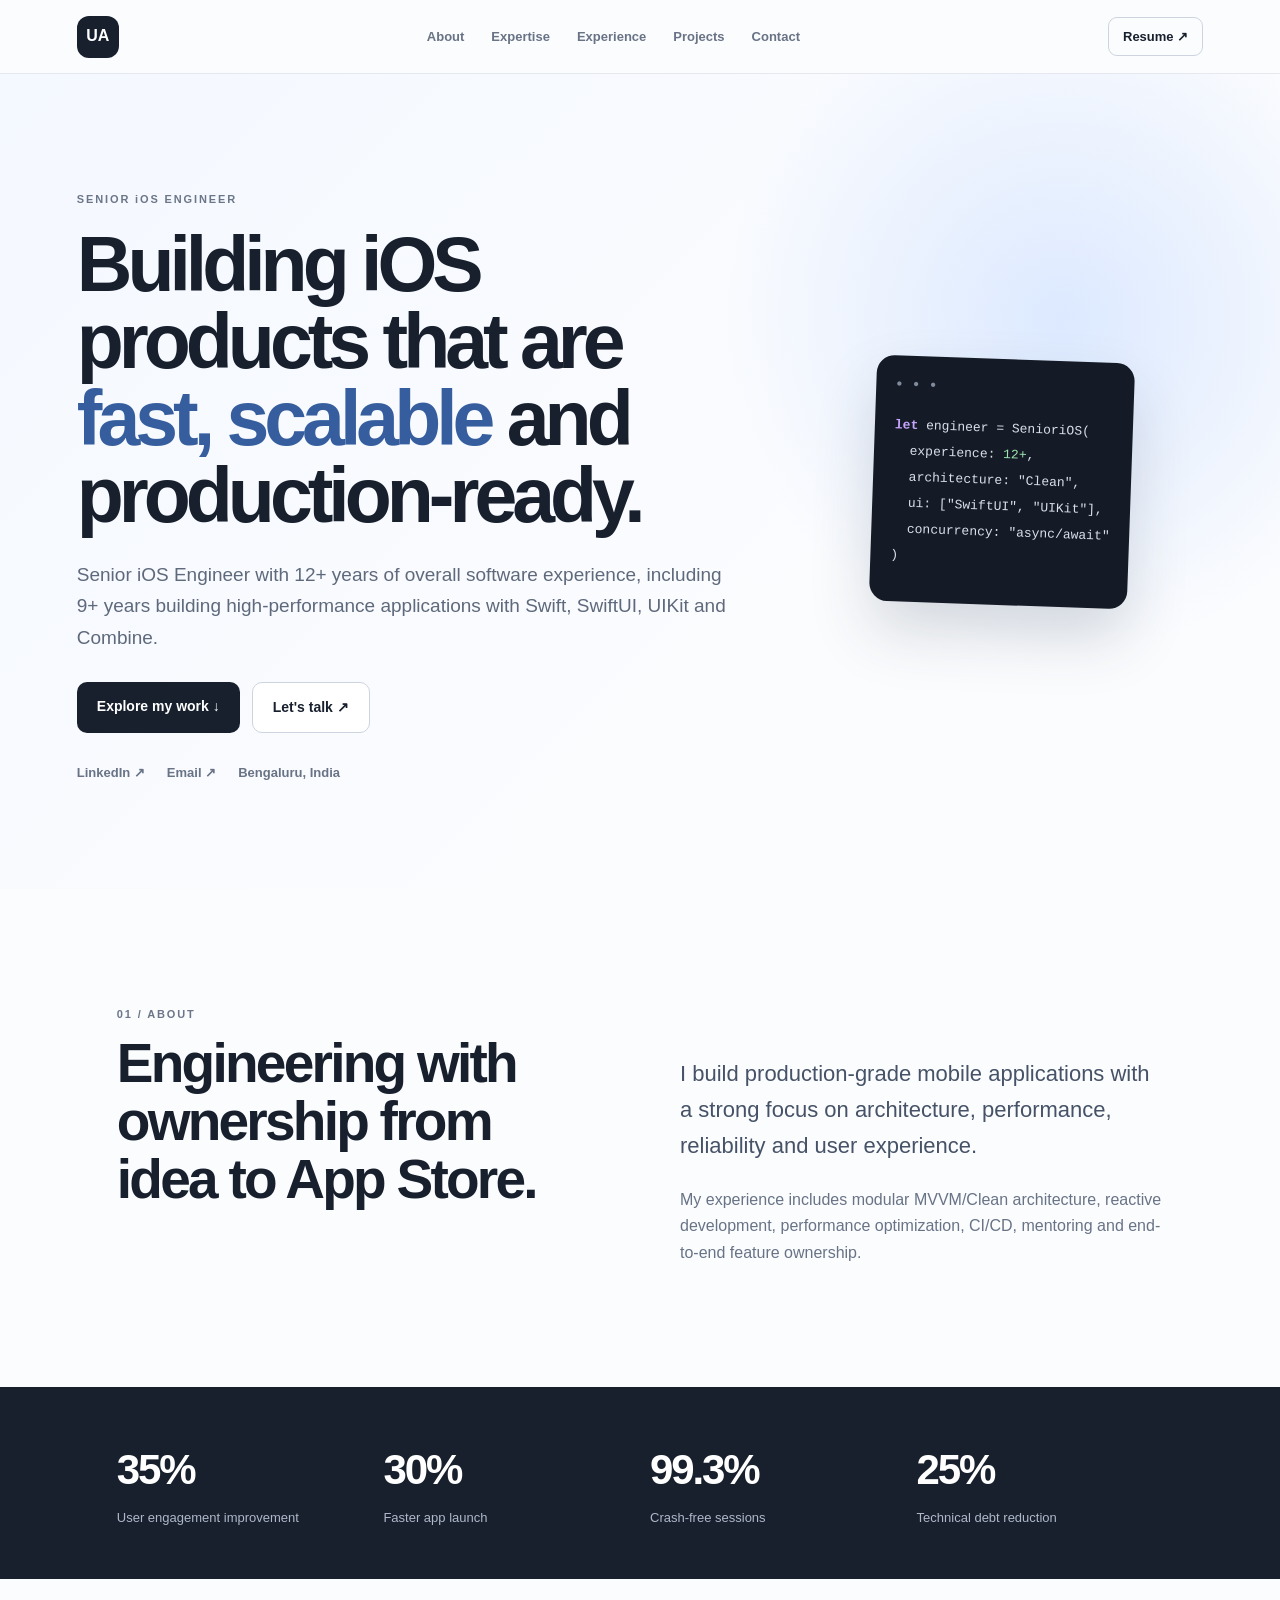
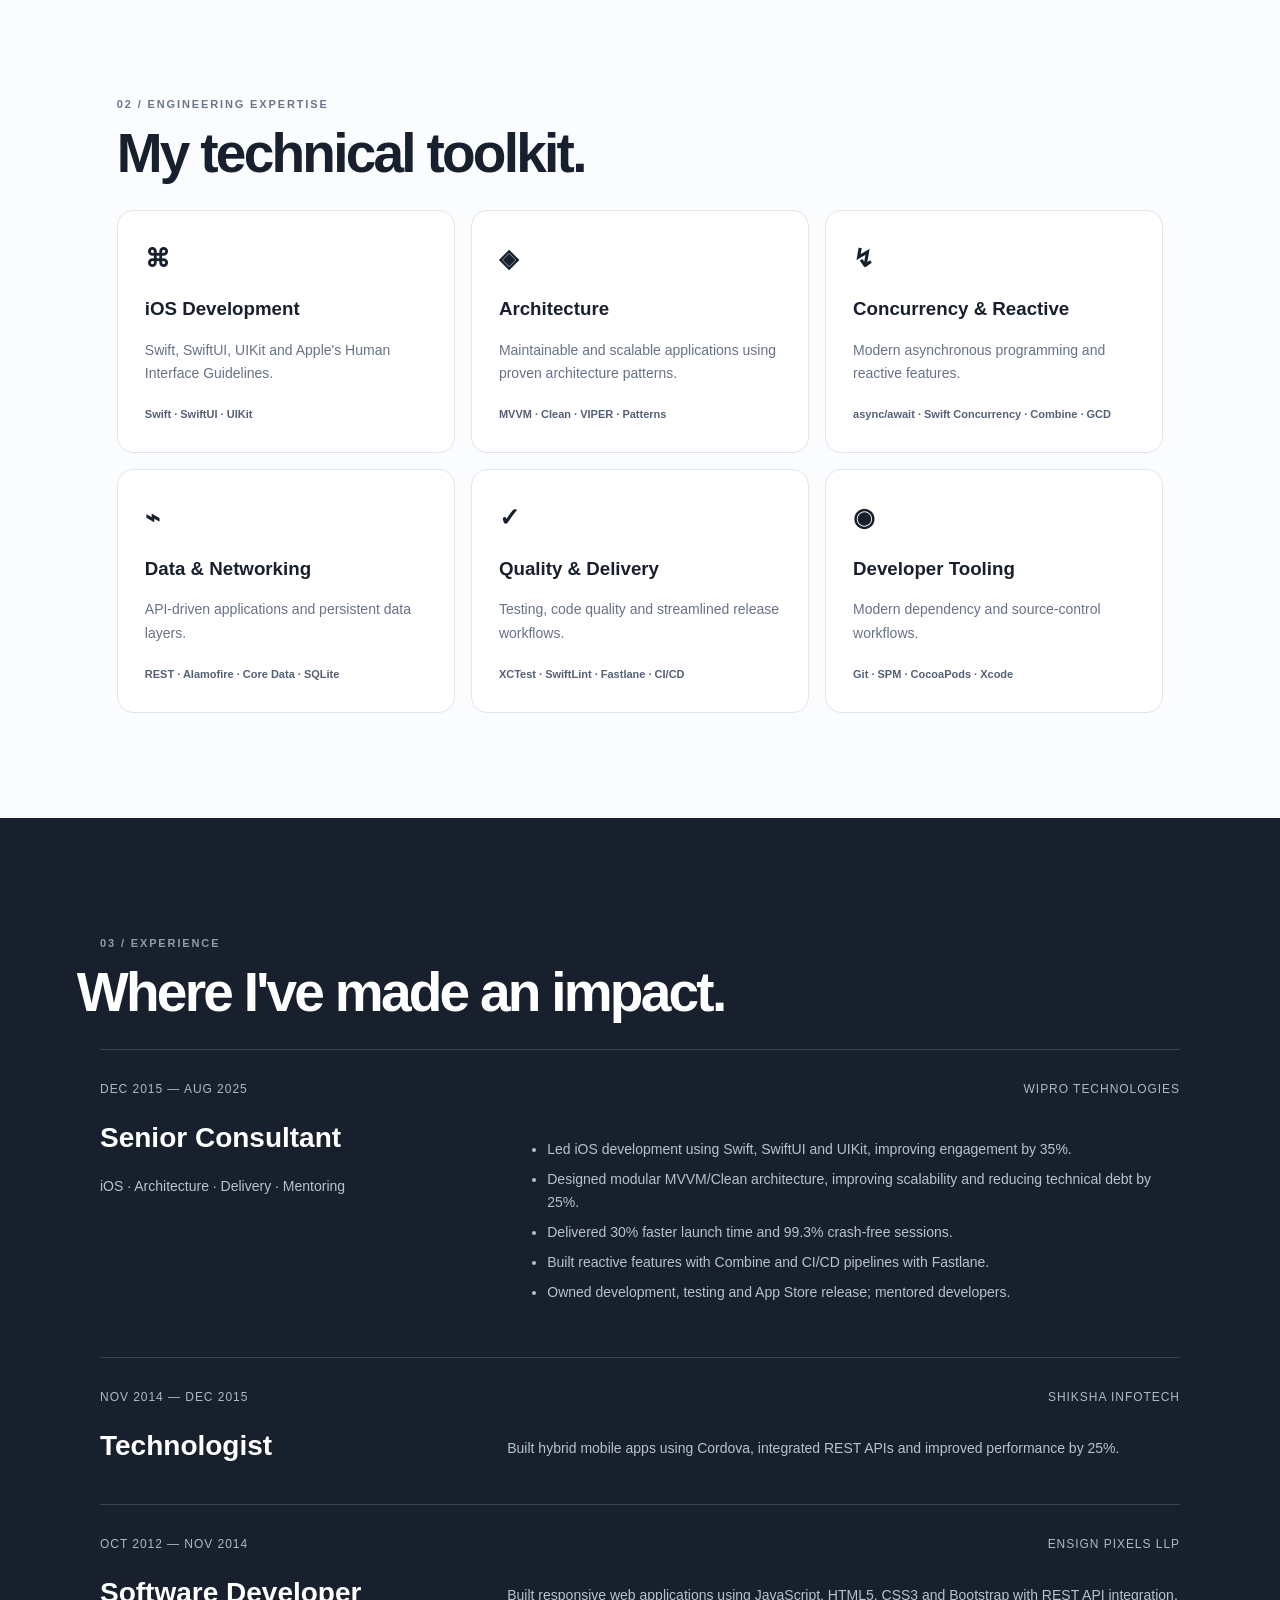
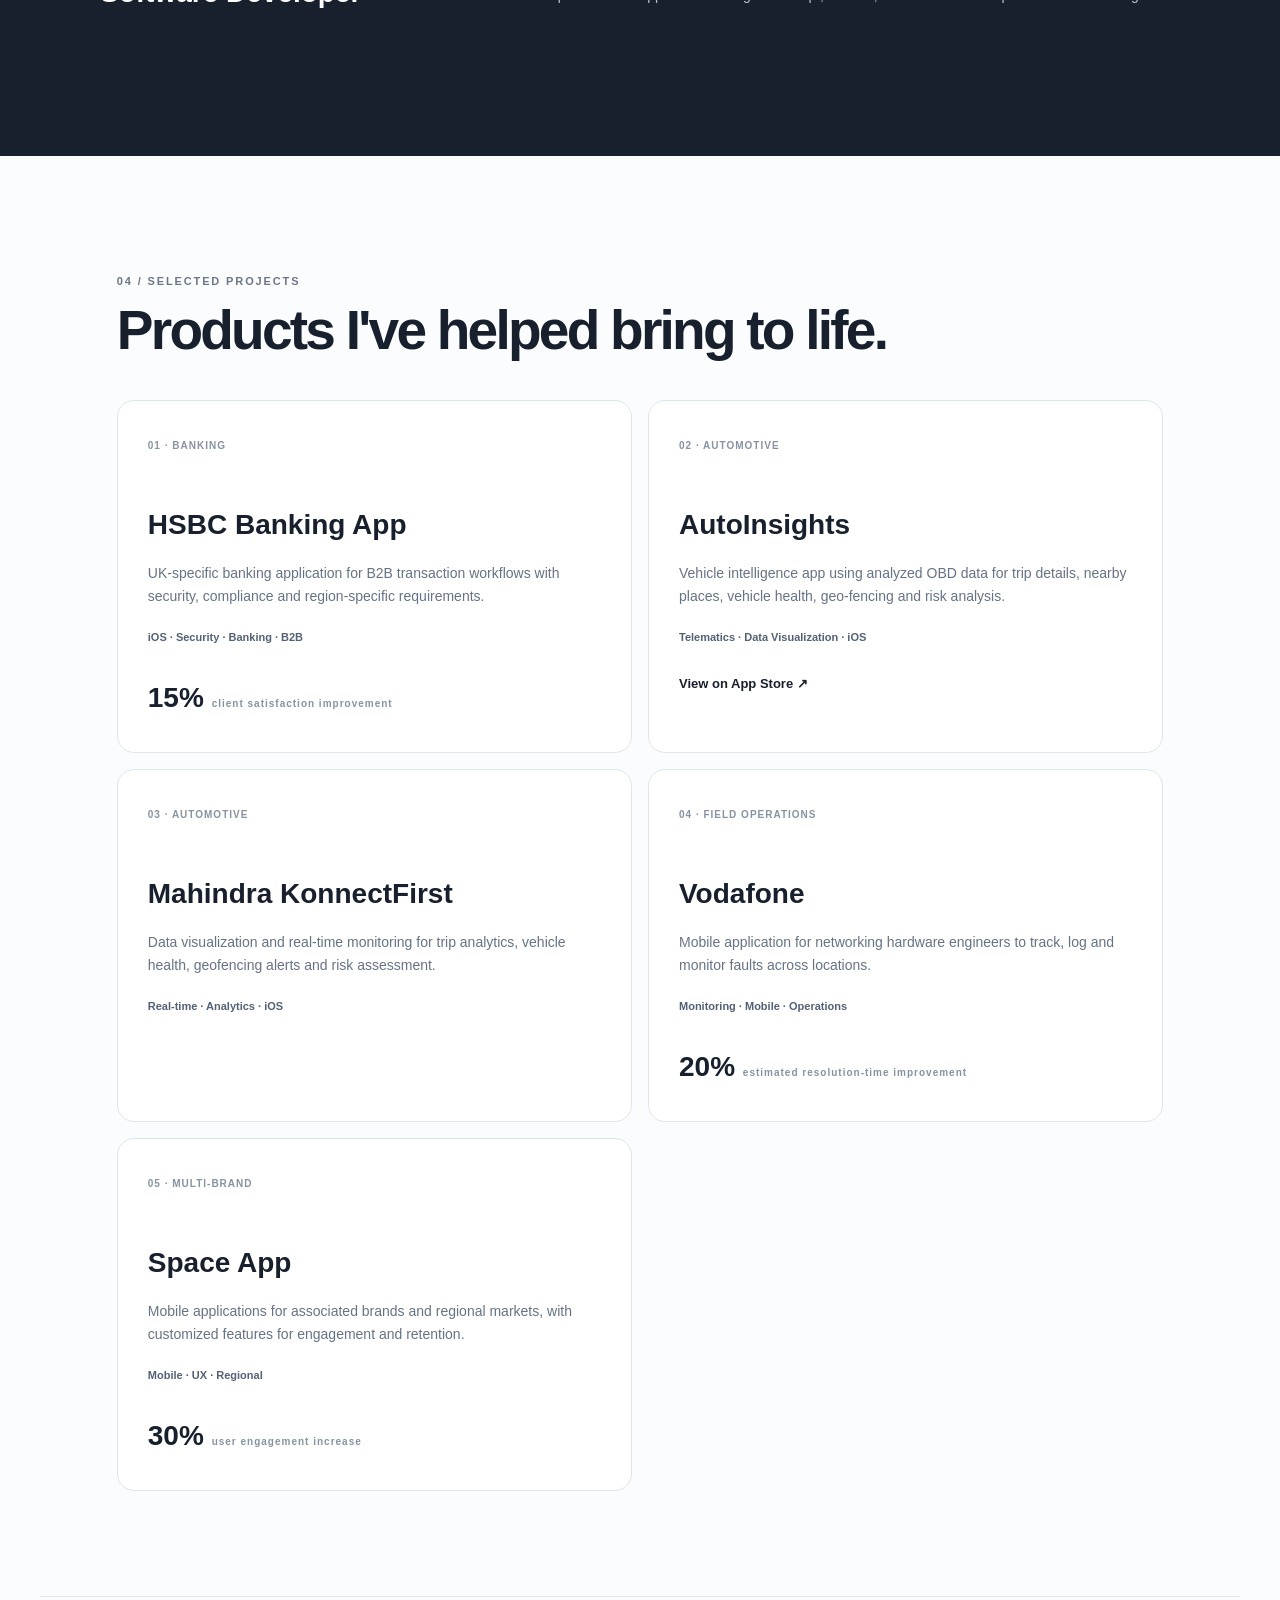
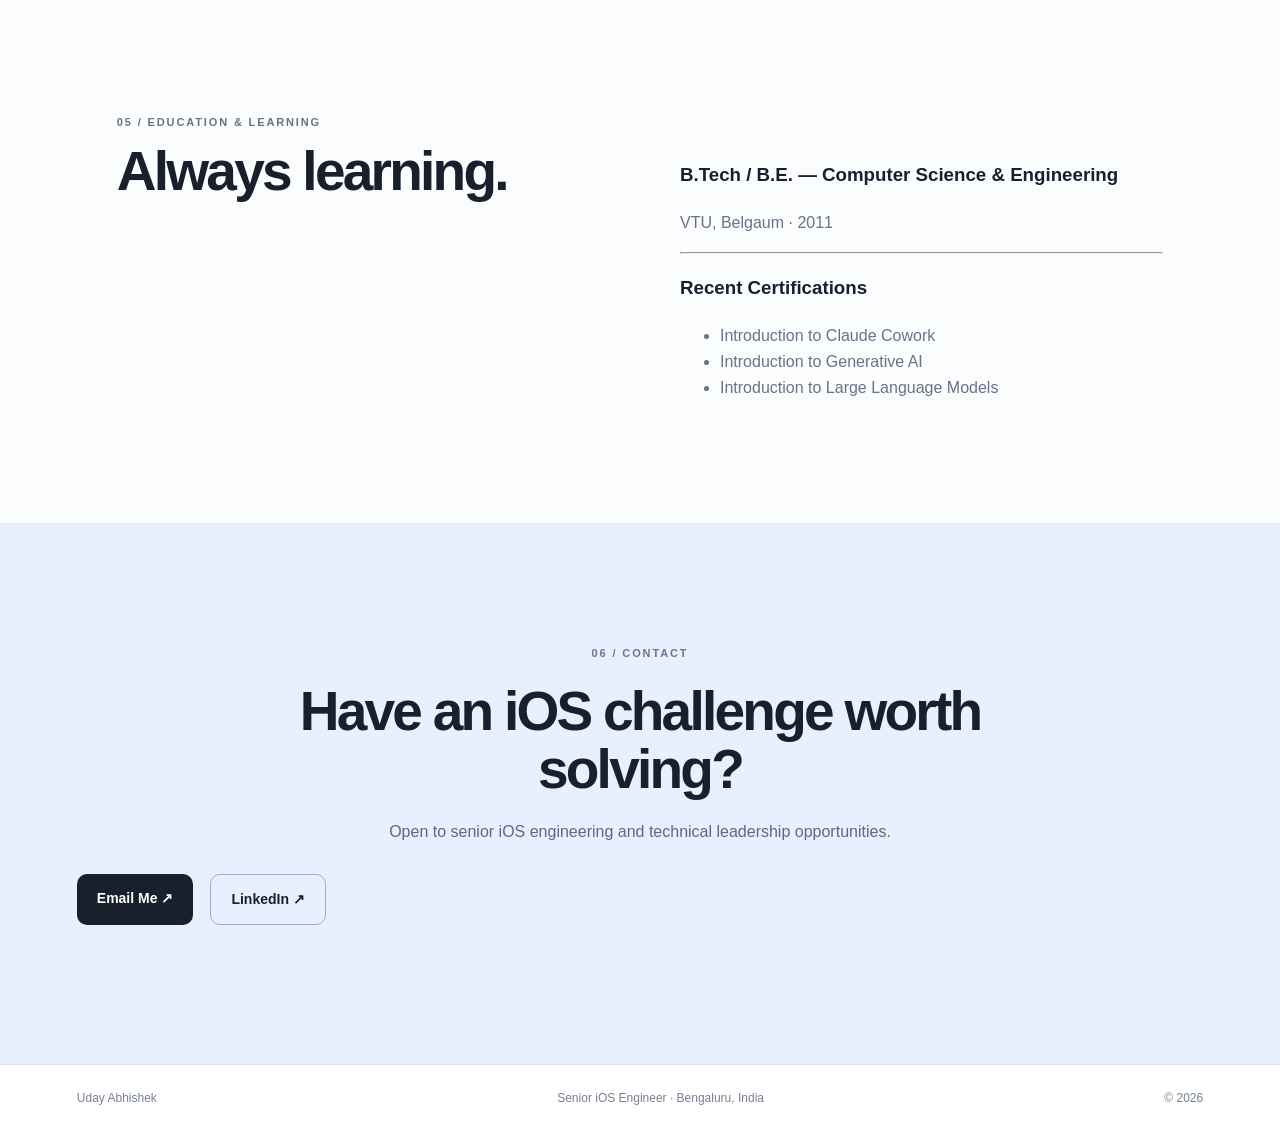
==== commit 231d0d39: "UI update" ====
--- a/index.html
+++ b/index.html
@@ -3,117 +3,77 @@
 <head>
 <meta charset="utf-8">
 <meta name="viewport" content="width=device-width,initial-scale=1">
+<meta name="description" content="Uday Abhishek — Senior iOS Engineer with 12+ years of software experience.">
 <title>Uday Abhishek | Senior iOS Engineer</title>
 <link rel="stylesheet" href="style.css">
 </head>
 <body>
 <header class="nav">
-<a class="logo" href="#top">UA</a>
-<nav>
-<a href="#about">About</a><a href="#bring">What I Bring</a><a href="#expertise">Expertise</a>
-<a href="#experience">Experience</a><a href="#projects">Projects</a><a href="#contact">Contact</a>
-</nav>
+<a class="brand" href="#top">UA</a>
+<nav><a href="#about">About</a><a href="#expertise">Expertise</a><a href="#experience">Experience</a><a href="#projects">Projects</a><a href="#contact">Contact</a></nav>
+<a class="navbtn" href="uday_resume.pdf" download>Resume ↗</a>
 </header>
 
-<main id="top">
-<section class="hero">
-<div class="hero-inner reveal">
-<div class="badge">SENIOR iOS ENGINEER</div>
-<h1>Building <span>iOS products</span> that are fast, scalable and production-ready.</h1>
-<p class="lead">12+ years of software engineering experience, including 9+ years focused on iOS, with expertise in Swift, SwiftUI, UIKit, Combine and scalable architecture.</p>
-<div class="actions">
-<a class="btn primary" href="#projects">Explore My Work ↗</a>
-<a class="btn secondary" href="mailto:udayabhishek.in@gmail.com">Let's Connect</a>
+<section class="hero" id="top">
+<div class="heroText">
+<p class="eyebrow">SENIOR iOS ENGINEER</p>
+<h1>Building iOS products that are <em>fast, scalable</em> and production-ready.</h1>
+<p class="lead">Senior iOS Engineer with 12+ years of overall software experience, including 9+ years building high-performance applications with Swift, SwiftUI, UIKit and Combine.</p>
+<div class="actions"><a class="btn primary" href="#projects">Explore my work ↓</a><a class="btn secondary" href="mailto:udayabhishek.in@gmail.com">Let's talk ↗</a></div>
+<div class="links"><a href="https://www.linkedin.com/in/uday-abhishek" target="_blank">LinkedIn ↗</a><a href="mailto:udayabhishek.in@gmail.com">Email ↗</a><span>Bengaluru, India</span></div>
 </div>
-<div class="meta"><span>📍 Bengaluru, India</span><span>12+ Years Experience</span><span>Senior Consultant · Wipro</span></div>
-</div>
-<div class="orbit" aria-hidden="true"><div class="orb a">Swift</div><div class="orb b">SwiftUI</div><div class="orb c">Clean Architecture</div><div class="center">iOS</div></div>
+<div class="codebox"><div class="dots">● ● ●</div><pre><b>let</b> engineer = SenioriOS(
+  experience: <i>12+</i>,
+  architecture: "Clean",
+  ui: ["SwiftUI", "UIKit"],
+  concurrency: "async/await"
+)</pre></div>
 </section>
 
-<section id="about" class="section">
-<div class="section-head reveal"><div><p class="eyebrow">01 · ABOUT</p><h2>Engineering with ownership from idea to App Store.</h2></div>
-<p class="intro">Senior iOS Engineer experienced in building scalable, high-performance applications, improving user engagement, optimizing performance and owning features end-to-end.</p></div>
-<div class="impact-grid">
-<div class="impact reveal"><strong>35%</strong><span>User engagement improvement</span></div>
-<div class="impact reveal"><strong>30%</strong><span>Faster app launch time</span></div>
-<div class="impact reveal"><strong>99.3%</strong><span>Crash-free sessions</span></div>
-<div class="impact reveal"><strong>25%</strong><span>Less technical debt</span></div>
+<section class="section" id="about">
+<p class="label">01 / ABOUT</p><div class="two">
+<h2>Engineering with ownership from idea to App Store.</h2>
+<div><p class="large">I build production-grade mobile applications with a strong focus on architecture, performance, reliability and user experience.</p><p>My experience includes modular MVVM/Clean architecture, reactive development, performance optimization, CI/CD, mentoring and end-to-end feature ownership.</p></div>
 </div>
 </section>
 
-<section id="bring" class="section">
-<p class="eyebrow">02 · WHAT I BRING</p>
-<h2 class="section-title">Senior engineering beyond writing code.</h2>
-<div class="bring-grid">
-<article class="bring-card reveal"><div class="number">01</div><h3>Architecture & Design</h3><p>Designing maintainable, scalable iOS applications with clear boundaries, modular structure and practical architectural patterns.</p></article>
-<article class="bring-card reveal"><div class="number">02</div><h3>Performance</h3><p>Improving launch time, responsiveness and application stability with a focus on measurable production impact.</p></article>
-<article class="bring-card reveal"><div class="number">03</div><h3>Modern iOS</h3><p>Applying Swift, SwiftUI, Combine and modern Swift concurrency to build responsive and maintainable experiences.</p></article>
-<article class="bring-card reveal"><div class="number">04</div><h3>Engineering Quality</h3><p>Promoting testable code, code reviews, static analysis and engineering practices that keep codebases healthy.</p></article>
-<article class="bring-card reveal"><div class="number">05</div><h3>Technical Leadership</h3><p>Mentoring developers, contributing to technical decisions and collaborating across product, backend, QA and design.</p></article>
-<article class="bring-card reveal"><div class="number">06</div><h3>Delivery & Ownership</h3><p>Taking features through development, testing, CI/CD, App Store release and production support.</p></article>
-</div>
+<section class="impact"><div class="impactGrid">
+<div><b>35%</b><span>User engagement improvement</span></div>
+<div><b>30%</b><span>Faster app launch</span></div>
+<div><b>99.3%</b><span>Crash-free sessions</span></div>
+<div><b>25%</b><span>Technical debt reduction</span></div>
+</div></section>
+
+<section class="section" id="expertise">
+<p class="label">02 / ENGINEERING EXPERTISE</p><h2>My technical toolkit.</h2>
+<div class="cards">
+<article><strong>⌘</strong><h3>iOS Development</h3><p>Swift, SwiftUI, UIKit and Apple's Human Interface Guidelines.</p><div class="tags">Swift · SwiftUI · UIKit</div></article>
+<article><strong>◈</strong><h3>Architecture</h3><p>Maintainable and scalable applications using proven architecture patterns.</p><div class="tags">MVVM · Clean · VIPER · Patterns</div></article>
+<article><strong>↯</strong><h3>Concurrency & Reactive</h3><p>Modern asynchronous programming and reactive features.</p><div class="tags">async/await · Swift Concurrency · Combine · GCD</div></article>
+<article><strong>⌁</strong><h3>Data & Networking</h3><p>API-driven applications and persistent data layers.</p><div class="tags">REST · Alamofire · Core Data · SQLite</div></article>
+<article><strong>✓</strong><h3>Quality & Delivery</h3><p>Testing, code quality and streamlined release workflows.</p><div class="tags">XCTest · SwiftLint · Fastlane · CI/CD</div></article>
+<article><strong>◉</strong><h3>Developer Tooling</h3><p>Modern dependency and source-control workflows.</p><div class="tags">Git · SPM · CocoaPods · Xcode</div></article>
+</div></section>
+
+<section class="dark section" id="experience">
+<p class="label">03 / EXPERIENCE</p><h2>Where I've made an impact.</h2>
+<div class="job"><div class="meta"><span>Dec 2015 — Aug 2025</span><span>Wipro Technologies</span></div><div class="jobgrid"><div><h3>Senior Consultant</h3><p>iOS · Architecture · Delivery · Mentoring</p></div><ul><li>Led iOS development using Swift, SwiftUI and UIKit, improving engagement by 35%.</li><li>Designed modular MVVM/Clean architecture, improving scalability and reducing technical debt by 25%.</li><li>Delivered 30% faster launch time and 99.3% crash-free sessions.</li><li>Built reactive features with Combine and CI/CD pipelines with Fastlane.</li><li>Owned development, testing and App Store release; mentored developers.</li></ul></div></div>
+<div class="job"><div class="meta"><span>Nov 2014 — Dec 2015</span><span>Shiksha Infotech</span></div><div class="jobgrid"><h3>Technologist</h3><p>Built hybrid mobile apps using Cordova, integrated REST APIs and improved performance by 25%.</p></div></div>
+<div class="job"><div class="meta"><span>Oct 2012 — Nov 2014</span><span>Ensign Pixels LLP</span></div><div class="jobgrid"><h3>Software Developer</h3><p>Built responsive web applications using JavaScript, HTML5, CSS3 and Bootstrap with REST API integration.</p></div></div>
 </section>
 
-<section class="section principles">
-<div class="section-head reveal"><div><p class="eyebrow">03 · ENGINEERING PRINCIPLES</p><h2>How I approach engineering problems.</h2></div>
-<p class="intro">Simple principles guide the way I design, implement and maintain production software.</p></div>
-<div class="principle-list">
-<article class="principle reveal"><span>01</span><div><h3>Keep responsibilities clear</h3><p>Use separation of concerns and appropriate abstractions so features remain easier to understand, test and evolve.</p></div></article>
-<article class="principle reveal"><span>02</span><div><h3>Design for testability</h3><p>Keep business logic independent from infrastructure where practical, making important behaviour straightforward to verify.</p></div></article>
-<article class="principle reveal"><span>03</span><div><h3>Measure before optimizing</h3><p>Use real production signals and profiling rather than adding complexity without evidence of a performance problem.</p></div></article>
-<article class="principle reveal"><span>04</span><div><h3>Use concurrency deliberately</h3><p>Prefer structured concurrency and clear ownership of mutable state to build responsive and predictable applications.</p></div></article>
-<article class="principle reveal"><span>05</span><div><h3>Prefer maintainable solutions</h3><p>Favor readable, focused designs that the team can understand and safely change over unnecessary complexity.</p></div></article>
-</div>
-</section>
+<section class="section" id="projects">
+<p class="label">04 / SELECTED PROJECTS</p><h2>Products I've helped bring to life.</h2>
+<div class="projects">
+<article><small>01 · BANKING</small><h3>HSBC Banking App</h3><p>UK-specific banking application for B2B transaction workflows with security, compliance and region-specific requirements.</p><div class="tags">iOS · Security · Banking · B2B</div><b class="result">15% <small>client satisfaction improvement</small></b></article>
+<article><small>02 · AUTOMOTIVE</small><h3>AutoInsights</h3><p>Vehicle intelligence app using analyzed OBD data for trip details, nearby places, vehicle health, geo-fencing and risk analysis.</p><div class="tags">Telematics · Data Visualization · iOS</div><a class="projectlink" href="https://apps.apple.com/us/app/wipro-autoinsights/id1281864911" target="_blank">View on App Store ↗</a></article>
+<article><small>03 · AUTOMOTIVE</small><h3>Mahindra KonnectFirst</h3><p>Data visualization and real-time monitoring for trip analytics, vehicle health, geofencing alerts and risk assessment.</p><div class="tags">Real-time · Analytics · iOS</div></article>
+<article><small>04 · FIELD OPERATIONS</small><h3>Vodafone</h3><p>Mobile application for networking hardware engineers to track, log and monitor faults across locations.</p><div class="tags">Monitoring · Mobile · Operations</div><b class="result">20% <small>estimated resolution-time improvement</small></b></article>
+<article><small>05 · MULTI-BRAND</small><h3>Space App</h3><p>Mobile applications for associated brands and regional markets, with customized features for engagement and retention.</p><div class="tags">Mobile · UX · Regional</div><b class="result">30% <small>user engagement increase</small></b></article>
+</div></section>
 
-<section class="section dark leadership">
-<div class="section-head reveal"><div><p class="eyebrow light">04 · BEYOND THE CODE</p><h2>Technical leadership through collaboration.</h2></div>
-<p class="intro light-text">Strong mobile engineering is also about helping the team make better decisions and deliver reliably.</p></div>
-<div class="lead-grid">
-<article class="lead-card reveal"><span>MENTORING</span><h3>Help engineers grow.</h3><p>Share knowledge, provide practical guidance and help developers strengthen their Swift and iOS engineering practices.</p></article>
-<article class="lead-card reveal"><span>CODE REVIEWS</span><h3>Raise the quality bar.</h3><p>Review code with attention to correctness, maintainability, performance, architecture and long-term ownership.</p></article>
-<article class="lead-card reveal"><span>COLLABORATION</span><h3>Connect technology to product.</h3><p>Work closely with product, backend, QA and design teams to turn requirements into reliable mobile features.</p></article>
-</div>
-</section>
+<section class="section education"><p class="label">05 / EDUCATION & LEARNING</p><div class="two"><h2>Always learning.</h2><div><h3>B.Tech / B.E. — Computer Science & Engineering</h3><p>VTU, Belgaum · 2011</p><hr><h3>Recent Certifications</h3><ul><li>Introduction to Claude Cowork</li><li>Introduction to Generative AI</li><li>Introduction to Large Language Models</li></ul></div></div></section>
 
-<section id="expertise" class="section dark expertise-section">
-<div class="section-head reveal"><div><p class="eyebrow light">05 · ENGINEERING EXPERTISE</p><h2>Built for scale, quality and maintainability.</h2></div></div>
-<div class="expertise-grid">
-<article class="expertise reveal"><small>01</small><h3>iOS Development</h3><p>Swift, SwiftUI, UIKit, REST APIs and production mobile application development.</p><div class="chips"><span>Swift</span><span>SwiftUI</span><span>UIKit</span><span>REST</span></div></article>
-<article class="expertise reveal"><small>02</small><h3>Architecture</h3><p>Modular, maintainable application design with a focus on clean boundaries and scalability.</p><div class="chips"><span>MVVM</span><span>Clean</span><span>VIPER</span><span>Patterns</span></div></article>
-<article class="expertise reveal"><small>03</small><h3>Concurrency & Reactive</h3><p>Modern asynchronous programming and reactive features for responsive user experiences.</p><div class="chips"><span>async/await</span><span>Concurrency</span><span>Combine</span><span>GCD</span></div></article>
-<article class="expertise reveal"><small>04</small><h3>Quality & Delivery</h3><p>Testing, code quality and streamlined release workflows from development to App Store.</p><div class="chips"><span>XCTest</span><span>SwiftLint</span><span>Fastlane</span><span>SPM</span></div></article>
-</div>
-</section>
-
-<section id="experience" class="section">
-<p class="eyebrow">06 · EXPERIENCE</p><h2>Professional journey</h2>
-<div class="timeline">
-<article class="role reveal"><div class="date">Dec 2015 — Aug 2025</div><div><h3>Senior Consultant</h3><p class="company">Wipro Technologies</p><ul><li>Led iOS development using Swift, SwiftUI and UIKit, improving user engagement by 35%.</li><li>Designed modular MVVM/Clean architecture, improving scalability and reducing technical debt by 25%.</li><li>Improved performance with 30% faster launch time and 99.3% crash-free sessions.</li><li>Built reactive features using Combine and CI/CD pipelines using Fastlane.</li><li>Owned the lifecycle from development and testing through App Store release.</li><li>Mentored developers and collaborated with product, backend and design teams.</li></ul></div></article>
-<article class="role reveal"><div class="date">Nov 2014 — Dec 2015</div><div><h3>Technologist</h3><p class="company">Shiksha Infotech</p><p>Built hybrid mobile applications with Cordova, integrated REST APIs and improved application performance by 25%.</p></div></article>
-<article class="role reveal"><div class="date">Oct 2012 — Nov 2014</div><div><h3>Software Developer</h3><p class="company">Ensign Pixels LLP</p><p>Developed responsive web applications using JavaScript, HTML5, CSS3 and Bootstrap, with REST API integration and front-end performance optimization.</p></div></article>
-</div>
-</section>
-
-<section id="projects" class="section projects">
-<div class="section-head reveal"><div><p class="eyebrow">07 · FEATURED PROJECTS</p><h2>Selected enterprise work</h2></div>
-<p class="intro">Selected client work is described at a high level to respect enterprise confidentiality and avoid exposing proprietary screens, code or data.</p></div>
-<div class="project-grid">
-<article class="project featured reveal"><div class="project-top"><span>01</span><span>Banking · Security</span></div><h3>HSBC Banking App</h3><p>UK-specific banking application designed to optimize B2B transaction workflows with robust security, compliance and region-specific regulatory requirements.</p><div class="chips"><span>iOS</span><span>Security</span><span>Banking</span></div></article>
-<article class="project reveal"><div class="project-top"><span>02</span><span>Automotive · Telematics</span></div><h3>AutoInsights</h3><p>Vehicle intelligence application displaying analyzed OBD data through trip details, nearby places, vehicle health, geo-fencing and risk analysis.</p><div class="chips"><span>Telematics</span><span>Analytics</span><span>iOS</span></div></article>
-<article class="project reveal"><div class="project-top"><span>03</span><span>Automotive · Real-time</span></div><h3>Mahindra KonnectFirst</h3><p>Data visualization and monitoring application delivering trip analytics, vehicle health, geofencing alerts and risk assessment.</p><div class="chips"><span>Monitoring</span><span>Visualization</span><span>iOS</span></div></article>
-<article class="project reveal"><div class="project-top"><span>04</span><span>Field Operations</span></div><h3>Vodafone</h3><p>Mobile application for networking hardware installation and maintenance engineers to track, log and monitor faults across locations.</p><div class="chips"><span>Mobile</span><span>Monitoring</span><span>Operations</span></div></article>
-<article class="project reveal"><div class="project-top"><span>05</span><span>Multi-brand · UX</span></div><h3>Space App</h3><p>Mobile applications supporting multiple associated brands and regional markets with customized features designed to increase engagement and retention.</p><div class="chips"><span>Mobile</span><span>UX</span><span>Multi-brand</span></div></article>
-</div>
-</section>
-
-<section class="section"><div class="two-col reveal"><div><p class="eyebrow">08 · EDUCATION</p><h2>Foundation in computer science.</h2><p><strong>B.Tech / B.E. — Computer Science & Engineering</strong><br>VTU, Belgaum · 2011</p></div>
-<div><p class="eyebrow">CONTINUOUS LEARNING</p><ul class="learning"><li>Introduction to Claude Cowork</li><li>Introduction to Generative AI</li><li>Introduction to Large Language Models</li></ul></div></div></section>
-
-<section id="contact" class="contact"><div class="reveal"><p class="eyebrow light">09 · CONTACT</p><h2>Let's build something great.</h2><p>Open to Senior iOS Engineer and Lead iOS opportunities.</p>
-<div class="actions center"><a class="btn white" href="mailto:udayabhishek.in@gmail.com">Email Me</a><a class="btn outline" href="https://www.linkedin.com/in/uday-abhishek" target="_blank">LinkedIn ↗</a><a class="btn outline" href="https://github.com/udayabhishek" target="_blank">GitHub ↗</a></div></div></section>
-</main>
-<footer><span>© 2026 Uday Abhishek</span><span>Senior iOS Engineer · Bengaluru</span></footer>
-<script>const o=new IntersectionObserver(e=>e.forEach(x=>{if(x.isIntersecting)x.target.classList.add('visible')}),{threshold:.12});document.querySelectorAll('.reveal').forEach(x=>o.observe(x));</script>
-</body>
-</html>+<section class="contact" id="contact"><p class="label">06 / CONTACT</p><h2>Have an iOS challenge worth solving?</h2><p>Open to senior iOS engineering and technical leadership opportunities.</p><div class="actions"><a class="btn light" href="mailto:udayabhishek.in@gmail.com">Email Me ↗</a><a class="btn outline" href="https://www.linkedin.com/in/uday-abhishek" target="_blank">LinkedIn ↗</a></div></section>
+<footer><span>Uday Abhishek</span><span>Senior iOS Engineer · Bengaluru, India</span><span>© 2026</span></footer>
+</body></html>
--- a/style.css
+++ b/style.css
@@ -1 +1 @@
-*{box-sizing:border-box}html{scroll-behavior:smooth}:root{--ink:#101827;--muted:#657086;--line:#e4e8ef;--soft:#f6f8fb;--dark:#0c1320;--blue:#557fcf}body{margin:0;color:var(--ink);background:#fff;font-family:Inter,-apple-system,BlinkMacSystemFont,"Segoe UI",sans-serif;line-height:1.65}a{text-decoration:none;color:inherit}.nav{height:74px;position:sticky;top:0;z-index:20;display:flex;align-items:center;justify-content:space-between;padding:0 7%;background:#ffffffe8;backdrop-filter:blur(16px);border-bottom:1px solid var(--line)}.logo{width:40px;height:40px;display:grid;place-items:center;border-radius:11px;background:var(--ink);color:#fff;font-weight:850}.nav nav{display:flex;gap:25px;font-size:13px;font-weight:700;color:#626d80}.nav nav a:hover{color:var(--ink)}.hero{min-height:calc(100vh - 74px);padding:90px 7%;display:flex;align-items:center;position:relative;overflow:hidden;background:radial-gradient(circle at 78% 28%,#e7f0ff 0,transparent 26%),linear-gradient(135deg,#f8faff,#fff 65%)}.hero-inner{width:62%;max-width:900px;position:relative;z-index:2}.badge{display:inline-block;padding:7px 11px;border:1px solid #dbe2ed;border-radius:999px;background:#fff;margin-bottom:22px;font-size:11px;font-weight:850;letter-spacing:.18em}.hero h1{font-size:clamp(48px,6.6vw,84px);line-height:.98;letter-spacing:-.065em;margin:0;max-width:880px}.hero h1 span{color:var(--blue)}.lead{max-width:740px;margin:30px 0;color:#5d687b;font-size:19px}.actions{display:flex;gap:12px;flex-wrap:wrap;margin:28px 0}.center{justify-content:center}.btn{padding:13px 19px;border-radius:10px;font-weight:800;font-size:14px;transition:.22s}.btn:hover{transform:translateY(-2px);box-shadow:0 10px 25px #10182720}.primary{background:var(--ink);color:#fff}.secondary{background:#fff;border:1px solid #d6dce6}.white{background:#fff;color:var(--ink)}.outline{border:1px solid #69758a;color:#fff}.meta{display:flex;gap:20px;flex-wrap:wrap;color:#6b7688;font-size:13px;margin-top:25px}.orbit{position:absolute;right:6%;width:350px;height:350px;border:1px solid #dbe3ef;border-radius:50%}.orbit:before{content:"";position:absolute;inset:45px;border:1px dashed #ccd7e6;border-radius:50%}.center{position:absolute;left:50%;top:50%;transform:translate(-50%,-50%);width:110px;height:110px;border-radius:50%;display:grid;place-items:center;background:var(--ink);color:#fff;font-size:26px;font-weight:850;box-shadow:0 20px 50px #10182733}.orb{position:absolute;padding:10px 14px;border-radius:10px;background:#fff;border:1px solid #dfe5ee;box-shadow:0 12px 30px #14233c14;font-size:12px;font-weight:800}.a{top:18px;left:100px}.b{right:0;top:150px}.c{bottom:28px;left:50px}.section{padding:105px 7%;max-width:1250px;margin:auto}.eyebrow{font-size:11px;font-weight:850;letter-spacing:.18em;color:#68758a}.section-head{display:grid;grid-template-columns:1fr 1fr;gap:70px;align-items:end;margin-bottom:48px}.section h2,.section-title{font-size:clamp(34px,4vw,52px);line-height:1.06;letter-spacing:-.045em;margin:8px 0 0}.section-title{margin-bottom:45px}.intro{color:var(--muted);font-size:17px}.impact-grid{display:grid;grid-template-columns:repeat(4,1fr);gap:15px}.impact{padding:28px;border:1px solid var(--line);border-radius:16px;background:#fff}.impact strong{display:block;font-size:38px;letter-spacing:-.04em}.impact span{font-size:13px;color:#687488}.bring-grid{display:grid;grid-template-columns:repeat(3,1fr);gap:15px}.bring-card{padding:28px;border:1px solid var(--line);border-radius:16px;background:#fff;transition:.25s}.bring-card:hover{transform:translateY(-4px);box-shadow:0 18px 40px #1e2d4610}.number{font-size:11px;font-weight:850;color:#6d7b90;letter-spacing:.12em}.bring-card h3{font-size:20px;margin:18px 0 8px}.bring-card p{margin:0;color:#657084;font-size:14px}.principles{background:var(--soft);max-width:none}.principles>*{max-width:1110px;margin-left:auto;margin-right:auto}.principle-list{border-top:1px solid #dfe5ec}.principle{display:grid;grid-template-columns:80px 1fr;gap:30px;padding:27px 0;border-bottom:1px solid #dfe5ec}.principle>span{font-size:12px;font-weight:850;color:#77849a}.principle h3{margin:0 0 5px;font-size:20px}.principle p{margin:0;color:#657084;font-size:14px;max-width:760px}.dark{max-width:none;background:var(--dark);color:#fff}.dark>*{max-width:1110px;margin-left:auto;margin-right:auto}.light{color:#9eabc0}.light-text{color:#aab5c6!important}.lead-grid{display:grid;grid-template-columns:repeat(3,1fr);gap:15px}.lead-card{padding:30px;border:1px solid #293548;border-radius:16px;background:#111a29}.lead-card span{font-size:10px;letter-spacing:.15em;font-weight:850;color:#8fa4c8}.lead-card h3{font-size:23px;margin:18px 0 7px}.lead-card p{color:#a9b4c5;font-size:14px}.expertise-section{padding-top:105px}.expertise-grid{display:grid;grid-template-columns:repeat(2,1fr);gap:15px}.expertise{padding:30px;border:1px solid #253043;border-radius:16px;background:#111a29}.expertise small{color:#8fa4c8;font-weight:800}.expertise h3{font-size:22px;margin:20px 0 7px}.expertise p{color:#a9b4c5}.chips{display:flex;gap:7px;flex-wrap:wrap}.chips span{padding:6px 10px;border:1px solid #dce2ea;border-radius:999px;font-size:11px;font-weight:750;background:#fff;color:#4e5a6c}.expertise .chips span{background:#192334;border-color:#303d51;color:#c5cfde}.timeline{border-top:1px solid var(--line)}.role{display:grid;grid-template-columns:230px 1fr;gap:45px;padding:38px 0;border-bottom:1px solid var(--line)}.date{font-size:13px;color:#6d788a;font-weight:700}.role h3{font-size:25px;margin:0}.company{color:#587ac1;font-weight:750;margin:3px 0 17px}.role li,.role p:not(.company){color:#5e6a7d}.role li{margin:7px 0}.projects{max-width:none;background:var(--soft)}.projects>*{max-width:1110px;margin-left:auto;margin-right:auto}.project-grid{display:grid;grid-template-columns:repeat(2,1fr);gap:15px}.project{padding:30px;border:1px solid #e0e5ec;background:#fff;border-radius:16px;transition:.25s}.project:hover{transform:translateY(-4px);box-shadow:0 18px 40px #1e2d4614}.featured{background:var(--ink);color:#fff;border-color:var(--ink)}.project-top{display:flex;justify-content:space-between;color:#778398;font-size:11px;font-weight:800;letter-spacing:.08em}.featured .project-top{color:#8ea2c2}.project h3{font-size:26px;margin:25px 0 10px}.project p{color:#657084;min-height:90px}.featured p{color:#aeb9c9}.learning{padding-left:0;padding-right:0;list-style:none}.two-col{display:grid;grid-template-columns:1fr 1fr;gap:90px}.learning li{padding:12px 0;border-bottom:1px solid var(--line);color:#586578;font-weight:650}.contact{padding:115px 7%;text-align:center;background:linear-gradient(135deg,#111a29,#0b101a);color:#fff}.contact>div{max-width:800px;margin:auto}.contact h2{font-size:clamp(42px,6vw,70px);line-height:1;letter-spacing:-.06em;margin:8px 0 15px}.contact p:not(.eyebrow){color:#aab5c6;font-size:17px}footer{display:flex;justify-content:space-between;padding:25px 7%;background:#0b101a;color:#7e899b;font-size:12px}.reveal{opacity:0;transform:translateY(18px);transition:opacity .7s ease,transform .7s ease}.reveal.visible{opacity:1;transform:none}@media(max-width:900px){.hero{padding-top:75px}.hero-inner{width:100%}.orbit{display:none}.section-head{grid-template-columns:1fr;gap:15px}.impact-grid,.bring-grid,.lead-grid{grid-template-columns:repeat(2,1fr)}}@media(max-width:650px){.nav{padding:0 6%}.nav nav{display:none}.hero{padding:65px 6%}.section{padding:75px 6%}.lead{font-size:17px}.impact-grid,.bring-grid,.expertise-grid,.project-grid,.two-col,.lead-grid{grid-template-columns:1fr}.role{grid-template-columns:1fr;gap:8px}.principle{grid-template-columns:45px 1fr;gap:12px}.meta{flex-direction:column;gap:6px}.project p{min-height:0}footer{padding:22px 6%;flex-direction:column;gap:5px}}@media(prefers-reduced-motion:reduce){html{scroll-behavior:auto}.reveal{opacity:1;transform:none;transition:none}.project,.btn,.bring-card{transition:none}}+*{box-sizing:border-box}html{scroll-behavior:smooth}body{margin:0;font-family:Inter,-apple-system,BlinkMacSystemFont,"Segoe UI",sans-serif;color:#18202e;background:#fbfcfe;line-height:1.65}a{text-decoration:none;color:inherit}.nav{position:sticky;top:0;z-index:10;height:74px;padding:0 6%;display:flex;align-items:center;justify-content:space-between;background:#fbfcfeda;backdrop-filter:blur(16px);border-bottom:1px solid #e5e9ef}.brand{display:grid;place-items:center;width:42px;height:42px;border-radius:12px;background:#18202e;color:white;font-weight:850}.nav nav{display:flex;gap:27px;color:#687386;font-size:13px;font-weight:700}.navbtn{border:1px solid #cdd4df;border-radius:9px;padding:8px 14px;font-size:13px;font-weight:800}.hero{padding:105px 6%;display:grid;grid-template-columns:1.25fr .75fr;gap:55px;align-items:center;min-height:84vh;background:radial-gradient(circle at 83% 30%,#dce9ff,transparent 28%),linear-gradient(135deg,#f4f8ff,#fbfcfe 65%)}.heroText{max-width:900px;margin:auto}.eyebrow,.label{font-size:11px;letter-spacing:.17em;font-weight:850;color:#6b7688}.hero h1{font-size:clamp(45px,6.1vw,77px);line-height:1;letter-spacing:-.065em;margin:18px 0 25px}.hero em{font-style:normal;color:#365e9e}.lead{font-size:19px;color:#5e697b;max-width:760px}.actions{display:flex;gap:12px;flex-wrap:wrap;margin:29px 0}.btn{padding:13px 20px;border-radius:10px;font-size:14px;font-weight:800;display:inline-block}.primary{background:#18202e;color:white}.secondary{background:white;border:1px solid #cdd4df}.links{display:flex;gap:22px;flex-wrap:wrap;color:#687386;font-size:13px;font-weight:650}.codebox{max-width:440px;background:#151b26;color:#d9e0eb;border-radius:18px;padding:20px;box-shadow:0 30px 60px #26364a2b;transform:rotate(2deg);margin:auto}.dots{color:#7f8a9d;letter-spacing:4px;margin-bottom:20px;font-size:10px}.codebox pre{white-space:pre-wrap;font:13px/2 "SFMono-Regular",Consolas,monospace}.codebox b{color:#c8a6ff}.codebox i{color:#9ee7b1;font-style:normal}.section{max-width:1200px;margin:auto;padding:105px 6%}.two{display:grid;grid-template-columns:1fr 1fr;gap:80px}.section h2,.contact h2{font-size:clamp(35px,4.4vw,55px);line-height:1.06;letter-spacing:-.05em;margin:0 0 28px}.large{font-size:22px;color:#465267}.two p:not(.large),.education p,.education li{color:#687386}.impact{background:#18202e;color:white}.impactGrid{max-width:1200px;margin:auto;padding:48px 6%;display:grid;grid-template-columns:repeat(4,1fr);gap:20px}.impact b{display:block;font-size:42px;letter-spacing:-.05em}.impact span{color:#aeb8c8;font-size:13px}.cards{display:grid;grid-template-columns:repeat(3,1fr);gap:16px}.cards article{background:white;border:1px solid #e0e5ed;border-radius:16px;padding:27px;transition:.2s}.cards article:hover,.projects article:hover{transform:translateY(-4px);box-shadow:0 16px 35px #1c273a12}.cards strong{font-size:25px}.cards h3{margin:15px 0 6px}.cards p,.projects p{color:#667286;font-size:14px}.tags{margin-top:18px;color:#536076;font-size:11px;font-weight:750;line-height:2}.dark{max-width:none;background:#18202e;color:white}.dark>*{max-width:1080px;margin-left:auto;margin-right:auto}.dark .label{color:#909bad}.job{border-top:1px solid #394352;padding:30px 0}.meta{display:flex;justify-content:space-between;color:#aeb8c8;font-size:12px;text-transform:uppercase;letter-spacing:.08em}.jobgrid{display:grid;grid-template-columns:.7fr 1.3fr;gap:45px;margin-top:15px}.job h3{font-size:28px;margin:0}.job p,.job li{color:#b8c1ce;font-size:14px}.job li{margin:7px 0}.projects{display:grid;grid-template-columns:repeat(2,1fr);gap:16px;margin-top:40px}.projects article{background:white;border:1px solid #e0e5ed;border-radius:17px;padding:30px;transition:.2s}.projects article small{font-size:10px;color:#8792a3;font-weight:850;letter-spacing:.1em}.projects h3{font-size:28px;margin:45px 0 10px}.result{display:block;font-size:28px;margin-top:27px}.result small{font-size:11px;color:#687386;font-weight:650}.projectlink{display:inline-block;margin-top:25px;font-size:13px;font-weight:800}.education{border-top:1px solid #e3e7ee}.contact{padding:110px 6%;text-align:center;background:#e8f0ff}.contact h2{max-width:850px;margin:20px auto}.contact p:not(.label){color:#5e697b}.light{background:#18202e;color:white}.outline{border:1px solid #a4b0c2;margin-left:5px}footer{display:flex;justify-content:space-between;padding:24px 6%;font-size:12px;color:#758094;border-top:1px solid #dfe4eb;background:white}@media(max-width:850px){.nav nav{display:none}.hero,.two,.jobgrid{grid-template-columns:1fr}.hero{padding-top:75px}.impactGrid{grid-template-columns:repeat(2,1fr)}.cards{grid-template-columns:1fr 1fr}.projects{grid-template-columns:1fr}}@media(max-width:560px){.hero{padding:65px 5%}.hero h1{font-size:48px}.section{padding:75px 5%}.cards{grid-template-columns:1fr}.meta{flex-direction:column;gap:5px}.impactGrid{padding:40px 5%}footer{flex-direction:column;gap:6px;padding:22px 5%}}
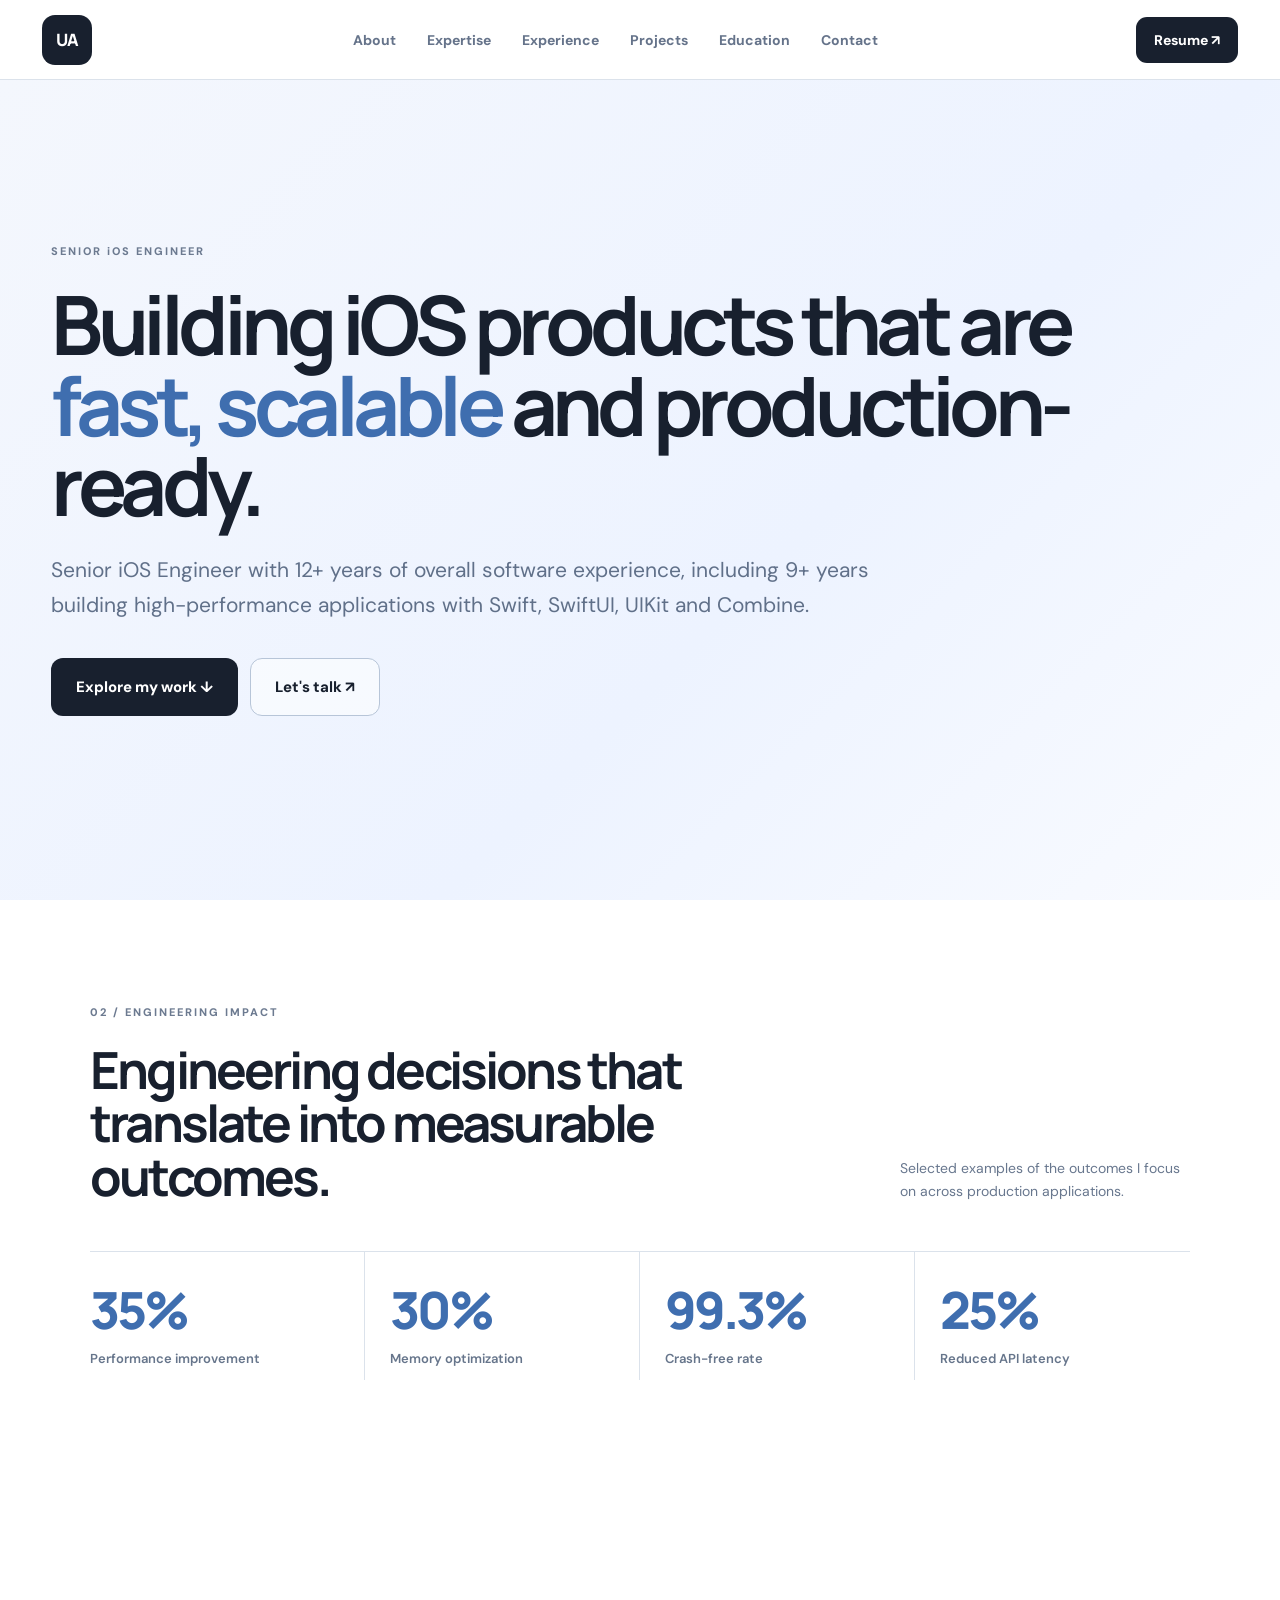
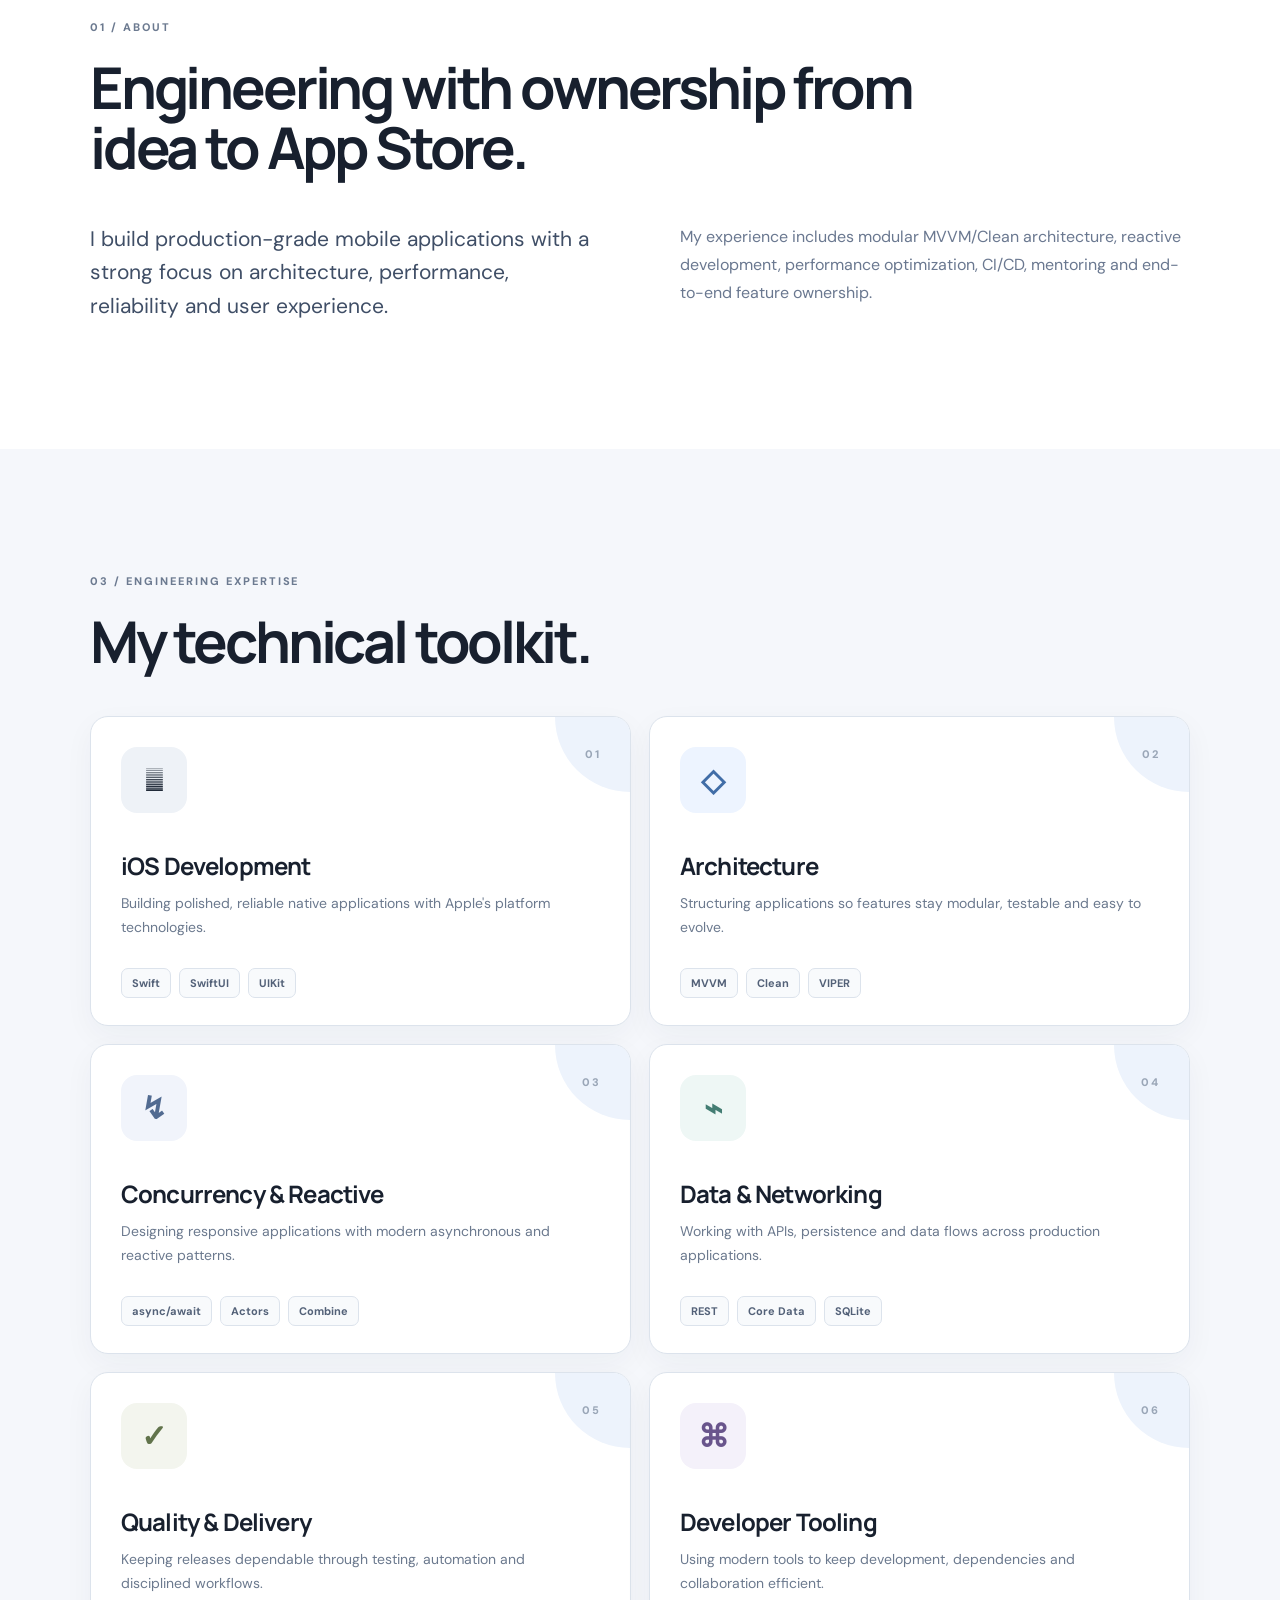
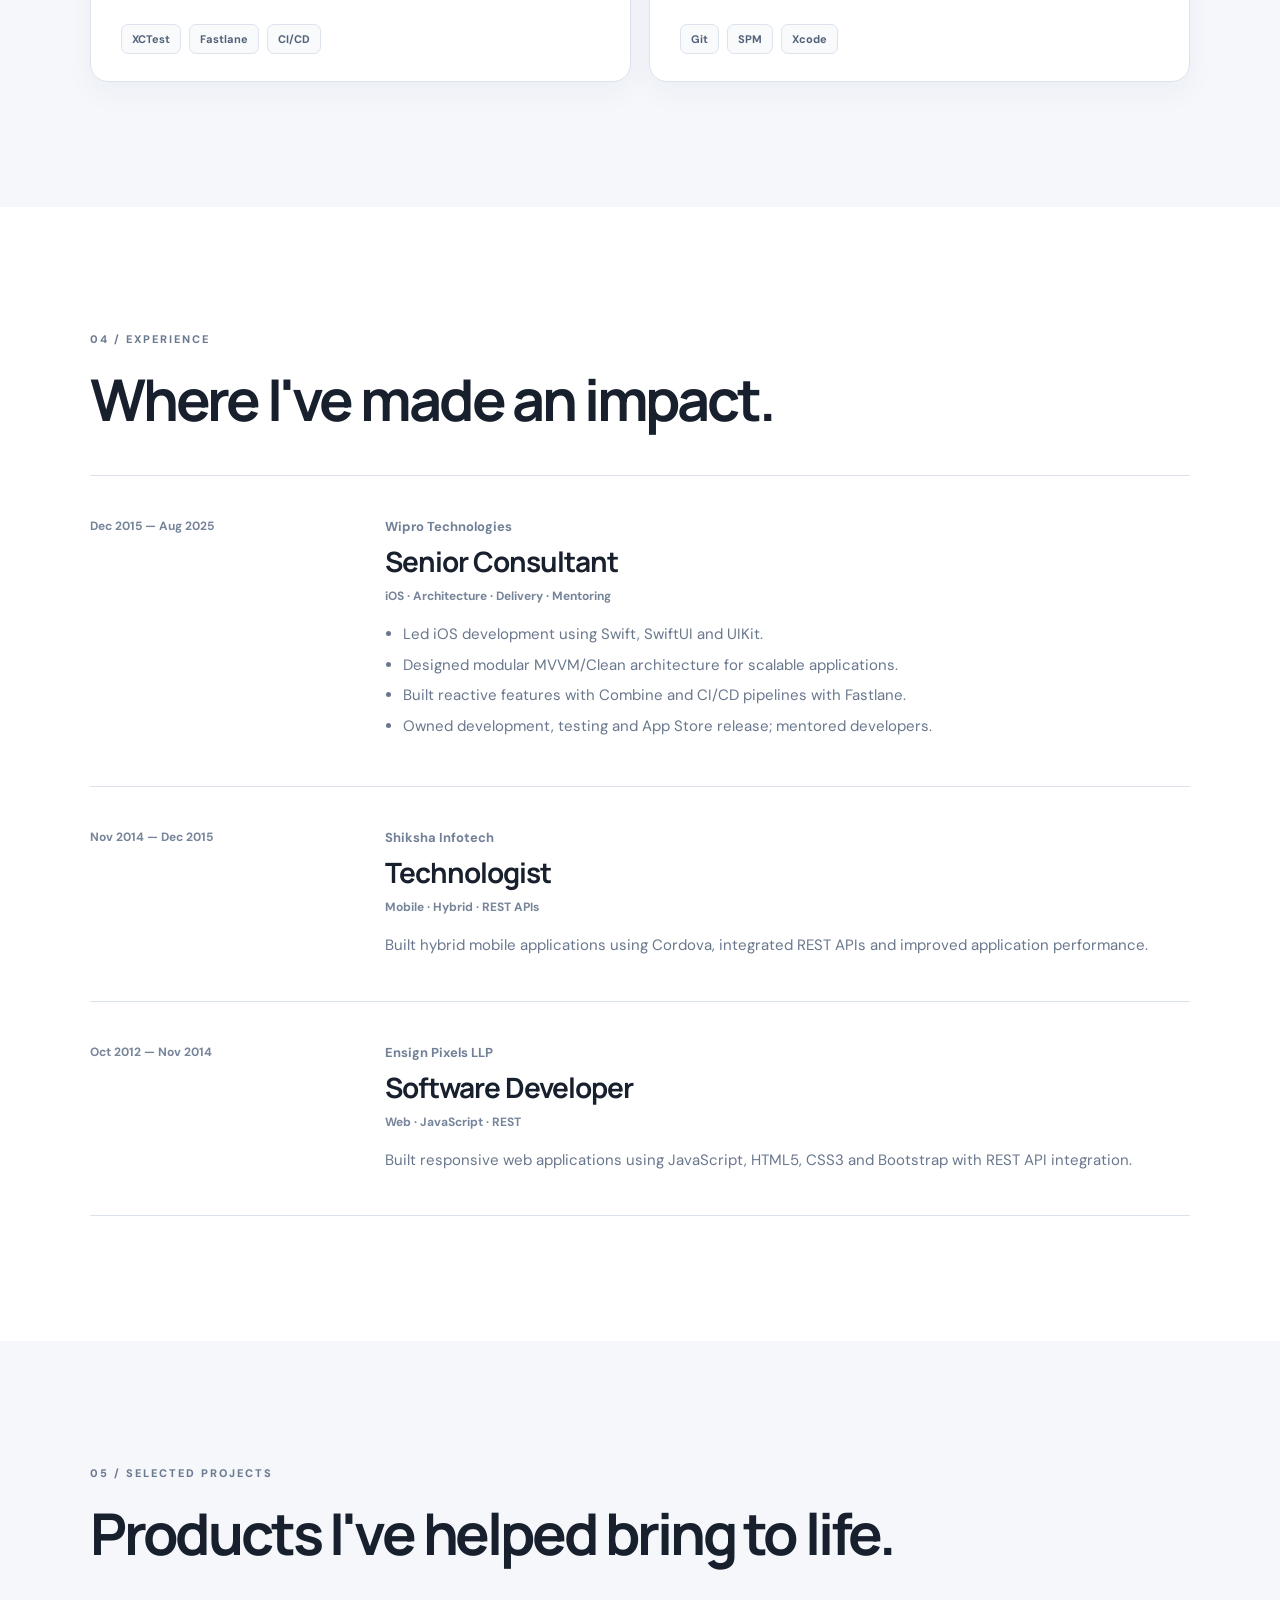
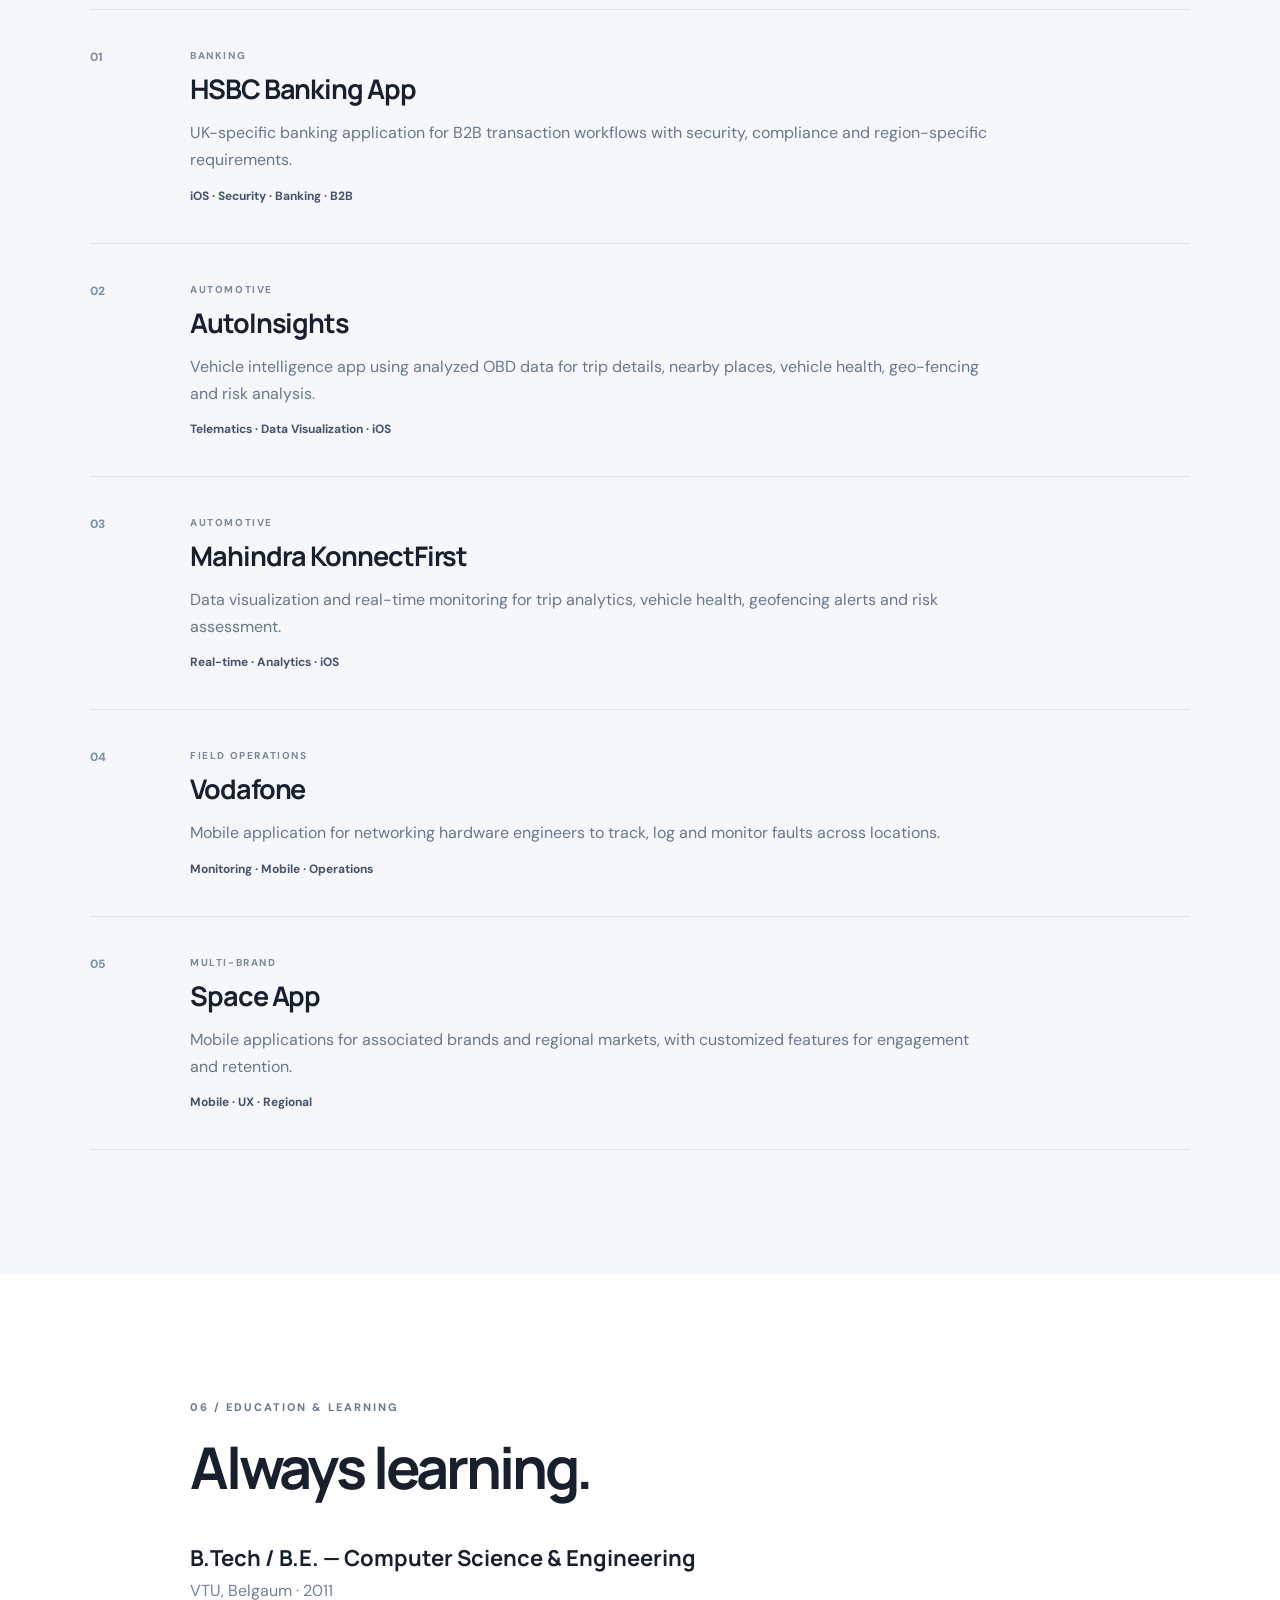
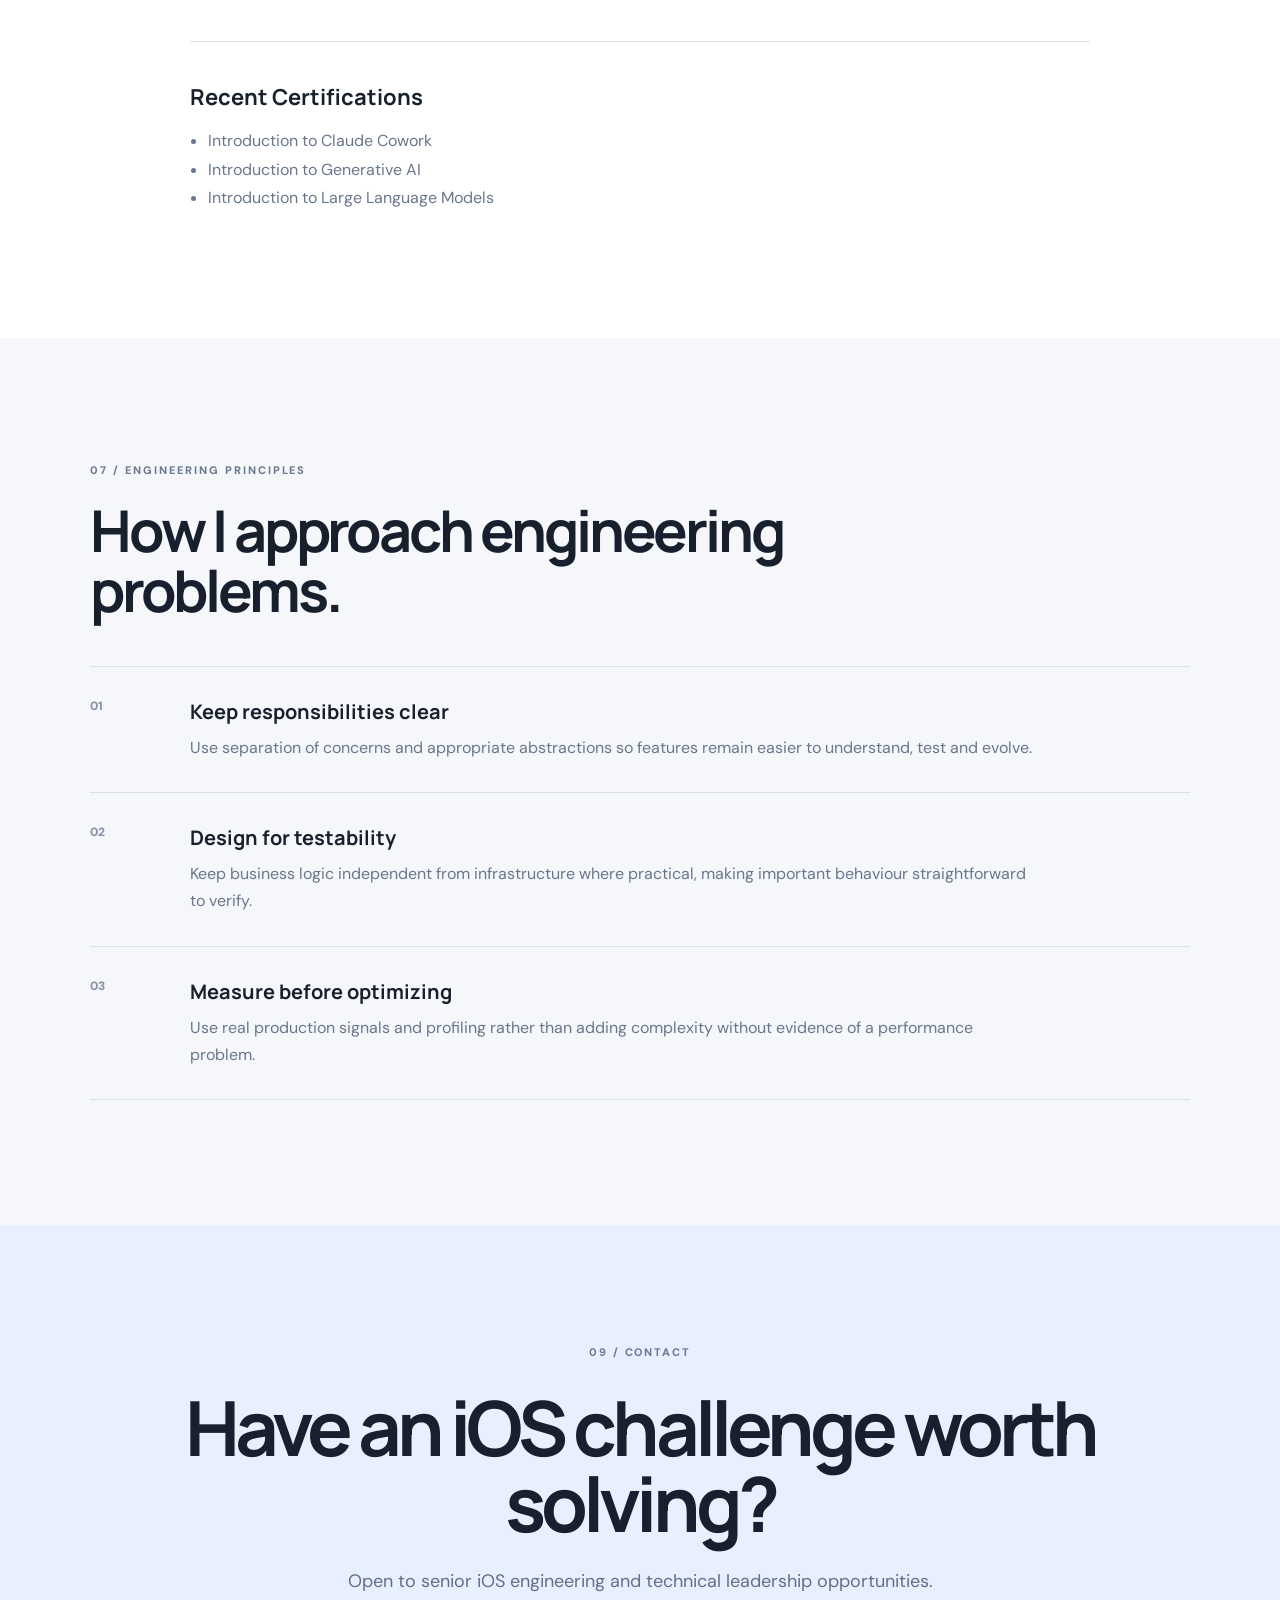
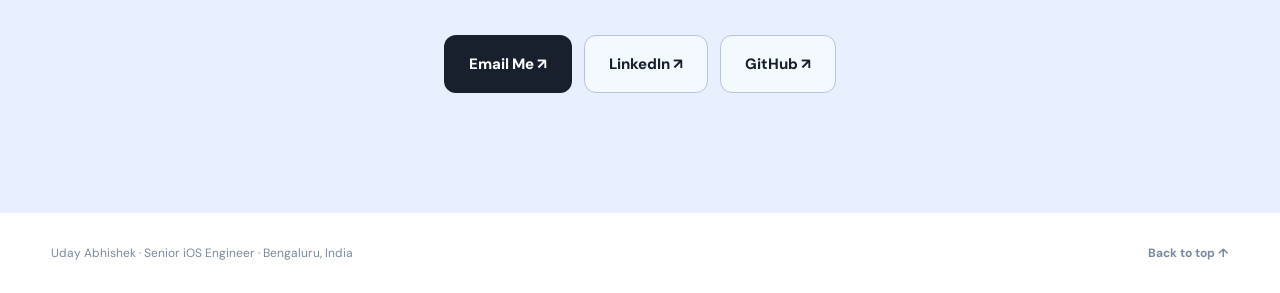
==== commit f30f2c43: "UI fixes" ====
--- a/index.html
+++ b/index.html
@@ -1,79 +1,325 @@
 <!doctype html>
 <html lang="en">
 <head>
-<meta charset="utf-8">
-<meta name="viewport" content="width=device-width,initial-scale=1">
-<meta name="description" content="Uday Abhishek — Senior iOS Engineer with 12+ years of software experience.">
-<title>Uday Abhishek | Senior iOS Engineer</title>
-<link rel="stylesheet" href="style.css">
+  <meta charset="utf-8">
+  <meta name="viewport" content="width=device-width, initial-scale=1">
+  <meta name="description" content="Uday Abhishek — Senior iOS Engineer">
+  <title>Uday Abhishek | Senior iOS Engineer</title>
+  <link rel="stylesheet" href="style.css">
 </head>
-<body>
-<header class="nav">
-<a class="brand" href="#top">UA</a>
-<nav><a href="#about">About</a><a href="#expertise">Expertise</a><a href="#experience">Experience</a><a href="#projects">Projects</a><a href="#contact">Contact</a></nav>
-<a class="navbtn" href="uday_resume.pdf" download>Resume ↗</a>
+<body id="top">
+
+<header class="site-nav">
+  <a class="logo" href="#top">UA</a>
+  <nav aria-label="Main navigation">
+    <a href="#about">About</a>
+    <a href="#expertise">Expertise</a>
+    <a href="#experience">Experience</a>
+    <a href="#projects">Projects</a>
+    <a href="#education">Education</a>
+    <a href="#contact">Contact</a>
+  </nav>
+  <a class="resume-button" href="uday_resume.pdf" target="_blank" rel="noopener">Resume ↗</a>
 </header>
 
-<section class="hero" id="top">
-<div class="heroText">
-<p class="eyebrow">SENIOR iOS ENGINEER</p>
-<h1>Building iOS products that are <em>fast, scalable</em> and production-ready.</h1>
-<p class="lead">Senior iOS Engineer with 12+ years of overall software experience, including 9+ years building high-performance applications with Swift, SwiftUI, UIKit and Combine.</p>
-<div class="actions"><a class="btn primary" href="#projects">Explore my work ↓</a><a class="btn secondary" href="mailto:udayabhishek.in@gmail.com">Let's talk ↗</a></div>
-<div class="links"><a href="https://www.linkedin.com/in/uday-abhishek" target="_blank">LinkedIn ↗</a><a href="mailto:udayabhishek.in@gmail.com">Email ↗</a><span>Bengaluru, India</span></div>
-</div>
-<div class="codebox"><div class="dots">● ● ●</div><pre><b>let</b> engineer = SenioriOS(
-  experience: <i>12+</i>,
-  architecture: "Clean",
-  ui: ["SwiftUI", "UIKit"],
-  concurrency: "async/await"
-)</pre></div>
-</section>
-
+<main>
+
+<!-- FIRST SCREEN — intentionally different/minimal -->
+<section class="hero">
+  <div class="hero-wrap">
+    <div class="hero-copy">
+      <div class="hero-kicker">SENIOR iOS ENGINEER</div>
+      <h1>Building iOS products that are <span>fast, scalable</span> and production-ready.</h1>
+      <p>Senior iOS Engineer with 12+ years of overall software experience, including 9+ years building high-performance applications with Swift, SwiftUI, UIKit and Combine.</p>
+      <div class="hero-buttons">
+        <a class="button primary" href="#projects">Explore my work ↓</a>
+        <a class="button secondary" href="#contact">Let's talk ↗</a>
+      </div>
+    </div>
+  </div>
+</section>
+
+<!-- ENGINEERING IMPACT — intentionally different -->
+<section class="impact">
+  <div class="container">
+    <div class="section-kicker">02 / ENGINEERING IMPACT</div>
+    <div class="impact-head">
+      <h2>Engineering decisions that translate into measurable outcomes.</h2>
+      <p>Selected examples of the outcomes I focus on across production applications.</p>
+    </div>
+    <div class="impact-grid">
+      <div class="impact-stat"><strong>35%</strong><span>Performance improvement</span></div>
+      <div class="impact-stat"><strong>30%</strong><span>Memory optimization</span></div>
+      <div class="impact-stat"><strong>99.3%</strong><span>Crash-free rate</span></div>
+      <div class="impact-stat"><strong>25%</strong><span>Reduced API latency</span></div>
+    </div>
+  </div>
+</section>
+
+<!-- Everything below follows the existing portfolio's editorial/list design -->
 <section class="section" id="about">
-<p class="label">01 / ABOUT</p><div class="two">
-<h2>Engineering with ownership from idea to App Store.</h2>
-<div><p class="large">I build production-grade mobile applications with a strong focus on architecture, performance, reliability and user experience.</p><p>My experience includes modular MVVM/Clean architecture, reactive development, performance optimization, CI/CD, mentoring and end-to-end feature ownership.</p></div>
-</div>
-</section>
-
-<section class="impact"><div class="impactGrid">
-<div><b>35%</b><span>User engagement improvement</span></div>
-<div><b>30%</b><span>Faster app launch</span></div>
-<div><b>99.3%</b><span>Crash-free sessions</span></div>
-<div><b>25%</b><span>Technical debt reduction</span></div>
-</div></section>
-
-<section class="section" id="expertise">
-<p class="label">02 / ENGINEERING EXPERTISE</p><h2>My technical toolkit.</h2>
-<div class="cards">
-<article><strong>⌘</strong><h3>iOS Development</h3><p>Swift, SwiftUI, UIKit and Apple's Human Interface Guidelines.</p><div class="tags">Swift · SwiftUI · UIKit</div></article>
-<article><strong>◈</strong><h3>Architecture</h3><p>Maintainable and scalable applications using proven architecture patterns.</p><div class="tags">MVVM · Clean · VIPER · Patterns</div></article>
-<article><strong>↯</strong><h3>Concurrency & Reactive</h3><p>Modern asynchronous programming and reactive features.</p><div class="tags">async/await · Swift Concurrency · Combine · GCD</div></article>
-<article><strong>⌁</strong><h3>Data & Networking</h3><p>API-driven applications and persistent data layers.</p><div class="tags">REST · Alamofire · Core Data · SQLite</div></article>
-<article><strong>✓</strong><h3>Quality & Delivery</h3><p>Testing, code quality and streamlined release workflows.</p><div class="tags">XCTest · SwiftLint · Fastlane · CI/CD</div></article>
-<article><strong>◉</strong><h3>Developer Tooling</h3><p>Modern dependency and source-control workflows.</p><div class="tags">Git · SPM · CocoaPods · Xcode</div></article>
-</div></section>
-
-<section class="dark section" id="experience">
-<p class="label">03 / EXPERIENCE</p><h2>Where I've made an impact.</h2>
-<div class="job"><div class="meta"><span>Dec 2015 — Aug 2025</span><span>Wipro Technologies</span></div><div class="jobgrid"><div><h3>Senior Consultant</h3><p>iOS · Architecture · Delivery · Mentoring</p></div><ul><li>Led iOS development using Swift, SwiftUI and UIKit, improving engagement by 35%.</li><li>Designed modular MVVM/Clean architecture, improving scalability and reducing technical debt by 25%.</li><li>Delivered 30% faster launch time and 99.3% crash-free sessions.</li><li>Built reactive features with Combine and CI/CD pipelines with Fastlane.</li><li>Owned development, testing and App Store release; mentored developers.</li></ul></div></div>
-<div class="job"><div class="meta"><span>Nov 2014 — Dec 2015</span><span>Shiksha Infotech</span></div><div class="jobgrid"><h3>Technologist</h3><p>Built hybrid mobile apps using Cordova, integrated REST APIs and improved performance by 25%.</p></div></div>
-<div class="job"><div class="meta"><span>Oct 2012 — Nov 2014</span><span>Ensign Pixels LLP</span></div><div class="jobgrid"><h3>Software Developer</h3><p>Built responsive web applications using JavaScript, HTML5, CSS3 and Bootstrap with REST API integration.</p></div></div>
-</section>
-
-<section class="section" id="projects">
-<p class="label">04 / SELECTED PROJECTS</p><h2>Products I've helped bring to life.</h2>
-<div class="projects">
-<article><small>01 · BANKING</small><h3>HSBC Banking App</h3><p>UK-specific banking application for B2B transaction workflows with security, compliance and region-specific requirements.</p><div class="tags">iOS · Security · Banking · B2B</div><b class="result">15% <small>client satisfaction improvement</small></b></article>
-<article><small>02 · AUTOMOTIVE</small><h3>AutoInsights</h3><p>Vehicle intelligence app using analyzed OBD data for trip details, nearby places, vehicle health, geo-fencing and risk analysis.</p><div class="tags">Telematics · Data Visualization · iOS</div><a class="projectlink" href="https://apps.apple.com/us/app/wipro-autoinsights/id1281864911" target="_blank">View on App Store ↗</a></article>
-<article><small>03 · AUTOMOTIVE</small><h3>Mahindra KonnectFirst</h3><p>Data visualization and real-time monitoring for trip analytics, vehicle health, geofencing alerts and risk assessment.</p><div class="tags">Real-time · Analytics · iOS</div></article>
-<article><small>04 · FIELD OPERATIONS</small><h3>Vodafone</h3><p>Mobile application for networking hardware engineers to track, log and monitor faults across locations.</p><div class="tags">Monitoring · Mobile · Operations</div><b class="result">20% <small>estimated resolution-time improvement</small></b></article>
-<article><small>05 · MULTI-BRAND</small><h3>Space App</h3><p>Mobile applications for associated brands and regional markets, with customized features for engagement and retention.</p><div class="tags">Mobile · UX · Regional</div><b class="result">30% <small>user engagement increase</small></b></article>
-</div></section>
-
-<section class="section education"><p class="label">05 / EDUCATION & LEARNING</p><div class="two"><h2>Always learning.</h2><div><h3>B.Tech / B.E. — Computer Science & Engineering</h3><p>VTU, Belgaum · 2011</p><hr><h3>Recent Certifications</h3><ul><li>Introduction to Claude Cowork</li><li>Introduction to Generative AI</li><li>Introduction to Large Language Models</li></ul></div></div></section>
-
-<section class="contact" id="contact"><p class="label">06 / CONTACT</p><h2>Have an iOS challenge worth solving?</h2><p>Open to senior iOS engineering and technical leadership opportunities.</p><div class="actions"><a class="btn light" href="mailto:udayabhishek.in@gmail.com">Email Me ↗</a><a class="btn outline" href="https://www.linkedin.com/in/uday-abhishek" target="_blank">LinkedIn ↗</a></div></section>
-<footer><span>Uday Abhishek</span><span>Senior iOS Engineer · Bengaluru, India</span><span>© 2026</span></footer>
-</body></html>+  <div class="container">
+    <div class="section-kicker">01 / ABOUT</div>
+    <h2>Engineering with ownership from idea to App Store.</h2>
+    <div class="two-column">
+      <p class="large-copy">I build production-grade mobile applications with a strong focus on architecture, performance, reliability and user experience.</p>
+      <p>My experience includes modular MVVM/Clean architecture, reactive development, performance optimization, CI/CD, mentoring and end-to-end feature ownership.</p>
+    </div>
+  </div>
+</section>
+
+<section class="section soft" id="expertise">
+  <div class="container">
+    <div class="section-kicker">03 / ENGINEERING EXPERTISE</div>
+    <h2>My technical toolkit.</h2>
+
+    <div class="toolkit-grid">
+      <article class="toolkit-card">
+        <div class="toolkit-top">
+          <div class="toolkit-icon ios-icon"><span></span></div>
+          <span class="toolkit-number">01</span>
+        </div>
+        <div>
+          <h3>iOS Development</h3>
+          <p>Building polished, reliable native applications with Apple's platform technologies.</p>
+        </div>
+        <div class="toolkit-tags">
+          <span>Swift</span><span>SwiftUI</span><span>UIKit</span>
+        </div>
+      </article>
+
+      <article class="toolkit-card">
+        <div class="toolkit-top">
+          <div class="toolkit-icon architecture-icon"><span>◇</span></div>
+          <span class="toolkit-number">02</span>
+        </div>
+        <div>
+          <h3>Architecture</h3>
+          <p>Structuring applications so features stay modular, testable and easy to evolve.</p>
+        </div>
+        <div class="toolkit-tags">
+          <span>MVVM</span><span>Clean</span><span>VIPER</span>
+        </div>
+      </article>
+
+      <article class="toolkit-card">
+        <div class="toolkit-top">
+          <div class="toolkit-icon concurrency-icon"><span>↯</span></div>
+          <span class="toolkit-number">03</span>
+        </div>
+        <div>
+          <h3>Concurrency & Reactive</h3>
+          <p>Designing responsive applications with modern asynchronous and reactive patterns.</p>
+        </div>
+        <div class="toolkit-tags">
+          <span>async/await</span><span>Actors</span><span>Combine</span>
+        </div>
+      </article>
+
+      <article class="toolkit-card">
+        <div class="toolkit-top">
+          <div class="toolkit-icon data-icon"><span>⌁</span></div>
+          <span class="toolkit-number">04</span>
+        </div>
+        <div>
+          <h3>Data & Networking</h3>
+          <p>Working with APIs, persistence and data flows across production applications.</p>
+        </div>
+        <div class="toolkit-tags">
+          <span>REST</span><span>Core Data</span><span>SQLite</span>
+        </div>
+      </article>
+
+      <article class="toolkit-card">
+        <div class="toolkit-top">
+          <div class="toolkit-icon quality-icon"><span>✓</span></div>
+          <span class="toolkit-number">05</span>
+        </div>
+        <div>
+          <h3>Quality & Delivery</h3>
+          <p>Keeping releases dependable through testing, automation and disciplined workflows.</p>
+        </div>
+        <div class="toolkit-tags">
+          <span>XCTest</span><span>Fastlane</span><span>CI/CD</span>
+        </div>
+      </article>
+
+      <article class="toolkit-card">
+        <div class="toolkit-top">
+          <div class="toolkit-icon tooling-icon"><span>⌘</span></div>
+          <span class="toolkit-number">06</span>
+        </div>
+        <div>
+          <h3>Developer Tooling</h3>
+          <p>Using modern tools to keep development, dependencies and collaboration efficient.</p>
+        </div>
+        <div class="toolkit-tags">
+          <span>Git</span><span>SPM</span><span>Xcode</span>
+        </div>
+      </article>
+    </div>
+  </div>
+</section>
+
+<section class="section" id="experience">
+  <div class="container">
+    <div class="section-kicker">04 / EXPERIENCE</div>
+    <h2>Where I've made an impact.</h2>
+
+    <div class="experience-list">
+      <article class="experience-row">
+        <div class="date">Dec 2015 — Aug 2025</div>
+        <div>
+          <div class="company">Wipro Technologies</div>
+          <h3>Senior Consultant</h3>
+          <div class="role-tags">iOS · Architecture · Delivery · Mentoring</div>
+          <ul>
+            <li>Led iOS development using Swift, SwiftUI and UIKit.</li>
+            <li>Designed modular MVVM/Clean architecture for scalable applications.</li>
+            <li>Built reactive features with Combine and CI/CD pipelines with Fastlane.</li>
+            <li>Owned development, testing and App Store release; mentored developers.</li>
+          </ul>
+        </div>
+      </article>
+
+      <article class="experience-row">
+        <div class="date">Nov 2014 — Dec 2015</div>
+        <div>
+          <div class="company">Shiksha Infotech</div>
+          <h3>Technologist</h3>
+          <div class="role-tags">Mobile · Hybrid · REST APIs</div>
+          <p>Built hybrid mobile applications using Cordova, integrated REST APIs and improved application performance.</p>
+        </div>
+      </article>
+
+      <article class="experience-row">
+        <div class="date">Oct 2012 — Nov 2014</div>
+        <div>
+          <div class="company">Ensign Pixels LLP</div>
+          <h3>Software Developer</h3>
+          <div class="role-tags">Web · JavaScript · REST</div>
+          <p>Built responsive web applications using JavaScript, HTML5, CSS3 and Bootstrap with REST API integration.</p>
+        </div>
+      </article>
+    </div>
+  </div>
+</section>
+
+<section class="section soft" id="projects">
+  <div class="container">
+    <div class="section-kicker">05 / SELECTED PROJECTS</div>
+    <h2>Products I've helped bring to life.</h2>
+
+    <div class="project-list">
+      <article class="project">
+        <div class="project-number">01</div>
+        <div>
+          <div class="project-category">BANKING</div>
+          <h3>HSBC Banking App</h3>
+          <p>UK-specific banking application for B2B transaction workflows with security, compliance and region-specific requirements.</p>
+          <div class="project-tags">iOS · Security · Banking · B2B</div>
+        </div>
+      </article>
+
+      <article class="project">
+        <div class="project-number">02</div>
+        <div>
+          <div class="project-category">AUTOMOTIVE</div>
+          <h3>AutoInsights</h3>
+          <p>Vehicle intelligence app using analyzed OBD data for trip details, nearby places, vehicle health, geo-fencing and risk analysis.</p>
+          <div class="project-tags">Telematics · Data Visualization · iOS</div>
+        </div>
+      </article>
+
+      <article class="project">
+        <div class="project-number">03</div>
+        <div>
+          <div class="project-category">AUTOMOTIVE</div>
+          <h3>Mahindra KonnectFirst</h3>
+          <p>Data visualization and real-time monitoring for trip analytics, vehicle health, geofencing alerts and risk assessment.</p>
+          <div class="project-tags">Real-time · Analytics · iOS</div>
+        </div>
+      </article>
+
+      <article class="project">
+        <div class="project-number">04</div>
+        <div>
+          <div class="project-category">FIELD OPERATIONS</div>
+          <h3>Vodafone</h3>
+          <p>Mobile application for networking hardware engineers to track, log and monitor faults across locations.</p>
+          <div class="project-tags">Monitoring · Mobile · Operations</div>
+        </div>
+      </article>
+
+      <article class="project">
+        <div class="project-number">05</div>
+        <div>
+          <div class="project-category">MULTI-BRAND</div>
+          <h3>Space App</h3>
+          <p>Mobile applications for associated brands and regional markets, with customized features for engagement and retention.</p>
+          <div class="project-tags">Mobile · UX · Regional</div>
+        </div>
+      </article>
+    </div>
+  </div>
+</section>
+
+<section class="section" id="education">
+  <div class="container narrow">
+    <div class="section-kicker">06 / EDUCATION & LEARNING</div>
+    <h2>Always learning.</h2>
+
+    <div class="education-block">
+      <h3>B.Tech / B.E. — Computer Science & Engineering</h3>
+      <p>VTU, Belgaum · 2011</p>
+    </div>
+
+    <div class="divider"></div>
+
+    <div class="education-block">
+      <h3>Recent Certifications</h3>
+      <ul>
+        <li>Introduction to Claude Cowork</li>
+        <li>Introduction to Generative AI</li>
+        <li>Introduction to Large Language Models</li>
+      </ul>
+    </div>
+  </div>
+</section>
+
+<section class="section soft" id="principles">
+  <div class="container">
+    <div class="section-kicker">07 / ENGINEERING PRINCIPLES</div>
+    <h2>How I approach engineering problems.</h2>
+
+    <div class="principles">
+      <article><span>01</span><div><h3>Keep responsibilities clear</h3><p>Use separation of concerns and appropriate abstractions so features remain easier to understand, test and evolve.</p></div></article>
+      <article><span>02</span><div><h3>Design for testability</h3><p>Keep business logic independent from infrastructure where practical, making important behaviour straightforward to verify.</p></div></article>
+      <article><span>03</span><div><h3>Measure before optimizing</h3><p>Use real production signals and profiling rather than adding complexity without evidence of a performance problem.</p></div></article>
+    </div>
+  </div>
+</section>
+
+<!-- CONTACT — intentionally follows the supplied reference -->
+<section class="contact" id="contact">
+  <div class="contact-inner">
+    <div class="section-kicker">09 / CONTACT</div>
+    <h2>Have an iOS challenge worth solving?</h2>
+    <p>Open to senior iOS engineering and technical leadership opportunities.</p>
+    <div class="contact-buttons">
+      <a class="button primary" href="mailto:udayabhishek.in@gmail.com">Email Me ↗</a>
+      <a class="button secondary" href="https://www.linkedin.com/in/uday-abhishek" target="_blank" rel="noopener">LinkedIn ↗</a>
+      <a class="button secondary" href="https://github.com/udayabhishek" target="_blank" rel="noopener">GitHub ↗</a>
+    </div>
+  </div>
+</section>
+
+</main>
+
+<footer>
+  <span>Uday Abhishek · Senior iOS Engineer · Bengaluru, India</span>
+  <a href="#top">Back to top ↑</a>
+</footer>
+
+</body>
+</html>
--- a/style.css
+++ b/style.css
@@ -1 +1,480 @@
-*{box-sizing:border-box}html{scroll-behavior:smooth}body{margin:0;font-family:Inter,-apple-system,BlinkMacSystemFont,"Segoe UI",sans-serif;color:#18202e;background:#fbfcfe;line-height:1.65}a{text-decoration:none;color:inherit}.nav{position:sticky;top:0;z-index:10;height:74px;padding:0 6%;display:flex;align-items:center;justify-content:space-between;background:#fbfcfeda;backdrop-filter:blur(16px);border-bottom:1px solid #e5e9ef}.brand{display:grid;place-items:center;width:42px;height:42px;border-radius:12px;background:#18202e;color:white;font-weight:850}.nav nav{display:flex;gap:27px;color:#687386;font-size:13px;font-weight:700}.navbtn{border:1px solid #cdd4df;border-radius:9px;padding:8px 14px;font-size:13px;font-weight:800}.hero{padding:105px 6%;display:grid;grid-template-columns:1.25fr .75fr;gap:55px;align-items:center;min-height:84vh;background:radial-gradient(circle at 83% 30%,#dce9ff,transparent 28%),linear-gradient(135deg,#f4f8ff,#fbfcfe 65%)}.heroText{max-width:900px;margin:auto}.eyebrow,.label{font-size:11px;letter-spacing:.17em;font-weight:850;color:#6b7688}.hero h1{font-size:clamp(45px,6.1vw,77px);line-height:1;letter-spacing:-.065em;margin:18px 0 25px}.hero em{font-style:normal;color:#365e9e}.lead{font-size:19px;color:#5e697b;max-width:760px}.actions{display:flex;gap:12px;flex-wrap:wrap;margin:29px 0}.btn{padding:13px 20px;border-radius:10px;font-size:14px;font-weight:800;display:inline-block}.primary{background:#18202e;color:white}.secondary{background:white;border:1px solid #cdd4df}.links{display:flex;gap:22px;flex-wrap:wrap;color:#687386;font-size:13px;font-weight:650}.codebox{max-width:440px;background:#151b26;color:#d9e0eb;border-radius:18px;padding:20px;box-shadow:0 30px 60px #26364a2b;transform:rotate(2deg);margin:auto}.dots{color:#7f8a9d;letter-spacing:4px;margin-bottom:20px;font-size:10px}.codebox pre{white-space:pre-wrap;font:13px/2 "SFMono-Regular",Consolas,monospace}.codebox b{color:#c8a6ff}.codebox i{color:#9ee7b1;font-style:normal}.section{max-width:1200px;margin:auto;padding:105px 6%}.two{display:grid;grid-template-columns:1fr 1fr;gap:80px}.section h2,.contact h2{font-size:clamp(35px,4.4vw,55px);line-height:1.06;letter-spacing:-.05em;margin:0 0 28px}.large{font-size:22px;color:#465267}.two p:not(.large),.education p,.education li{color:#687386}.impact{background:#18202e;color:white}.impactGrid{max-width:1200px;margin:auto;padding:48px 6%;display:grid;grid-template-columns:repeat(4,1fr);gap:20px}.impact b{display:block;font-size:42px;letter-spacing:-.05em}.impact span{color:#aeb8c8;font-size:13px}.cards{display:grid;grid-template-columns:repeat(3,1fr);gap:16px}.cards article{background:white;border:1px solid #e0e5ed;border-radius:16px;padding:27px;transition:.2s}.cards article:hover,.projects article:hover{transform:translateY(-4px);box-shadow:0 16px 35px #1c273a12}.cards strong{font-size:25px}.cards h3{margin:15px 0 6px}.cards p,.projects p{color:#667286;font-size:14px}.tags{margin-top:18px;color:#536076;font-size:11px;font-weight:750;line-height:2}.dark{max-width:none;background:#18202e;color:white}.dark>*{max-width:1080px;margin-left:auto;margin-right:auto}.dark .label{color:#909bad}.job{border-top:1px solid #394352;padding:30px 0}.meta{display:flex;justify-content:space-between;color:#aeb8c8;font-size:12px;text-transform:uppercase;letter-spacing:.08em}.jobgrid{display:grid;grid-template-columns:.7fr 1.3fr;gap:45px;margin-top:15px}.job h3{font-size:28px;margin:0}.job p,.job li{color:#b8c1ce;font-size:14px}.job li{margin:7px 0}.projects{display:grid;grid-template-columns:repeat(2,1fr);gap:16px;margin-top:40px}.projects article{background:white;border:1px solid #e0e5ed;border-radius:17px;padding:30px;transition:.2s}.projects article small{font-size:10px;color:#8792a3;font-weight:850;letter-spacing:.1em}.projects h3{font-size:28px;margin:45px 0 10px}.result{display:block;font-size:28px;margin-top:27px}.result small{font-size:11px;color:#687386;font-weight:650}.projectlink{display:inline-block;margin-top:25px;font-size:13px;font-weight:800}.education{border-top:1px solid #e3e7ee}.contact{padding:110px 6%;text-align:center;background:#e8f0ff}.contact h2{max-width:850px;margin:20px auto}.contact p:not(.label){color:#5e697b}.light{background:#18202e;color:white}.outline{border:1px solid #a4b0c2;margin-left:5px}footer{display:flex;justify-content:space-between;padding:24px 6%;font-size:12px;color:#758094;border-top:1px solid #dfe4eb;background:white}@media(max-width:850px){.nav nav{display:none}.hero,.two,.jobgrid{grid-template-columns:1fr}.hero{padding-top:75px}.impactGrid{grid-template-columns:repeat(2,1fr)}.cards{grid-template-columns:1fr 1fr}.projects{grid-template-columns:1fr}}@media(max-width:560px){.hero{padding:65px 5%}.hero h1{font-size:48px}.section{padding:75px 5%}.cards{grid-template-columns:1fr}.meta{flex-direction:column;gap:5px}.impactGrid{padding:40px 5%}footer{flex-direction:column;gap:6px;padding:22px 5%}}+@import url('https://fonts.googleapis.com/css2?family=DM+Sans:wght@400;500;600;700&family=Manrope:wght@600;700;800&display=swap');
+
+:root{
+  --ink:#18202e;
+  --muted:#68778e;
+  --line:#dbe2eb;
+  --soft:#f5f7fb;
+  --hero:#f1f5fc;
+  --contact:#e8f0ff;
+  --accent:#3f6eaf;
+  --max:1100px;
+}
+*{box-sizing:border-box}
+html{scroll-behavior:smooth}
+body{
+  margin:0;
+  color:var(--ink);
+  background:#fff;
+  font-family:"DM Sans",system-ui,-apple-system,BlinkMacSystemFont,"Segoe UI",sans-serif;
+  -webkit-font-smoothing:antialiased;
+}
+a{color:inherit;text-decoration:none}
+h1,h2,h3{font-family:Manrope,sans-serif}
+.site-nav{
+  min-height:80px;
+  padding:0 3.3vw;
+  display:grid;
+  grid-template-columns:52px 1fr auto;
+  gap:24px;
+  align-items:center;
+  border-bottom:1px solid var(--line);
+  background:#fff;
+}
+.logo{
+  width:50px;height:50px;border-radius:13px;
+  display:grid;place-items:center;
+  color:#fff;background:var(--ink);
+  font:800 17px Manrope,sans-serif;
+}
+.site-nav nav{
+  display:flex;
+  justify-content:center;
+  gap:31px;
+  white-space:nowrap;
+}
+.site-nav nav a{
+  font-size:14px;
+  font-weight:700;
+  color:#65738a;
+}
+.resume-button{
+  padding:14px 18px;
+  border-radius:11px;
+  background:var(--ink);
+  color:#fff;
+  font-size:14px;
+  font-weight:800;
+}
+
+.container{
+  width:min(var(--max),calc(100% - 8vw));
+  margin:auto;
+}
+.narrow{max-width:900px}
+
+.hero{
+  background:linear-gradient(135deg,#f4f7fd,#edf3ff 60%,#f9fbff);
+}
+.hero-wrap{
+  width:min(1250px,calc(100% - 8vw));
+  min-height:calc(100vh - 80px);
+  margin:auto;
+  display:flex;
+  align-items:center;
+  padding:90px 0 110px;
+}
+.hero-copy{max-width:1030px}
+.hero-kicker,.section-kicker{
+  color:#6c7a90;
+  font-size:11px;
+  font-weight:800;
+  letter-spacing:.18em;
+}
+.hero-kicker{margin-bottom:26px}
+.hero h1{
+  max-width:1050px;
+  margin:0 0 28px;
+  font-size:clamp(50px,6.4vw,88px);
+  line-height:.98;
+  letter-spacing:-.067em;
+}
+.hero h1 span{color:var(--accent)}
+.hero p{
+  max-width:850px;
+  margin:0 0 35px;
+  color:#607089;
+  font-size:clamp(17px,1.8vw,21px);
+  line-height:1.65;
+}
+.hero-buttons,.contact-buttons{
+  display:flex;
+  align-items:center;
+  gap:12px;
+}
+.button{
+  min-height:58px;
+  padding:0 24px;
+  display:inline-flex;
+  justify-content:center;
+  align-items:center;
+  border-radius:12px;
+  border:1px solid transparent;
+  font-size:15px;
+  font-weight:800;
+  transition:transform .2s ease;
+}
+.button:hover{transform:translateY(-2px)}
+.primary{background:var(--ink);color:#fff}
+.secondary{background:rgba(255,255,255,.55);border-color:#b7c5d8}
+
+.section{
+  padding:125px 0;
+  background:#fff;
+}
+.soft{background:var(--soft)}
+.section-kicker{margin-bottom:24px}
+.section h2{
+  max-width:900px;
+  margin:0 0 45px;
+  font-size:clamp(38px,4.5vw,60px);
+  line-height:1.04;
+  letter-spacing:-.055em;
+}
+.two-column{
+  display:grid;
+  grid-template-columns:1fr 1fr;
+  gap:80px;
+}
+.two-column p{
+  margin:0;
+  color:#6a7890;
+  line-height:1.75;
+  font-size:16px;
+}
+.two-column .large-copy{
+  color:#3f4e66;
+  font-size:21px;
+  line-height:1.6;
+}
+
+.impact{
+  padding:105px 0 115px;
+  background:#fff;
+}
+.impact-head{
+  display:flex;
+  justify-content:space-between;
+  align-items:end;
+  gap:50px;
+  margin-bottom:48px;
+}
+.impact-head h2{
+  max-width:760px;
+  margin:0;
+  font-size:clamp(34px,4vw,54px);
+  line-height:1.04;
+  letter-spacing:-.055em;
+}
+.impact-head p{
+  max-width:310px;
+  margin:0;
+  color:var(--muted);
+  line-height:1.65;
+  font-size:14px;
+}
+.impact-grid{
+  display:grid;
+  grid-template-columns:repeat(4,1fr);
+  border-top:1px solid var(--line);
+}
+.impact-stat{
+  padding:32px 25px 12px 0;
+  border-right:1px solid var(--line);
+}
+.impact-stat+ .impact-stat{padding-left:25px}
+.impact-stat:last-child{border-right:0}
+.impact-stat strong{
+  display:block;
+  margin-bottom:12px;
+  color:var(--accent);
+  font:800 clamp(38px,4vw,58px)/1 Manrope,sans-serif;
+  letter-spacing:-.06em;
+}
+.impact-stat span{color:#66758b;font-size:13px;font-weight:600}
+
+.toolkit-grid{
+  display:grid;
+  grid-template-columns:repeat(2,minmax(0,1fr));
+  gap:18px;
+}
+.toolkit-card{
+  position:relative;
+  min-height:310px;
+  padding:30px 30px 27px;
+  display:flex;
+  flex-direction:column;
+  justify-content:space-between;
+  overflow:hidden;
+  border:1px solid #dce3ec;
+  border-radius:18px;
+  background:#fff;
+  box-shadow:0 10px 30px rgba(28,42,62,.045);
+  transition:transform .22s ease, box-shadow .22s ease, border-color .22s ease;
+}
+.toolkit-card::after{
+  content:"";
+  position:absolute;
+  width:150px;
+  height:150px;
+  right:-75px;
+  top:-75px;
+  border-radius:50%;
+  background:#edf3fc;
+}
+.toolkit-card:hover{
+  transform:translateY(-4px);
+  border-color:#c8d4e3;
+  box-shadow:0 18px 40px rgba(28,42,62,.09);
+}
+.toolkit-top{
+  position:relative;
+  z-index:1;
+  display:flex;
+  align-items:flex-start;
+  justify-content:space-between;
+  margin-bottom:35px;
+}
+.toolkit-icon{
+  width:66px;
+  height:66px;
+  display:grid;
+  place-items:center;
+  border-radius:16px;
+  background:#eef3fa;
+  color:#3f6eaf;
+  font-family:Manrope,sans-serif;
+  font-size:31px;
+  font-weight:800;
+}
+.toolkit-icon span{transform:translateY(-1px)}
+.toolkit-number{
+  color:#9aa6b7;
+  font-size:11px;
+  font-weight:800;
+  letter-spacing:.12em;
+}
+.toolkit-card h3{
+  position:relative;
+  z-index:1;
+  margin:0 0 10px;
+  font-size:24px;
+  letter-spacing:-.035em;
+}
+.toolkit-card p{
+  position:relative;
+  z-index:1;
+  max-width:470px;
+  margin:0;
+  color:#6b798e;
+  font-size:14px;
+  line-height:1.7;
+}
+.toolkit-tags{
+  position:relative;
+  z-index:1;
+  display:flex;
+  flex-wrap:wrap;
+  gap:8px;
+  margin-top:28px;
+}
+.toolkit-tags span{
+  padding:7px 10px;
+  border:1px solid #dce3ec;
+  border-radius:7px;
+  background:#f8fafc;
+  color:#536178;
+  font-size:11px;
+  font-weight:700;
+}
+.ios-icon{background:#eef2f7;color:#202a38}
+.architecture-icon{background:#edf4ff;color:#416da7}
+.concurrency-icon{background:#f1f4fb;color:#526b91}
+.data-icon{background:#eef7f5;color:#437d73}
+.quality-icon{background:#f3f5ee;color:#61734b}
+.tooling-icon{background:#f4f1fa;color:#69558c}
+
+.experience-list{border-top:1px solid var(--line)}
+.experience-row{
+  display:grid;
+  grid-template-columns:240px 1fr;
+  gap:55px;
+  padding:42px 0;
+  border-bottom:1px solid var(--line);
+}
+.date,.role-tags{
+  color:#77859a;
+  font-size:12px;
+  font-weight:700;
+}
+.company{
+  margin-bottom:7px;
+  color:#718097;
+  font-size:13px;
+  font-weight:700;
+}
+.experience-row h3{
+  margin:0 0 8px;
+  font-size:28px;
+  letter-spacing:-.035em;
+}
+.role-tags{margin-bottom:18px}
+.experience-row p,.experience-row li{
+  color:#69778d;
+  font-size:15px;
+  line-height:1.7;
+}
+.experience-row p{margin:0}
+.experience-row ul{
+  margin:0;
+  padding-left:18px;
+}
+.experience-row li{margin:5px 0}
+
+.project-list{border-top:1px solid var(--line)}
+.project{
+  display:grid;
+  grid-template-columns:80px 1fr;
+  gap:20px;
+  padding:39px 0;
+  border-bottom:1px solid var(--line);
+}
+.project-number{
+  color:#8190a4;
+  font-size:12px;
+  font-weight:800;
+}
+.project-category{
+  margin-bottom:8px;
+  color:#7b899c;
+  font-size:10px;
+  font-weight:800;
+  letter-spacing:.16em;
+}
+.project h3{
+  margin:0 0 12px;
+  font-size:27px;
+  letter-spacing:-.04em;
+}
+.project p{
+  max-width:800px;
+  margin:0 0 14px;
+  color:#69778d;
+  line-height:1.7;
+}
+.project-tags{
+  color:#45536a;
+  font-size:12px;
+  font-weight:700;
+}
+
+.education-block h3{
+  margin:0 0 7px;
+  font-size:22px;
+}
+.education-block p{margin:0;color:#718097}
+.education-block ul{
+  margin:15px 0 0;
+  padding-left:18px;
+  color:#69778d;
+  line-height:1.8;
+}
+.divider{height:1px;background:var(--line);margin:40px 0}
+
+.principles{border-top:1px solid var(--line)}
+.principles article{
+  display:grid;
+  grid-template-columns:80px 1fr;
+  gap:20px;
+  padding:31px 0;
+  border-bottom:1px solid var(--line);
+}
+.principles span{color:#8290a4;font-size:12px;font-weight:800}
+.principles h3{margin:0 0 9px;font-size:20px}
+.principles p{margin:0;max-width:850px;color:#69778d;line-height:1.7}
+
+.contact{
+  padding:120px 5vw;
+  background:var(--contact);
+}
+.contact-inner{
+  max-width:1200px;
+  margin:auto;
+  text-align:center;
+}
+.contact .section-kicker{margin-bottom:30px}
+.contact h2{
+  margin:0 auto 28px;
+  max-width:1000px;
+  font-size:clamp(43px,6vw,76px);
+  line-height:1;
+  letter-spacing:-.065em;
+}
+.contact p{
+  margin:0 auto 42px;
+  color:#607089;
+  font-size:18px;
+}
+.contact-buttons{justify-content:center;flex-wrap:wrap}
+
+footer{
+  min-height:80px;
+  padding:0 4vw;
+  display:flex;
+  align-items:center;
+  justify-content:space-between;
+  color:#7b899c;
+  font-size:12px;
+}
+footer a{font-weight:700}
+
+@media(max-width:850px){
+  .site-nav{
+    grid-template-columns:50px auto;
+    justify-content:space-between;
+    padding:12px 5vw;
+  }
+  .site-nav nav{
+    grid-column:1/-1;
+    grid-row:2;
+    justify-content:flex-start;
+    overflow-x:auto;
+    padding-bottom:5px;
+    gap:23px;
+    scrollbar-width:none;
+  }
+  .site-nav nav::-webkit-scrollbar{display:none}
+  .hero-wrap{min-height:auto;padding:78px 0 88px}
+  .impact-head{display:block}
+  .impact-head p{margin-top:20px}
+  .impact-grid{grid-template-columns:1fr 1fr}
+  .impact-stat:nth-child(2){border-right:0}
+  .impact-stat:nth-child(n+3){border-top:1px solid var(--line)}
+  .two-column{grid-template-columns:1fr;gap:25px}
+  .experience-row{grid-template-columns:1fr;gap:16px}
+}
+
+@media(max-width:560px){
+  .resume-button{padding:12px 14px;font-size:13px}
+  .logo{width:44px;height:44px}
+  .hero h1{font-size:clamp(43px,13vw,62px)}
+  .hero p{font-size:16px}
+  .hero-buttons{flex-direction:column;align-items:stretch;max-width:320px}
+  .button{width:100%}
+  .section,.impact{padding:88px 0}
+  .impact-grid{grid-template-columns:1fr}
+  .impact-stat,.impact-stat+.impact-stat{
+    padding:27px 0;
+    border-right:0;
+    border-bottom:1px solid var(--line);
+  }
+  .impact-stat:last-child{border-bottom:0}
+  .toolkit-grid{grid-template-columns:1fr}
+  .toolkit-card{min-height:280px}
+  .project{grid-template-columns:45px 1fr}
+  .contact{padding:92px 5vw}
+  .contact h2{font-size:clamp(40px,12vw,57px)}
+  .contact p{font-size:16px}
+  .contact-buttons{flex-direction:column;align-items:stretch;max-width:320px;margin:auto}
+  footer{padding:25px 5vw;align-items:flex-start;flex-direction:column;gap:10px}
+}
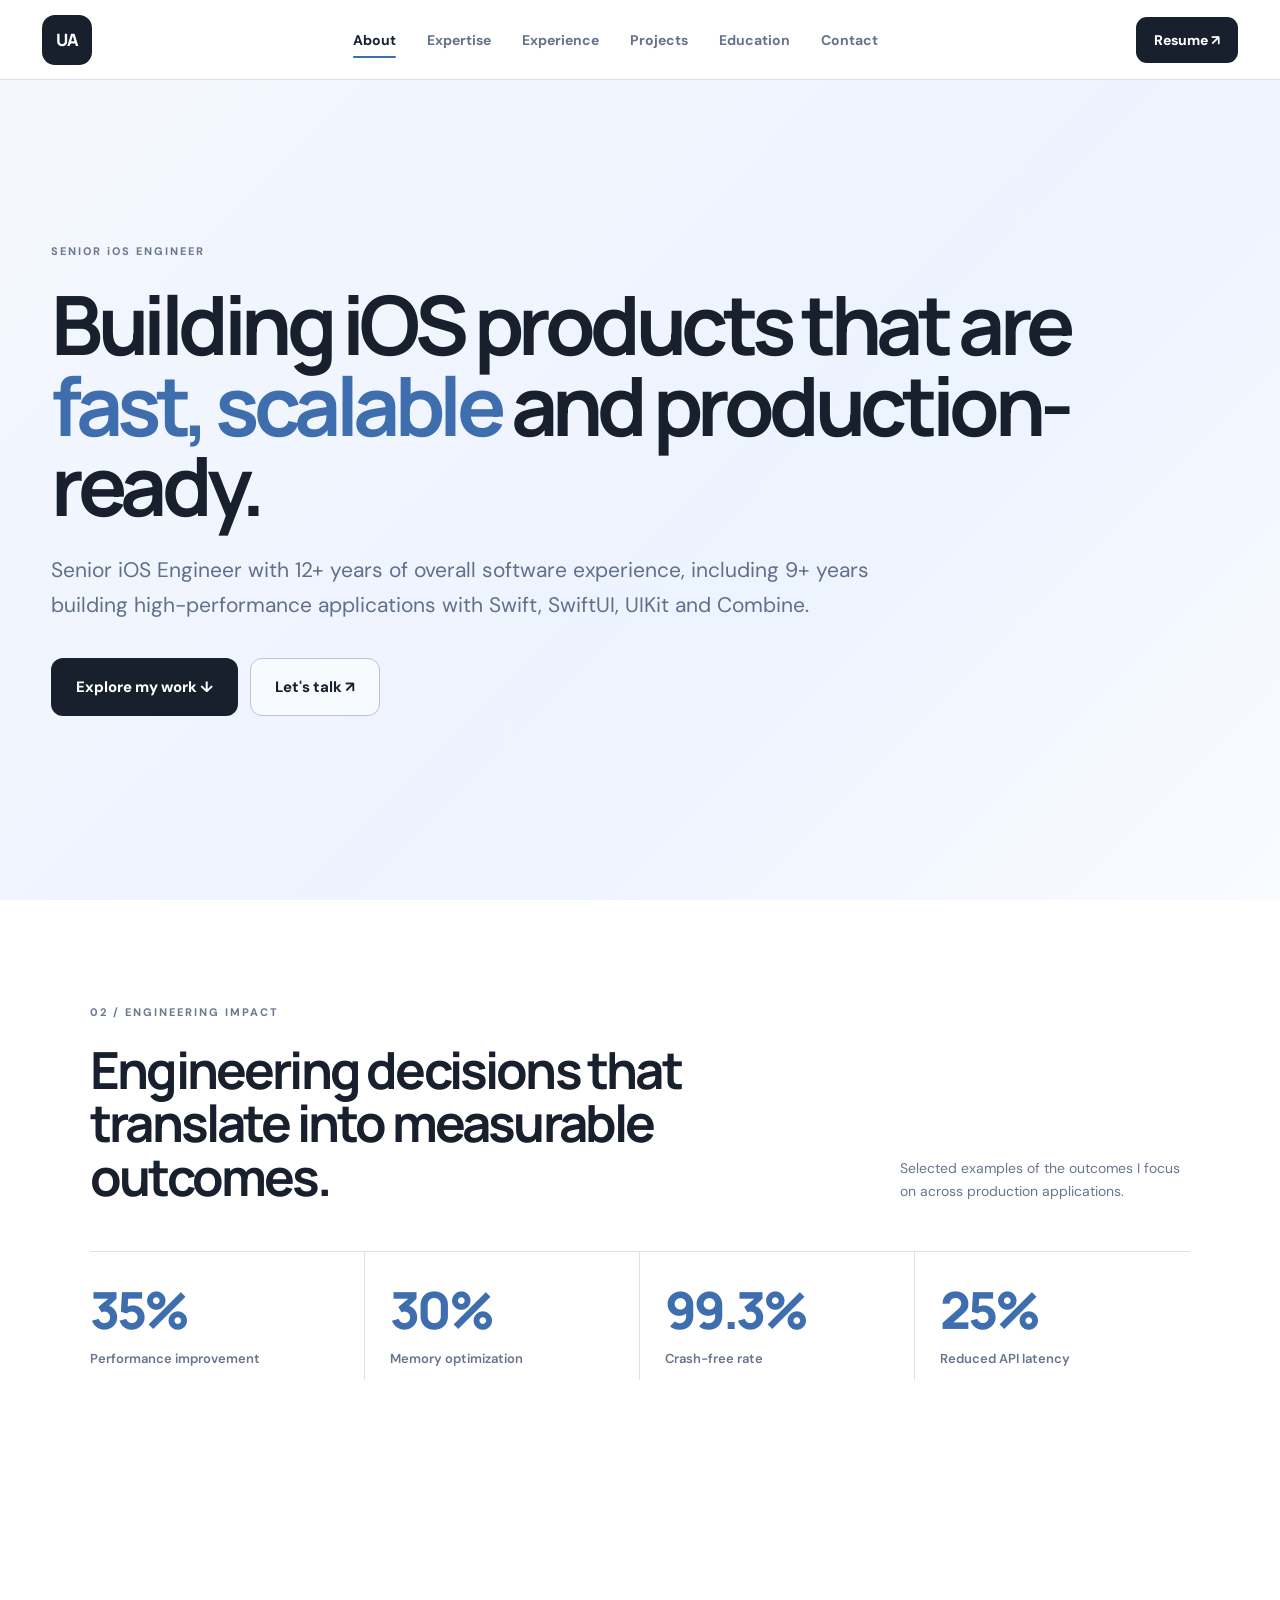
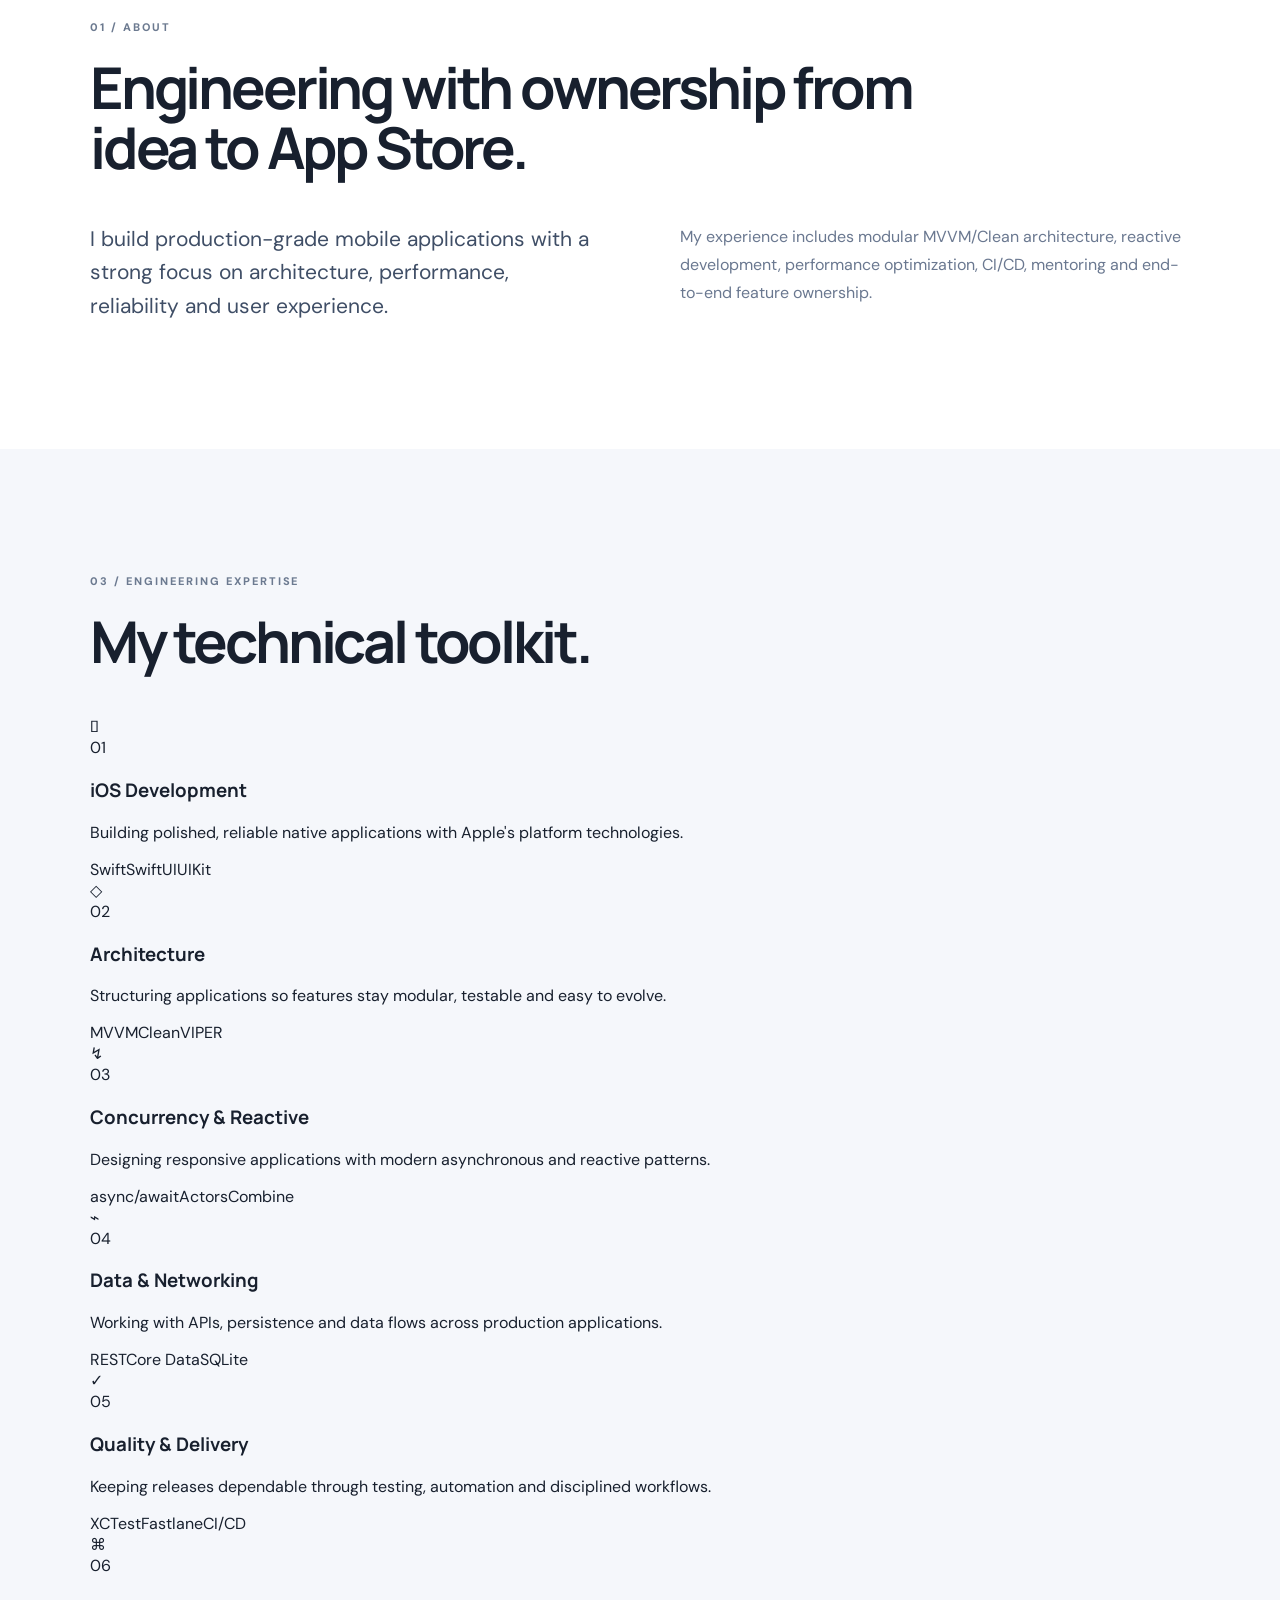
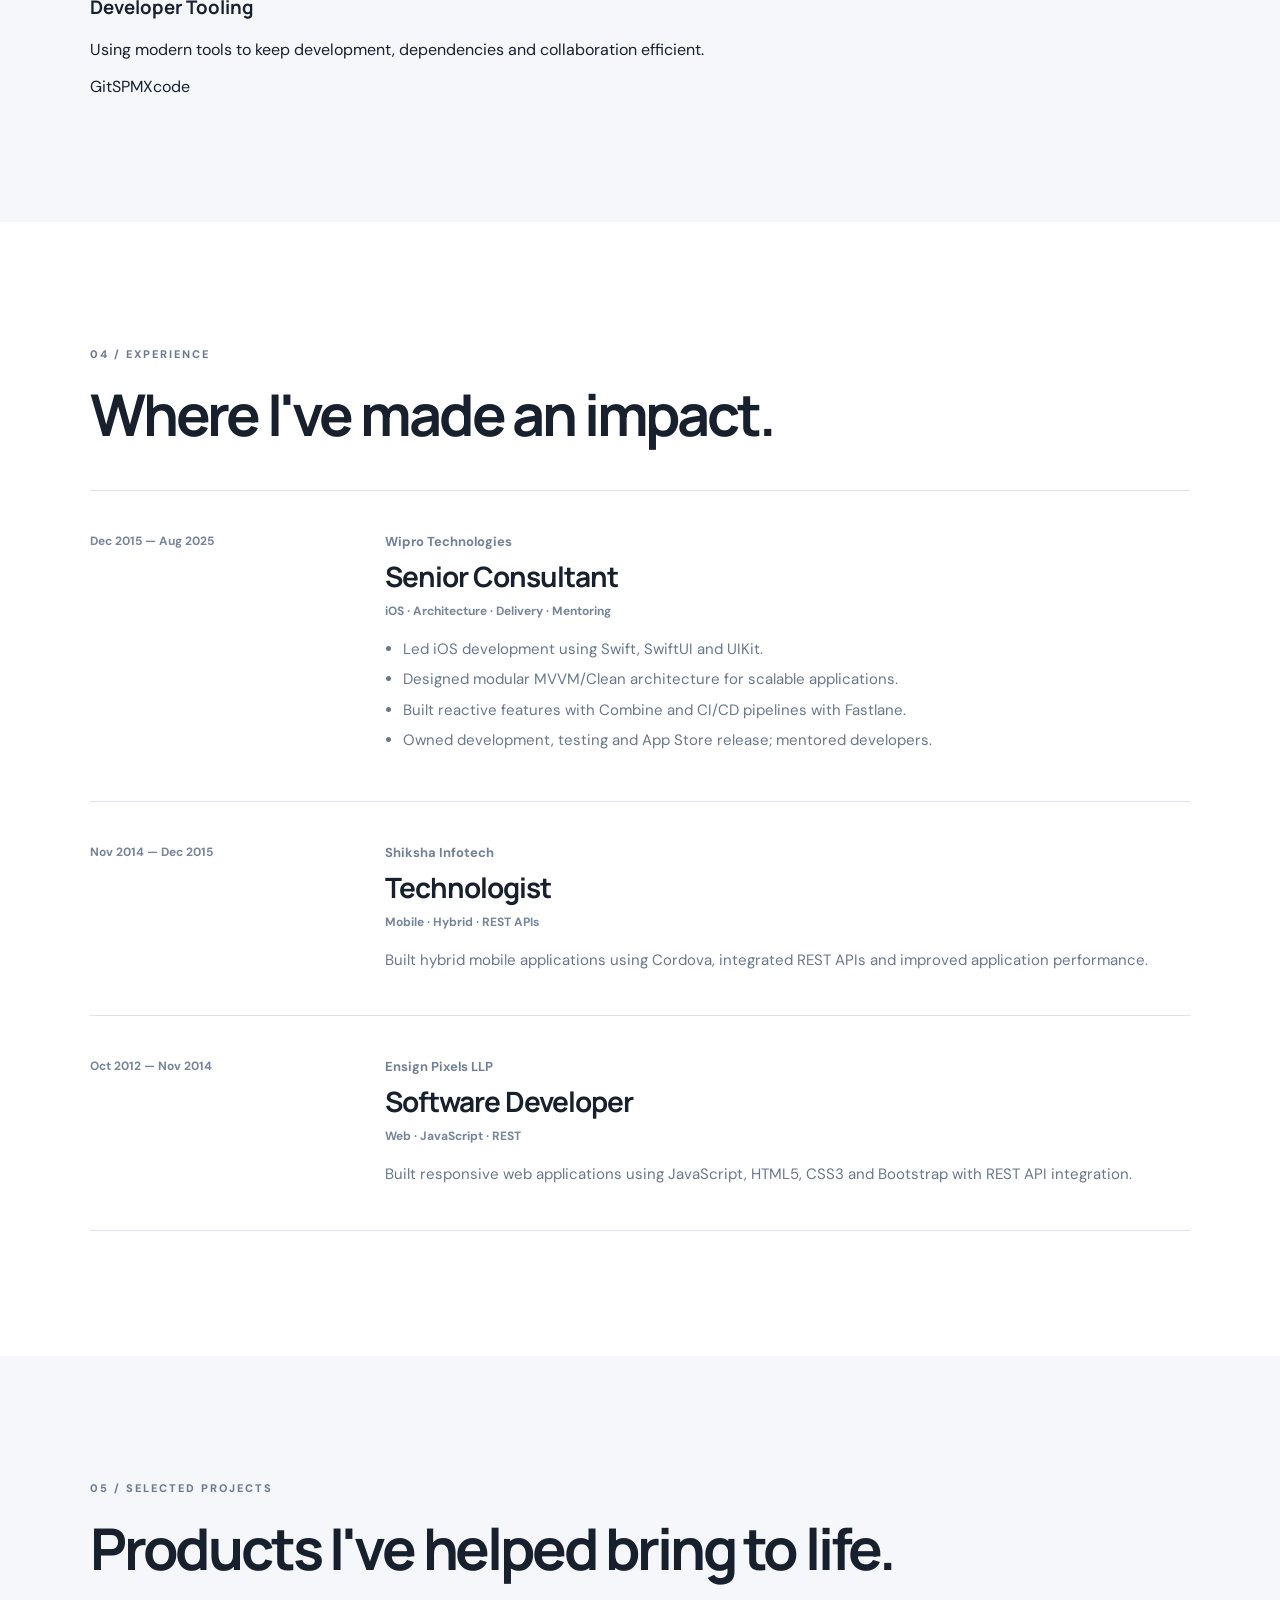
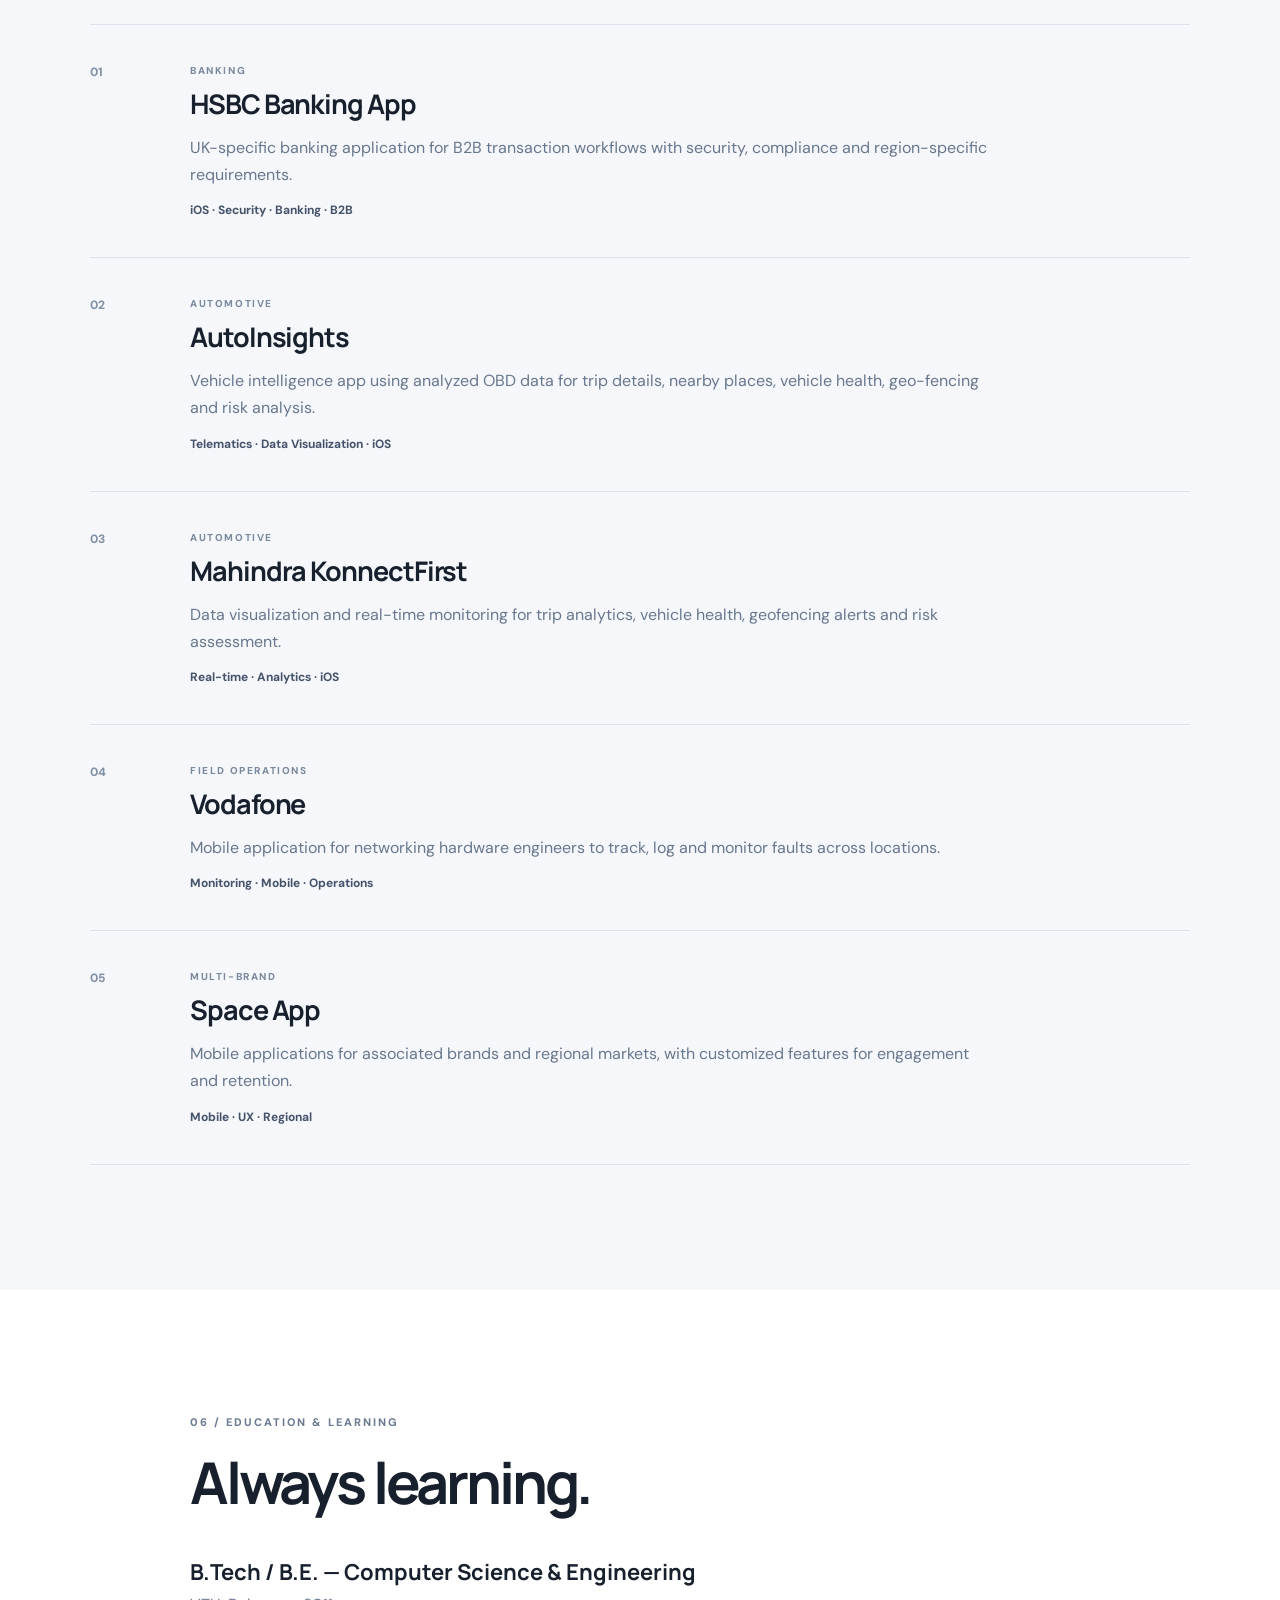
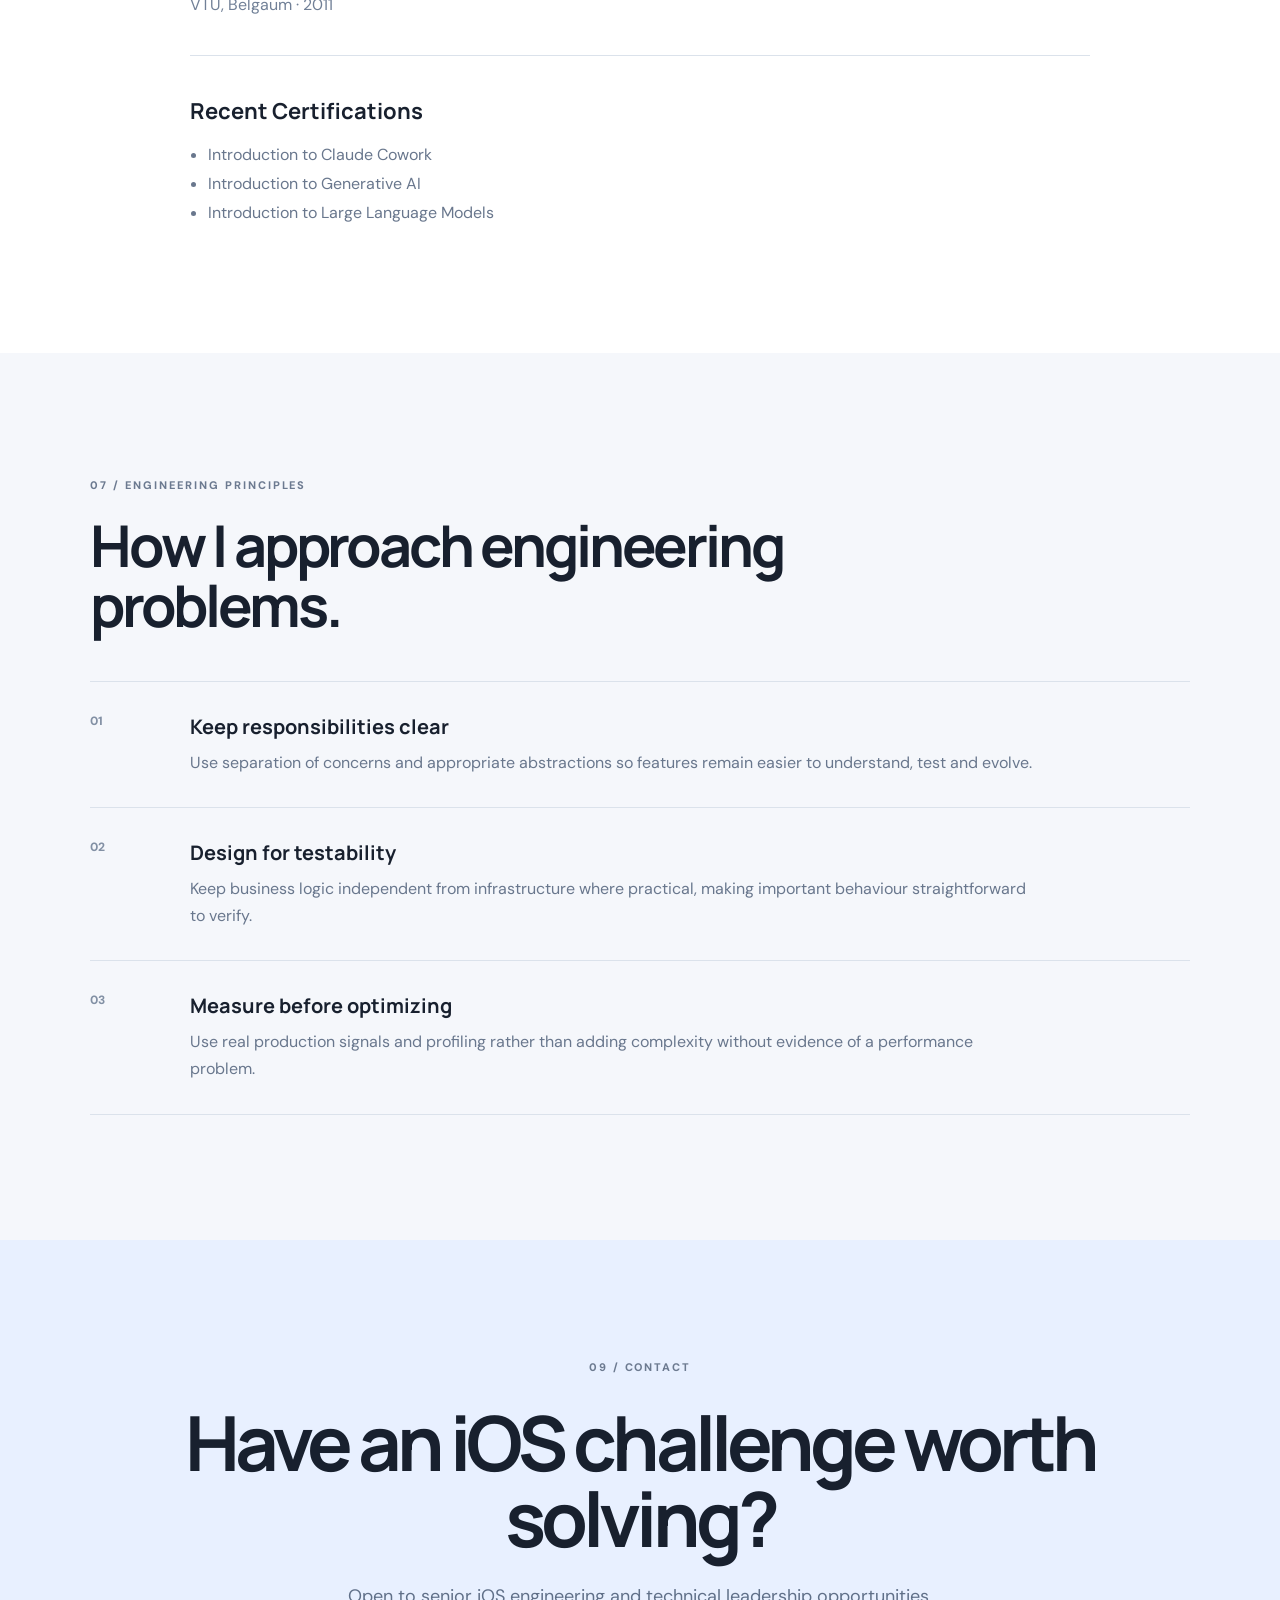
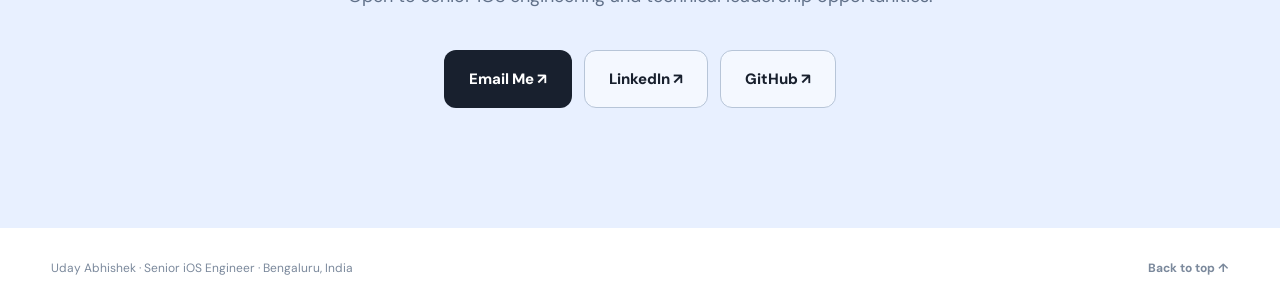
==== commit a531139f: "UI update sticky nav bar highlight nav bar on scroll" ====
--- a/index.html
+++ b/index.html
@@ -9,7 +9,7 @@
 </head>
 <body id="top">
 
-<header class="site-nav">
+<header class="site-nav sticky-nav">
   <a class="logo" href="#top">UA</a>
   <nav aria-label="Main navigation">
     <a href="#about">About</a>
@@ -321,5 +321,41 @@
   <a href="#top">Back to top ↑</a>
 </footer>
 
+
+<script>
+document.addEventListener("DOMContentLoaded", () => {
+  const navLinks = [...document.querySelectorAll('.site-nav nav a[href^="#"]')];
+  const sections = navLinks
+    .map(link => document.querySelector(link.getAttribute("href")))
+    .filter(Boolean);
+
+  function updateActiveNav() {
+    const offset = 150;
+    let current = sections[0]?.id || "";
+
+    for (const section of sections) {
+      const top = section.getBoundingClientRect().top;
+      if (top <= offset) {
+        current = section.id;
+      }
+    }
+
+    navLinks.forEach(link => {
+      const isActive = link.getAttribute("href") === "#" + current;
+      link.classList.toggle("active", isActive);
+      if (isActive) {
+        link.setAttribute("aria-current", "page");
+      } else {
+        link.removeAttribute("aria-current");
+      }
+    });
+  }
+
+  window.addEventListener("scroll", updateActiveNav, { passive: true });
+  window.addEventListener("resize", updateActiveNav);
+  updateActiveNav();
+});
+</script>
+
 </body>
 </html>
--- a/style.css
+++ b/style.css
@@ -193,106 +193,33 @@
 }
 .impact-stat span{color:#66758b;font-size:13px;font-weight:600}
 
-.toolkit-grid{
-  display:grid;
-  grid-template-columns:repeat(2,minmax(0,1fr));
-  gap:18px;
-}
-.toolkit-card{
-  position:relative;
-  min-height:310px;
-  padding:30px 30px 27px;
-  display:flex;
-  flex-direction:column;
-  justify-content:space-between;
-  overflow:hidden;
-  border:1px solid #dce3ec;
-  border-radius:18px;
-  background:#fff;
-  box-shadow:0 10px 30px rgba(28,42,62,.045);
-  transition:transform .22s ease, box-shadow .22s ease, border-color .22s ease;
-}
-.toolkit-card::after{
-  content:"";
-  position:absolute;
-  width:150px;
-  height:150px;
-  right:-75px;
-  top:-75px;
-  border-radius:50%;
-  background:#edf3fc;
-}
-.toolkit-card:hover{
-  transform:translateY(-4px);
-  border-color:#c8d4e3;
-  box-shadow:0 18px 40px rgba(28,42,62,.09);
-}
-.toolkit-top{
-  position:relative;
-  z-index:1;
-  display:flex;
-  align-items:flex-start;
-  justify-content:space-between;
-  margin-bottom:35px;
-}
-.toolkit-icon{
-  width:66px;
-  height:66px;
-  display:grid;
-  place-items:center;
-  border-radius:16px;
-  background:#eef3fa;
-  color:#3f6eaf;
-  font-family:Manrope,sans-serif;
-  font-size:31px;
-  font-weight:800;
-}
-.toolkit-icon span{transform:translateY(-1px)}
-.toolkit-number{
-  color:#9aa6b7;
-  font-size:11px;
-  font-weight:800;
-  letter-spacing:.12em;
-}
-.toolkit-card h3{
-  position:relative;
-  z-index:1;
-  margin:0 0 10px;
-  font-size:24px;
-  letter-spacing:-.035em;
-}
-.toolkit-card p{
-  position:relative;
-  z-index:1;
-  max-width:470px;
-  margin:0;
-  color:#6b798e;
-  font-size:14px;
-  line-height:1.7;
-}
-.toolkit-tags{
-  position:relative;
-  z-index:1;
-  display:flex;
-  flex-wrap:wrap;
-  gap:8px;
-  margin-top:28px;
-}
-.toolkit-tags span{
-  padding:7px 10px;
-  border:1px solid #dce3ec;
-  border-radius:7px;
-  background:#f8fafc;
-  color:#536178;
-  font-size:11px;
+.expertise-list{border-top:1px solid var(--line)}
+.expertise-row{
+  display:grid;
+  grid-template-columns:80px 1fr;
+  gap:22px;
+  padding:29px 0;
+  border-bottom:1px solid var(--line);
+}
+.expertise-icon{
+  font-size:20px;
+  color:#718097;
+}
+.expertise-row h3{
+  margin:0 0 8px;
+  font-size:20px;
+}
+.expertise-row p{
+  margin:0 0 12px;
+  max-width:760px;
+  color:#6c7a90;
+  line-height:1.6;
+}
+.expertise-row small{
+  color:#45536a;
+  font-size:13px;
   font-weight:700;
 }
-.ios-icon{background:#eef2f7;color:#202a38}
-.architecture-icon{background:#edf4ff;color:#416da7}
-.concurrency-icon{background:#f1f4fb;color:#526b91}
-.data-icon{background:#eef7f5;color:#437d73}
-.quality-icon{background:#f3f5ee;color:#61734b}
-.tooling-icon{background:#f4f1fa;color:#69558c}
 
 .experience-list{border-top:1px solid var(--line)}
 .experience-row{
@@ -469,8 +396,7 @@
     border-bottom:1px solid var(--line);
   }
   .impact-stat:last-child{border-bottom:0}
-  .toolkit-grid{grid-template-columns:1fr}
-  .toolkit-card{min-height:280px}
+  .expertise-row{grid-template-columns:45px 1fr;gap:15px}
   .project{grid-template-columns:45px 1fr}
   .contact{padding:92px 5vw}
   .contact h2{font-size:clamp(40px,12vw,57px)}
@@ -478,3 +404,34 @@
   .contact-buttons{flex-direction:column;align-items:stretch;max-width:320px;margin:auto}
   footer{padding:25px 5vw;align-items:flex-start;flex-direction:column;gap:10px}
 }
+
+/* Keep the navigation visible while scrolling */
+.sticky-nav{
+  position:sticky;
+  top:0;
+  z-index:1000;
+  background:rgba(255,255,255,.94);
+  backdrop-filter:blur(14px);
+  -webkit-backdrop-filter:blur(14px);
+}
+
+/* Active navigation item */
+.site-nav nav a.active{
+  color:#18202e;
+  position:relative;
+}
+.site-nav nav a.active::after{
+  content:"";
+  position:absolute;
+  left:0;
+  right:0;
+  bottom:-9px;
+  height:2px;
+  border-radius:2px;
+  background:#3f6eaf;
+}
+@media(max-width:850px){
+  .site-nav nav a.active::after{
+    bottom:-5px;
+  }
+}
